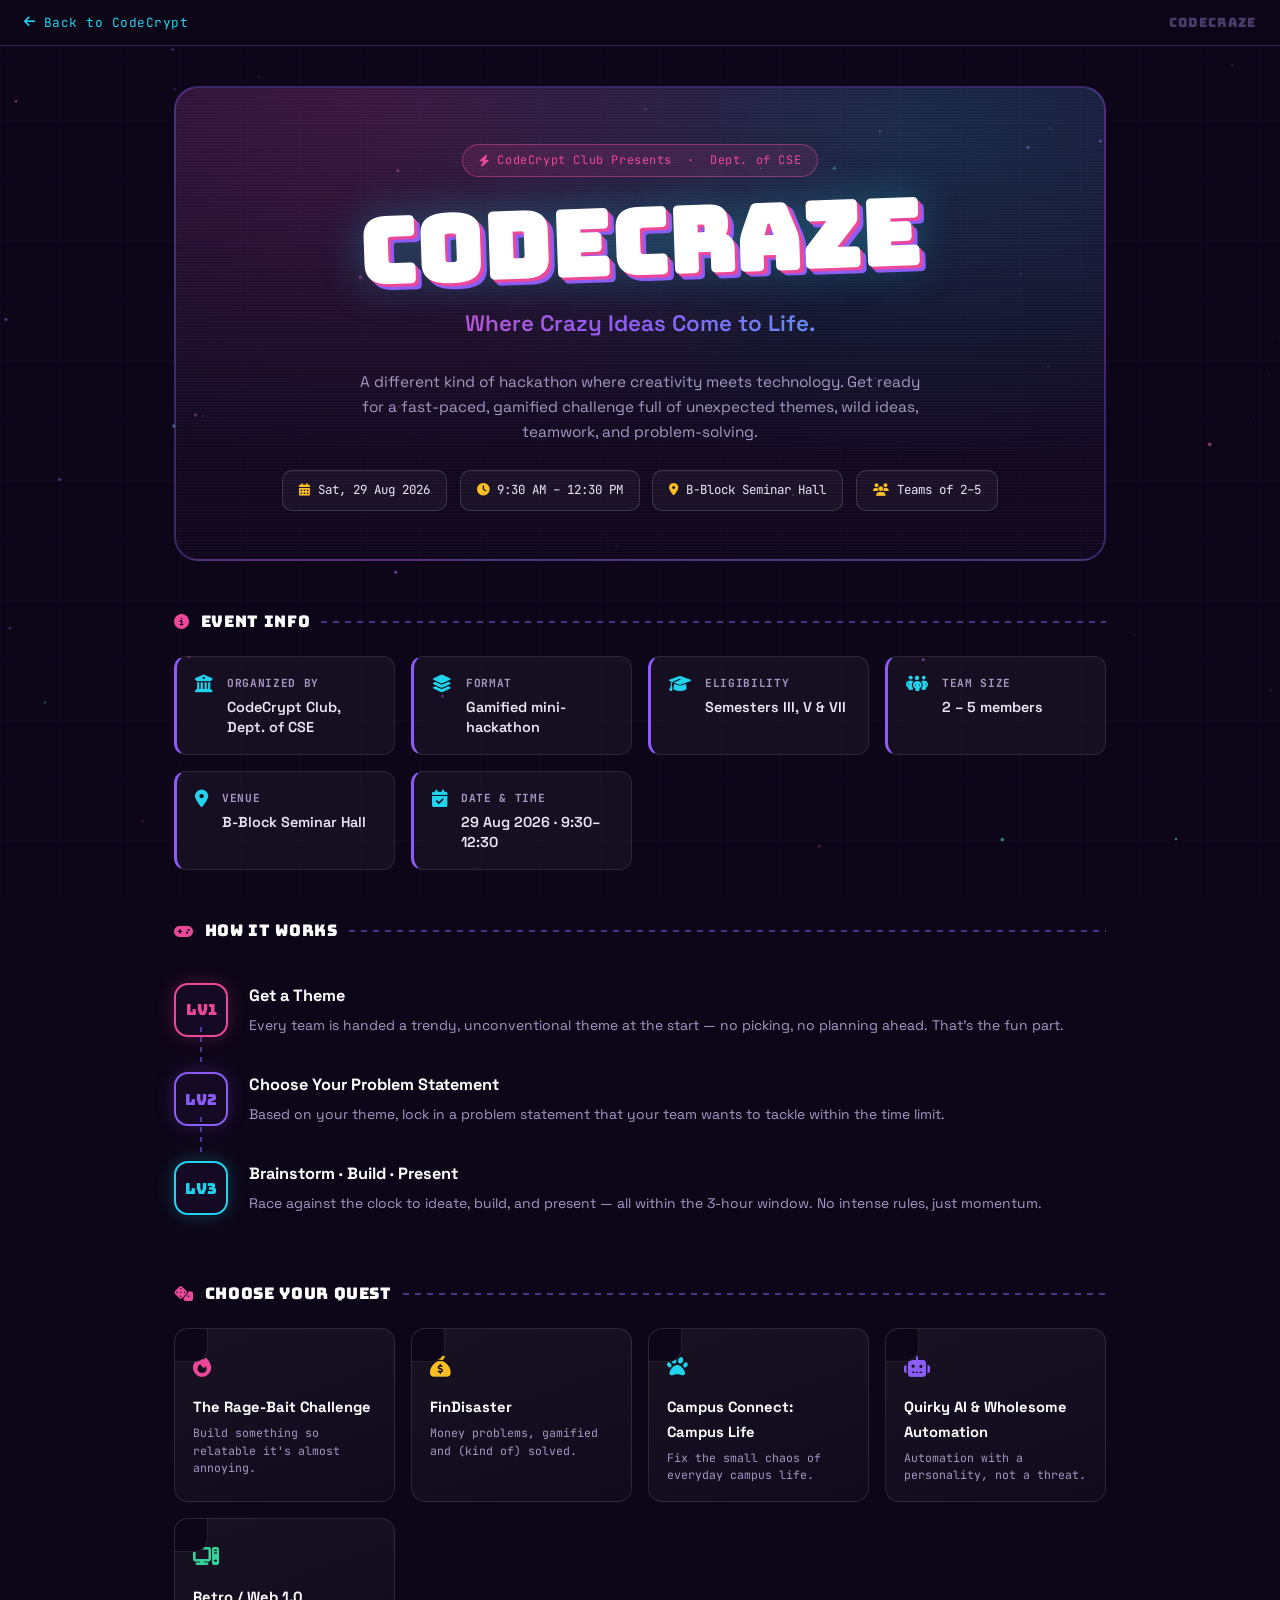
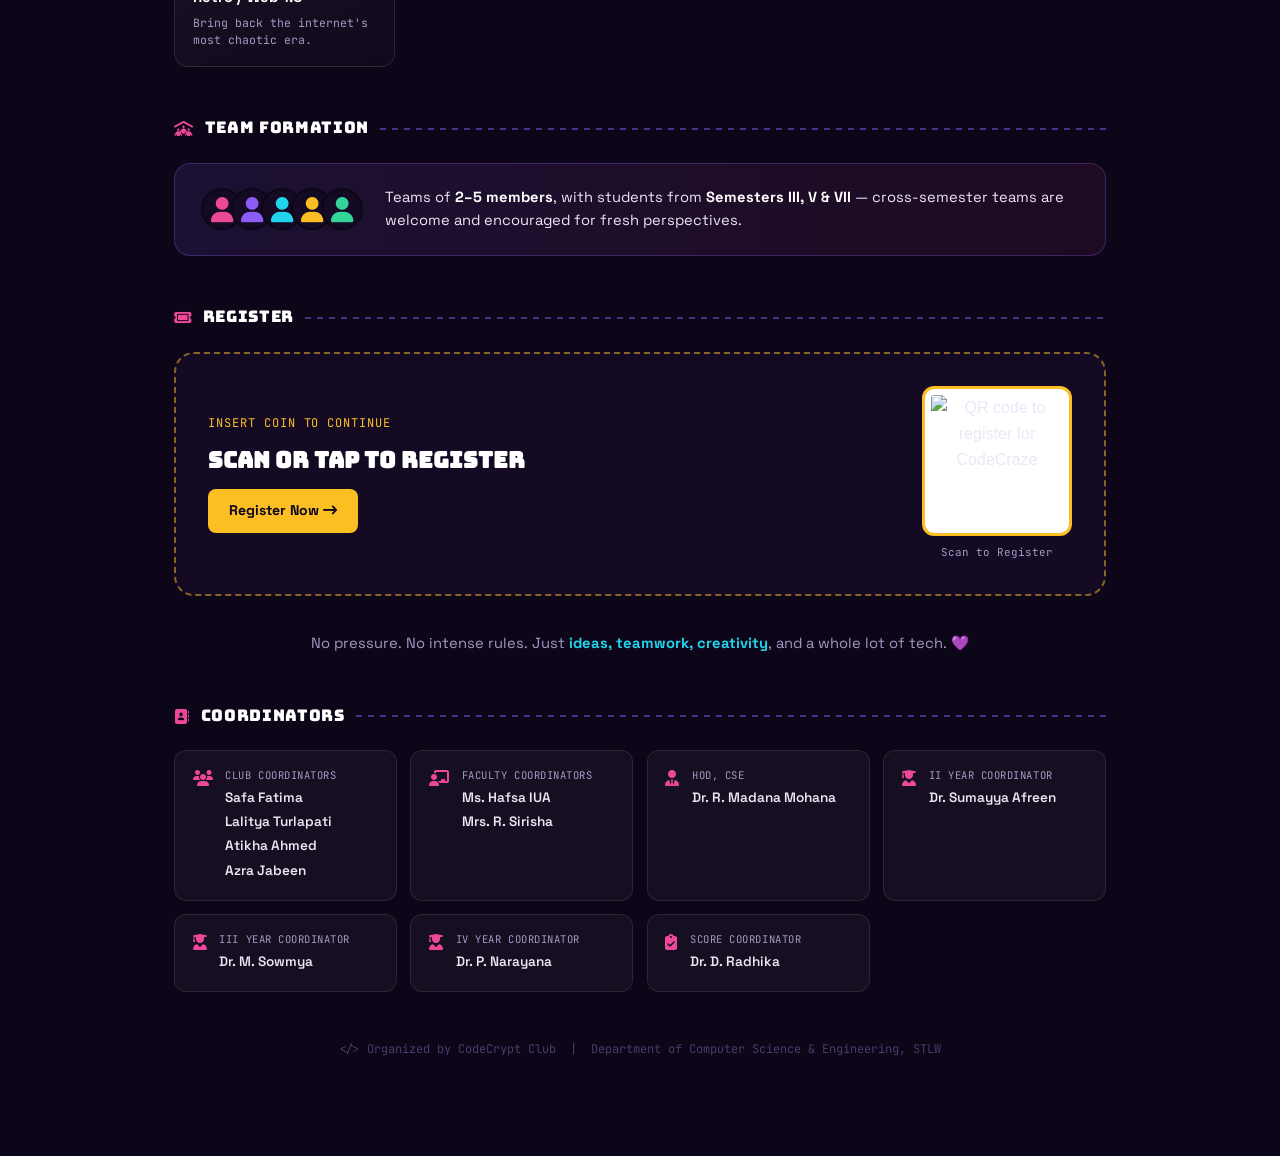
==== codecraze.html @ d6e22608 "Create codecraze.html" ====
<!DOCTYPE html>
<html lang="en">

<head>
  <meta charset="UTF-8" />
  <meta name="viewport" content="width=device-width, initial-scale=1.0" />
  <title>CodeCraze — Where Crazy Ideas Come to Life | Code Crypt</title>
  <link rel="stylesheet" href="style.css" />
  <link rel="preconnect" href="https://fonts.googleapis.com" />
  <link
    href="https://fonts.googleapis.com/css2?family=Bungee&family=Space+Grotesk:wght@400;500;600;700&family=JetBrains+Mono:wght@300;400;500;700&display=swap"
    rel="stylesheet" />
  <link rel="stylesheet" href="https://cdnjs.cloudflare.com/ajax/libs/font-awesome/6.5.0/css/all.min.css" />

  <style>
    /* ── Arcade / fest palette ────────────────────────────── */
    :root {
      --void: #0d0618;
      --void-2: #150a24;
      --violet: #8b5cf6;
      --pink: #ec4899;
      --cyan: #22d3ee;
      --yellow: #fbbf24;
      --ink: #ece6f7;
      --ink-dim: #a698c4;
    }

    body {
      background: var(--void);
      color: var(--ink);
      min-height: 100vh;
      overflow-x: hidden;
    }

    /* ── Back Bar ─────────────────────────────────────────── */
    .cc-back-bar {
      position: sticky;
      top: 0;
      z-index: 200;
      background: rgba(13, 6, 24, 0.92);
      backdrop-filter: blur(12px);
      border-bottom: 1px solid rgba(139, 92, 246, 0.3);
      padding: .75rem 1.5rem;
      display: flex;
      align-items: center;
      gap: 1rem;
    }

    .cc-back-btn {
      display: inline-flex;
      align-items: center;
      gap: .5rem;
      color: var(--cyan);
      font-family: 'JetBrains Mono', monospace;
      font-size: .8rem;
      text-decoration: none;
      letter-spacing: .04em;
      transition: color 0.2s;
    }

    .cc-back-btn:hover { color: #fff; }

    .cc-back-bar .bar-title {
      font-family: 'Bungee', cursive;
      font-size: .8rem;
      color: #4c3a6b;
      letter-spacing: .08em;
      text-transform: uppercase;
      margin-left: auto;
    }

    /* ── Backdrop canvas: drifting arcade sparks ─────────── */
    #particle-canvas {
      position: fixed;
      inset: 0;
      pointer-events: none;
      z-index: 0;
    }

    .cc-wrap {
      max-width: 980px;
      margin: 0 auto;
      padding: 2.5rem 1.5rem 6rem;
      position: relative;
      z-index: 1;
    }

    /* ── Hero: arcade marquee ─────────────────────────────── */
    .cc-hero {
      text-align: center;
      padding: 3.5rem 1.2rem 3rem;
      background:
        radial-gradient(ellipse at 20% 0%, rgba(236, 72, 153, 0.16) 0%, transparent 55%),
        radial-gradient(ellipse at 80% 10%, rgba(34, 211, 238, 0.14) 0%, transparent 55%),
        linear-gradient(180deg, rgba(139, 92, 246, 0.1) 0%, rgba(21, 10, 36, 0.4) 100%);
      border: 2px solid rgba(139, 92, 246, 0.35);
      border-radius: 24px;
      margin-bottom: 2.5rem;
      position: relative;
      overflow: hidden;
    }

    .cc-hero::before {
      /* scanline texture, arcade-screen feel */
      content: '';
      position: absolute;
      inset: 0;
      background: repeating-linear-gradient(0deg, rgba(255, 255, 255, 0.025) 0px, rgba(255, 255, 255, 0.025) 1px, transparent 1px, transparent 3px);
      pointer-events: none;
    }

    .cc-badge {
      display: inline-flex;
      align-items: center;
      gap: .5rem;
      background: rgba(236, 72, 153, 0.12);
      border: 1px solid rgba(236, 72, 153, 0.45);
      border-radius: 50px;
      padding: .35rem 1rem;
      font-size: .74rem;
      color: var(--pink);
      font-family: 'JetBrains Mono', monospace;
      letter-spacing: .05em;
      margin-bottom: 1.4rem;
      position: relative;
    }

    .cc-hero h1 {
      font-family: 'Bungee', cursive;
      font-size: clamp(2.6rem, 11vw, 5.6rem);
      line-height: 1;
      letter-spacing: .01em;
      color: #fff;
      text-shadow:
        3px 3px 0 var(--pink),
        6px 6px 0 var(--violet),
        0 0 40px rgba(34, 211, 238, 0.35);
      transform: rotate(-2deg);
      display: inline-block;
      margin-bottom: 1.1rem;
      animation: flicker 6s ease-in-out infinite;
    }

    @keyframes flicker {
      0%, 92%, 100% { opacity: 1; }
      93% { opacity: .82; }
      94% { opacity: 1; }
      95% { opacity: .7; }
      96% { opacity: 1; }
    }

    .cc-hero .hero-tagline {
      font-family: 'Space Grotesk', sans-serif;
      font-weight: 600;
      font-size: clamp(1.05rem, 2.4vw, 1.4rem);
      background: linear-gradient(90deg, var(--pink), var(--violet), var(--cyan));
      -webkit-background-clip: text;
      background-clip: text;
      -webkit-text-fill-color: transparent;
      margin-bottom: 1.1rem;
    }

    .cc-hero .hero-desc {
      font-family: 'Space Grotesk', sans-serif;
      font-size: .96rem;
      color: var(--ink-dim);
      max-width: 560px;
      margin: 0 auto 1.6rem;
      line-height: 1.65;
    }

    .cc-event-strip {
      display: flex;
      flex-wrap: wrap;
      justify-content: center;
      gap: .8rem;
      position: relative;
      z-index: 1;
    }

    .cc-event-chip {
      display: flex;
      align-items: center;
      gap: .5rem;
      font-family: 'JetBrains Mono', monospace;
      font-size: .78rem;
      padding: .55rem 1rem;
      border-radius: 10px;
      border: 1px solid rgba(255, 255, 255, 0.14);
      background: rgba(255, 255, 255, 0.04);
      color: var(--ink);
    }

    .cc-event-chip i { color: var(--yellow); }

    /* ── Section headings ─────────────────────────────────── */
    .cc-section-title {
      font-family: 'Bungee', cursive;
      font-size: 1rem;
      color: #fff;
      letter-spacing: .04em;
      margin: 3rem 0 1.3rem;
      display: flex;
      align-items: center;
      gap: .7rem;
    }

    .cc-section-title i { color: var(--pink); font-size: .95rem; }

    .cc-section-title::after {
      content: '';
      flex: 1;
      height: 2px;
      background: repeating-linear-gradient(90deg, var(--violet) 0, var(--violet) 6px, transparent 6px, transparent 12px);
      opacity: .5;
    }

    /* ── Quick info grid ──────────────────────────────────── */
    .info-grid {
      display: grid;
      grid-template-columns: repeat(auto-fill, minmax(210px, 1fr));
      gap: 1rem;
    }

    .info-card {
      background: rgba(255, 255, 255, 0.04);
      border: 1px solid rgba(255, 255, 255, 0.09);
      border-left: 3px solid var(--violet);
      border-radius: 12px;
      padding: 1.05rem 1.15rem;
      display: flex;
      gap: .85rem;
      align-items: flex-start;
    }

    .info-card i { font-size: 1.1rem; color: var(--cyan); margin-top: .1rem; flex-shrink: 0; }

    .info-card h5 {
      font-family: 'JetBrains Mono', monospace;
      font-size: .7rem;
      color: var(--ink-dim);
      text-transform: uppercase;
      letter-spacing: .06em;
      margin-bottom: .3rem;
    }

    .info-card p {
      font-family: 'Space Grotesk', sans-serif;
      font-weight: 600;
      font-size: .9rem;
      color: var(--ink);
      line-height: 1.4;
    }

    /* ── How it works: level ladder ───────────────────────── */
    .level-track {
      display: flex;
      flex-direction: column;
      gap: 0;
      position: relative;
    }

    .level-row {
      display: flex;
      gap: 1.3rem;
      align-items: flex-start;
      padding: 1.1rem 0;
      position: relative;
    }

    .level-row:not(:last-child)::after {
      content: '';
      position: absolute;
      left: 26px;
      top: 62px;
      bottom: -10px;
      width: 2px;
      background: repeating-linear-gradient(180deg, var(--violet) 0, var(--violet) 5px, transparent 5px, transparent 10px);
      opacity: .55;
    }

    .level-badge {
      width: 54px;
      height: 54px;
      border-radius: 14px;
      background: var(--void-2);
      border: 2px solid var(--pink);
      display: flex;
      align-items: center;
      justify-content: center;
      font-family: 'Bungee', cursive;
      font-size: .95rem;
      color: var(--pink);
      flex-shrink: 0;
      box-shadow: 0 0 18px rgba(236, 72, 153, 0.25);
    }

    .level-row:nth-child(2) .level-badge { border-color: var(--violet); color: var(--violet); box-shadow: 0 0 18px rgba(139, 92, 246, 0.25); }
    .level-row:nth-child(3) .level-badge { border-color: var(--cyan); color: var(--cyan); box-shadow: 0 0 18px rgba(34, 211, 238, 0.25); }

    .level-content h4 {
      font-family: 'Space Grotesk', sans-serif;
      font-size: 1.02rem;
      font-weight: 700;
      color: #fff;
      margin-bottom: .3rem;
    }

    .level-content p {
      font-family: 'Space Grotesk', sans-serif;
      font-size: .87rem;
      color: var(--ink-dim);
      line-height: 1.55;
    }

    /* ── Themes: quest cartridges ─────────────────────────── */
    .quest-grid {
      display: grid;
      grid-template-columns: repeat(auto-fill, minmax(215px, 1fr));
      gap: 1rem;
    }

    .quest-card {
      position: relative;
      background: linear-gradient(160deg, rgba(255, 255, 255, 0.05), rgba(255, 255, 255, 0.02));
      border: 1px solid rgba(255, 255, 255, 0.1);
      border-radius: 14px;
      padding: 1.3rem 1.1rem 1.1rem;
      overflow: hidden;
    }

    .quest-card::before {
      /* cartridge notch */
      content: '';
      position: absolute;
      top: -1px; left: -1px;
      width: 34px; height: 34px;
      background: var(--void);
      border-right: 1px solid rgba(255, 255, 255, 0.1);
      border-bottom: 1px solid rgba(255, 255, 255, 0.1);
      border-radius: 0 0 14px 0;
    }

    .quest-card .qc-icon {
      font-size: 1.3rem;
      margin-bottom: .7rem;
      color: var(--q-color, var(--pink));
    }

    .quest-card:nth-child(1) { --q-color: var(--pink); }
    .quest-card:nth-child(2) { --q-color: var(--yellow); }
    .quest-card:nth-child(3) { --q-color: var(--cyan); }
    .quest-card:nth-child(4) { --q-color: var(--violet); }
    .quest-card:nth-child(5) { --q-color: #34d399; }

    .quest-card h5 {
      font-family: 'Space Grotesk', sans-serif;
      font-weight: 700;
      font-size: .92rem;
      color: #fff;
      margin-bottom: .3rem;
    }

    .quest-card p {
      font-family: 'JetBrains Mono', monospace;
      font-size: .72rem;
      color: var(--ink-dim);
      line-height: 1.5;
    }

    /* ── Team formation banner ────────────────────────────── */
    .team-banner {
      display: flex;
      align-items: center;
      gap: 1.4rem;
      background: linear-gradient(90deg, rgba(139, 92, 246, 0.12), rgba(236, 72, 153, 0.08));
      border: 1px solid rgba(139, 92, 246, 0.3);
      border-radius: 16px;
      padding: 1.4rem 1.6rem;
      flex-wrap: wrap;
    }

    .team-icons { display: flex; }
    .team-icons i {
      font-size: 1.6rem;
      width: 42px; height: 42px;
      border-radius: 50%;
      display: flex; align-items: center; justify-content: center;
      background: var(--void-2);
      border: 2px solid var(--void);
      margin-left: -12px;
    }
    .team-icons i:first-child { margin-left: 0; color: var(--pink); }
    .team-icons i:nth-child(2) { color: var(--violet); }
    .team-icons i:nth-child(3) { color: var(--cyan); }
    .team-icons i:nth-child(4) { color: var(--yellow); }
    .team-icons i:nth-child(5) { color: #34d399; }

    .team-banner p {
      font-family: 'Space Grotesk', sans-serif;
      font-size: .92rem;
      color: var(--ink);
      line-height: 1.6;
      flex: 1;
      min-width: 220px;
    }

    .team-banner strong { color: #fff; }

    /* ── Register CTA ─────────────────────────────────────── */
    .register-cta {
      display: flex;
      align-items: center;
      justify-content: space-between;
      gap: 1.5rem;
      flex-wrap: wrap;
      background: var(--void-2);
      border: 2px dashed rgba(251, 191, 36, 0.5);
      border-radius: 20px;
      padding: 2rem;
      margin-top: 1rem;
    }

    .register-text .rt-eyebrow {
      font-family: 'JetBrains Mono', monospace;
      font-size: .75rem;
      color: var(--yellow);
      letter-spacing: .08em;
      text-transform: uppercase;
      margin-bottom: .5rem;
    }

    .register-text h3 {
      font-family: 'Bungee', cursive;
      font-size: 1.4rem;
      color: #fff;
      margin-bottom: .6rem;
    }

    .register-text a.reg-link {
      display: inline-block;
      font-family: 'Space Grotesk', sans-serif;
      font-weight: 700;
      font-size: .88rem;
      color: var(--void);
      background: var(--yellow);
      padding: .65rem 1.3rem;
      border-radius: 8px;
      text-decoration: none;
      transition: transform .2s;
    }

    .register-text a.reg-link:hover { transform: translateY(-2px); }

    .register-qr {
      text-align: center;
      flex-shrink: 0;
    }

    .register-qr img {
      width: 150px;
      height: 150px;
      border-radius: 12px;
      border: 3px solid var(--yellow);
      background: #fff;
      padding: 6px;
    }

    .register-qr span {
      display: block;
      font-family: 'JetBrains Mono', monospace;
      font-size: .68rem;
      color: var(--ink-dim);
      margin-top: .5rem;
    }

    .no-pressure {
      text-align: center;
      font-family: 'Space Grotesk', sans-serif;
      font-size: .92rem;
      color: var(--ink-dim);
      margin: 2.2rem 0 0;
    }

    .no-pressure strong { color: var(--cyan); }

    /* ── Coordinators ─────────────────────────────────────── */
    .cc-contacts {
      display: grid;
      grid-template-columns: repeat(auto-fill, minmax(220px, 1fr));
      gap: .85rem;
    }

    .cc-contact-card {
      background: rgba(255, 255, 255, 0.04);
      border: 1px solid rgba(255, 255, 255, 0.09);
      border-radius: 12px;
      padding: 1rem 1.1rem;
      display: flex;
      gap: .8rem;
      align-items: flex-start;
    }

    .cc-contact-card i { color: var(--pink); font-size: 1rem; margin-top: .15rem; flex-shrink: 0; }

    .cc-contact-card .role {
      font-family: 'JetBrains Mono', monospace;
      font-size: .66rem;
      color: var(--ink-dim);
      text-transform: uppercase;
      letter-spacing: .05em;
    }

    .cc-contact-card .name {
      font-family: 'Space Grotesk', sans-serif;
      font-size: .85rem;
      font-weight: 600;
      color: var(--ink);
      margin: .12rem 0;
    }

    .cc-contact-card .sub {
      font-family: 'JetBrains Mono', monospace;
      font-size: .7rem;
      color: #6d5c8f;
    }

    /* ── Footer ───────────────────────────────────────────── */
    .cc-footer {
      text-align: center;
      font-family: 'JetBrains Mono', monospace;
      font-size: .75rem;
      color: #4c3a6b;
      margin-top: 3rem;
    }

    @media (max-width: 600px) {
      .cc-wrap { padding: 1.5rem 1rem 5rem; }
      .register-cta { flex-direction: column; text-align: center; }
      .register-text a.reg-link { width: 100%; }
    }

    @media (prefers-reduced-motion: reduce) {
      .cc-hero h1 { animation: none; }
    }
  </style>
</head>

<body>

  <canvas id="particle-canvas"></canvas>

  <div class="cc-back-bar">
    <a href="index.html" class="cc-back-btn">
      <i class="fa-solid fa-arrow-left"></i> Back to CodeCrypt
    </a>
    <span class="bar-title">CodeCraze</span>
  </div>

  <div class="cc-wrap">

    <!-- ── Hero ── -->
    <div class="cc-hero">
      <div class="cc-badge">
        <i class="fa-solid fa-bolt"></i>
        CodeCrypt Club Presents &nbsp;·&nbsp; Dept. of CSE
      </div>
      <h1>CODECRAZE</h1>
      <p class="hero-tagline">Where Crazy Ideas Come to Life.</p>
      <p class="hero-desc">A different kind of hackathon where creativity meets technology. Get ready for a
        fast-paced, gamified challenge full of unexpected themes, wild ideas, teamwork, and problem-solving.</p>

      <div class="cc-event-strip">
        <span class="cc-event-chip"><i class="fa-solid fa-calendar-days"></i> Sat, 29 Aug 2026</span>
        <span class="cc-event-chip"><i class="fa-solid fa-clock"></i> 9:30 AM – 12:30 PM</span>
        <span class="cc-event-chip"><i class="fa-solid fa-location-dot"></i> B-Block Seminar Hall</span>
        <span class="cc-event-chip"><i class="fa-solid fa-users"></i> Teams of 2–5</span>
      </div>
    </div>

    <!-- ── Quick Info ── -->
    <p class="cc-section-title"><i class="fa-solid fa-circle-info"></i> Event Info</p>
    <div class="info-grid">
      <div class="info-card">
        <i class="fa-solid fa-building-columns"></i>
        <div><h5>Organized By</h5><p>CodeCrypt Club, Dept. of CSE</p></div>
      </div>
      <div class="info-card">
        <i class="fa-solid fa-layer-group"></i>
        <div><h5>Format</h5><p>Gamified mini-hackathon</p></div>
      </div>
      <div class="info-card">
        <i class="fa-solid fa-graduation-cap"></i>
        <div><h5>Eligibility</h5><p>Semesters III, V &amp; VII</p></div>
      </div>
      <div class="info-card">
        <i class="fa-solid fa-people-group"></i>
        <div><h5>Team Size</h5><p>2 – 5 members</p></div>
      </div>
      <div class="info-card">
        <i class="fa-solid fa-location-dot"></i>
        <div><h5>Venue</h5><p>B-Block Seminar Hall</p></div>
      </div>
      <div class="info-card">
        <i class="fa-solid fa-calendar-check"></i>
        <div><h5>Date &amp; Time</h5><p>29 Aug 2026 · 9:30–12:30</p></div>
      </div>
    </div>

    <!-- ── How It Works: levels ── -->
    <p class="cc-section-title"><i class="fa-solid fa-gamepad"></i> How It Works</p>
    <div class="level-track">
      <div class="level-row">
        <div class="level-badge">LV1</div>
        <div class="level-content">
          <h4>Get a Theme</h4>
          <p>Every team is handed a trendy, unconventional theme at the start — no picking, no planning ahead. That's
            the fun part.</p>
        </div>
      </div>
      <div class="level-row">
        <div class="level-badge">LV2</div>
        <div class="level-content">
          <h4>Choose Your Problem Statement</h4>
          <p>Based on your theme, lock in a problem statement that your team wants to tackle within the time limit.</p>
        </div>
      </div>
      <div class="level-row">
        <div class="level-badge">LV3</div>
        <div class="level-content">
          <h4>Brainstorm · Build · Present</h4>
          <p>Race against the clock to ideate, build, and present — all within the 3-hour window. No intense rules,
            just momentum.</p>
        </div>
      </div>
    </div>

    <!-- ── Themes ── -->
    <p class="cc-section-title"><i class="fa-solid fa-dice"></i> Choose Your Quest</p>
    <div class="quest-grid">
      <div class="quest-card">
        <div class="qc-icon"><i class="fa-solid fa-fire"></i></div>
        <h5>The Rage-Bait Challenge</h5>
        <p>Build something so relatable it's almost annoying.</p>
      </div>
      <div class="quest-card">
        <div class="qc-icon"><i class="fa-solid fa-sack-dollar"></i></div>
        <h5>FinDisaster</h5>
        <p>Money problems, gamified and (kind of) solved.</p>
      </div>
      <div class="quest-card">
        <div class="qc-icon"><i class="fa-solid fa-paw"></i></div>
        <h5>Campus Connect: Campus Life</h5>
        <p>Fix the small chaos of everyday campus life.</p>
      </div>
      <div class="quest-card">
        <div class="qc-icon"><i class="fa-solid fa-robot"></i></div>
        <h5>Quirky AI &amp; Wholesome Automation</h5>
        <p>Automation with a personality, not a threat.</p>
      </div>
      <div class="quest-card">
        <div class="qc-icon"><i class="fa-solid fa-computer"></i></div>
        <h5>Retro / Web 1.0</h5>
        <p>Bring back the internet's most chaotic era.</p>
      </div>
    </div>

    <!-- ── Team Formation ── -->
    <p class="cc-section-title"><i class="fa-solid fa-people-roof"></i> Team Formation</p>
    <div class="team-banner">
      <div class="team-icons">
        <i class="fa-solid fa-user"></i>
        <i class="fa-solid fa-user"></i>
        <i class="fa-solid fa-user"></i>
        <i class="fa-solid fa-user"></i>
        <i class="fa-solid fa-user"></i>
      </div>
      <p>Teams of <strong>2–5 members</strong>, with students from <strong>Semesters III, V &amp; VII</strong> —
        cross-semester teams are welcome and encouraged for fresh perspectives.</p>
    </div>

    <!-- ── Register ── -->
    <p class="cc-section-title"><i class="fa-solid fa-ticket"></i> Register</p>
    <div class="register-cta">
      <div class="register-text">
        <div class="rt-eyebrow">Insert Coin To Continue</div>
        <h3>Scan or Tap to Register</h3>
        <a class="reg-link" href="https://forms.gle/vhYko4os3o6hY12L7" target="_blank" rel="noopener">
          Register Now <i class="fa-solid fa-arrow-right-long"></i>
        </a>
      </div>
      <div class="register-qr">
        <img src="https://api.qrserver.com/v1/create-qr-code/?size=200x200&data=https://forms.gle/vhYko4os3o6hY12L7"
          alt="QR code to register for CodeCraze" />
        <span>Scan to Register</span>
      </div>
    </div>

    <p class="no-pressure">No pressure. No intense rules. Just <strong>ideas, teamwork, creativity</strong>, and a
      whole lot of tech. 💜</p>

    <!-- ── Coordinators ── -->
    <p class="cc-section-title"><i class="fa-solid fa-address-book"></i> Coordinators</p>
    <div class="cc-contacts">
      <div class="cc-contact-card">
        <i class="fa-solid fa-users"></i>
        <div>
          <div class="role">Club Coordinators</div>
          <div class="name">Safa Fatima</div>
          <div class="name">Lalitya Turlapati</div>
          <div class="name">Atikha Ahmed</div>
          <div class="name">Azra Jabeen</div>
        </div>
      </div>
      <div class="cc-contact-card">
        <i class="fa-solid fa-chalkboard-user"></i>
        <div>
          <div class="role">Faculty Coordinators</div>
          <div class="name">Ms. Hafsa IUA</div>
          <div class="name">Mrs. R. Sirisha</div>
        </div>
      </div>
      <div class="cc-contact-card">
        <i class="fa-solid fa-user-tie"></i>
        <div>
          <div class="role">HOD, CSE</div>
          <div class="name">Dr. R. Madana Mohana</div>
        </div>
      </div>
      <div class="cc-contact-card">
        <i class="fa-solid fa-user-graduate"></i>
        <div>
          <div class="role">II Year Coordinator</div>
          <div class="name">Dr. Sumayya Afreen</div>
        </div>
      </div>
      <div class="cc-contact-card">
        <i class="fa-solid fa-user-graduate"></i>
        <div>
          <div class="role">III Year Coordinator</div>
          <div class="name">Dr. M. Sowmya</div>
        </div>
      </div>
      <div class="cc-contact-card">
        <i class="fa-solid fa-user-graduate"></i>
        <div>
          <div class="role">IV Year Coordinator</div>
          <div class="name">Dr. P. Narayana</div>
        </div>
      </div>
      <div class="cc-contact-card">
        <i class="fa-solid fa-clipboard-check"></i>
        <div>
          <div class="role">Score Coordinator</div>
          <div class="name">Dr. D. Radhika</div>
        </div>
      </div>
    </div>

    <p class="cc-footer">&lt;/&gt; Organized by CodeCrypt Club &nbsp;|&nbsp; Department of Computer Science &amp;
      Engineering, STLW</p>

  </div>

  <script>
    (function initParticles() {
      const canvas = document.getElementById('particle-canvas');
      const ctx = canvas.getContext('2d');
      let W, H, particles;
      const COUNT = 55;

      function resize() {
        W = canvas.width = window.innerWidth;
        H = canvas.height = window.innerHeight;
      }

      class Particle {
        constructor() { this.reset(true); }
        reset(init = false) {
          this.x = Math.random() * W;
          this.y = init ? Math.random() * H : H + 10;
          this.r = Math.random() * 1.6 + 0.3;
          this.speed = Math.random() * 0.35 + 0.1;
          this.alpha = Math.random() * 0.5 + 0.1;
          // violet, pink, cyan mix — arcade sparks
          const roll = Math.random();
          this.hue = roll < 0.4 ? 265 : (roll < 0.75 ? 330 : 190);
          this.twinkle = Math.random() * Math.PI * 2;
        }
        update() {
          this.y -= this.speed;
          this.twinkle += 0.03;
          this.alpha = (Math.sin(this.twinkle) * 0.2 + 0.3);
          if (this.y < -5) this.reset();
        }
        draw() {
          ctx.beginPath();
          ctx.arc(this.x, this.y, this.r, 0, Math.PI * 2);
          ctx.fillStyle = `hsla(${this.hue}, 85%, 68%, ${this.alpha})`;
          ctx.fill();
        }
      }

      function init() {
        resize();
        particles = Array.from({ length: COUNT }, () => new Particle());
      }

      function loop() {
        ctx.clearRect(0, 0, W, H);
        particles.forEach(p => { p.update(); p.draw(); });
        requestAnimationFrame(loop);
      }

      window.addEventListener('resize', resize);
      init();
      loop();
    })();
  </script>
</body>

</html>
---- style.css ----
/* =========================================================
   CODE CRYPT — style.css
   Cyber-dark aesthetic · Glassmorphism · Orbitron + Syne
   ========================================================= */

/* ---------- CSS Variables ---------- */
:root {
  --bg: #060811;
  --bg-2: #0c0f1e;
  --bg-3: #111530;
  --glass: rgba(255, 255, 255, 0.04);
  --glass-b: rgba(255, 255, 255, 0.08);
  --border: rgba(255, 255, 255, 0.07);
  --border-glow: rgba(120, 80, 255, 0.35);
  --purple: #7c3aed;
  --purple-l: #a78bfa;
  --blue: #2563eb;
  --blue-l: #60a5fa;
  --cyan: #06b6d4;
  --green: #10b981;
  --pink: #ec4899;
  --text: #e2e8f0;
  --text-muted: #64748b;
  --text-dim: #94a3b8;
  --nav-h: 72px;
  --radius: 14px;
  --radius-lg: 20px;
  --shadow: 0 8px 40px rgba(0, 0, 0, 0.5);
  --glow-purple: 0 0 30px rgba(124, 58, 237, 0.4);
  --glow-blue: 0 0 30px rgba(37, 99, 235, 0.4);
  --glow-cyan: 0 0 30px rgba(6, 182, 212, 0.4);
  --transition: 0.35s cubic-bezier(0.4, 0, 0.2, 1);
}

/* ---------- Reset & Base ---------- */
*,
*::before,
*::after {
  box-sizing: border-box;
  margin: 0;
  padding: 0;
}

html {
  scroll-behavior: smooth;
}

body {
  font-family: 'Syne', sans-serif;
  background: var(--bg);
  color: var(--text);
  overflow-x: hidden;
  min-height: 100vh;
  line-height: 1.65;
}

::selection {
  background: var(--purple);
  color: #fff;
}

a {
  text-decoration: none;
  color: inherit;
}

ul {
  list-style: none;
}

img {
  max-width: 100%;
  display: block;
}

/* ---------- Scrollbar ---------- */
::-webkit-scrollbar {
  width: 5px;
}

::-webkit-scrollbar-track {
  background: var(--bg);
}

::-webkit-scrollbar-thumb {
  background: var(--purple);
  border-radius: 99px;
}

/* =========================================================
   LOADER
   ========================================================= */
#loader {
  position: fixed;
  inset: 0;
  z-index: 9999;
  background: var(--bg);
  display: flex;
  align-items: center;
  justify-content: center;
  transition: opacity 0.6s ease, visibility 0.6s ease;
}

#loader.hidden {
  opacity: 0;
  visibility: hidden;
  pointer-events: none;
}

.loader-inner {
  text-align: center;
}

.loader-logo {
  font-family: 'Orbitron', sans-serif;
  font-size: clamp(3rem, 10vw, 5rem);
  font-weight: 900;
  line-height: 1;
  animation: pulse-glow 1.5s ease-in-out infinite alternate;
}

.loader-logo .bracket {
  color: var(--purple-l);
}

.loader-logo .loader-cc {
  color: #fff;
}

.loader-bar-wrap {
  width: 200px;
  height: 3px;
  background: var(--border);
  border-radius: 99px;
  margin: 1.5rem auto 1rem;
  overflow: hidden;
}

.loader-bar {
  height: 100%;
  width: 0;
  background: linear-gradient(90deg, var(--purple), var(--cyan));
  border-radius: 99px;
  animation: load-fill 2s ease forwards;
}

.loader-text {
  font-family: 'JetBrains Mono', monospace;
  font-size: 0.75rem;
  color: var(--text-muted);
  letter-spacing: 0.1em;
}

@keyframes load-fill {
  to {
    width: 100%;
  }
}

@keyframes pulse-glow {
  from {
    text-shadow: 0 0 20px rgba(124, 58, 237, 0.4);
  }

  to {
    text-shadow: 0 0 50px rgba(124, 58, 237, 0.9), 0 0 80px rgba(6, 182, 212, 0.4);
  }
}

/* =========================================================
   SCROLL PROGRESS
   ========================================================= */
#scroll-progress {
  position: fixed;
  top: 0;
  left: 0;
  height: 3px;
  width: 0;
  background: linear-gradient(90deg, var(--purple), var(--cyan), var(--blue));
  z-index: 9998;
  transition: width 0.05s linear;
  box-shadow: 0 0 10px rgba(124, 58, 237, 0.7);
}

/* =========================================================
   PARTICLE CANVAS
   ========================================================= */
#particle-canvas {
  position: fixed;
  inset: 0;
  z-index: 0;
  pointer-events: none;
}

/* =========================================================
   NAVBAR
   ========================================================= */
#navbar {
  position: fixed;
  top: 0;
  left: 0;
  right: 0;
  height: var(--nav-h);
  z-index: 1000;
  background: rgba(6, 8, 17, 0.6);
  backdrop-filter: blur(20px) saturate(180%);
  -webkit-backdrop-filter: blur(20px) saturate(180%);
  border-bottom: 1px solid var(--border);
  transition: background var(--transition), box-shadow var(--transition);
}

#navbar.scrolled {
  background: rgba(6, 8, 17, 0.92);
  box-shadow: 0 4px 30px rgba(0, 0, 0, 0.4);
}

.nav-inner {
  max-width: 1280px;
  margin: 0 auto;
  height: 100%;
  padding: 0 1.5rem;
  display: flex;
  align-items: center;
  justify-content: space-between;
}

.nav-logo {
  display: flex;
  align-items: center;
  gap: 0.6rem;
  font-family: 'Orbitron', sans-serif;
  font-weight: 700;
  font-size: 1.1rem;
}

.logo-box {
  display: flex;
  align-items: center;
  gap: 6px;
}

.logo-img {
  height: 32px;   /* tweak: 28–40px depending on your navbar height */
  width: auto;
  object-fit: contain;
}

/* Optional: keep brackets styled nicely */
.logo-bracket {
  font-weight: bold;
  font-size: 20px;
}

.logo-box:hover {
  box-shadow: var(--glow-purple);
  transform: rotate(5deg) scale(1.05);
}

.logo-box.sm {
  width: 32px;
  height: 32px;
  font-size: 0.75rem;
}

.logo-bracket {
  color: var(--purple-l);
}

.logo-text {
  color: #fff;
  font-weight: 900;
}

.logo-name {
  letter-spacing: 0.05em;
}

.logo-name .accent {
  color: var(--purple-l);
}

.nav-links {
  display: flex;
  align-items: center;
  gap: 0.25rem;
}

.nav-link {
  font-family: 'Syne', sans-serif;
  font-size: 0.875rem;
  font-weight: 600;
  letter-spacing: 0.04em;
  padding: 0.5rem 1rem;
  border-radius: 8px;
  color: var(--text-dim);
  position: relative;
  transition: color var(--transition), background var(--transition);
}

.nav-link::after {
  content: '';
  position: absolute;
  bottom: -2px;
  left: 50%;
  transform: translateX(-50%);
  width: 0;
  height: 2px;
  background: linear-gradient(90deg, var(--purple), var(--cyan));
  border-radius: 99px;
  transition: width var(--transition);
}

.nav-link:hover,
.nav-link.active {
  color: #fff;
  background: var(--glass);
}

.nav-link.active::after,
.nav-link:hover::after {
  width: 60%;
}

/* Hamburger */
.hamburger {
  display: none;
  flex-direction: column;
  gap: 5px;
  background: none;
  border: none;
  cursor: pointer;
  padding: 8px;
  border-radius: 8px;
}

.hamburger span {
  display: block;
  width: 22px;
  height: 2px;
  background: var(--text-dim);
  border-radius: 99px;
  transition: transform 0.3s, opacity 0.3s, background 0.3s;
}

.hamburger.open span:nth-child(1) {
  transform: translateY(7px) rotate(45deg);
}

.hamburger.open span:nth-child(2) {
  opacity: 0;
}

.hamburger.open span:nth-child(3) {
  transform: translateY(-7px) rotate(-45deg);
}

/* =========================================================
   SECTIONS — shared
   ========================================================= */
main {
  position: relative;
  z-index: 1;
}

.section {
  min-height: 100vh;
  padding: calc(var(--nav-h) + 4rem) 1.5rem 5rem;
  max-width: 1280px;
  margin: 0 auto;
}

.section-header {
  text-align: center;
  margin-bottom: 3.5rem;
}

.section-tag {
  font-family: 'JetBrains Mono', monospace;
  font-size: 0.8rem;
  color: var(--purple-l);
  letter-spacing: 0.15em;
  display: block;
  margin-bottom: 0.75rem;
}

.section-title {
  font-family: 'Orbitron', sans-serif;
  font-size: clamp(1.8rem, 4vw, 3rem);
  font-weight: 700;
  line-height: 1.1;
  margin-bottom: 1rem;
}

.section-sub {
  color: var(--text-muted);
  max-width: 520px;
  margin: 0 auto;
  font-size: 1rem;
}

.accent-glow {
  color: var(--purple-l);
  text-shadow: 0 0 30px rgba(167, 139, 250, 0.6);
}

/* Scroll reveal */
.reveal {
  opacity: 0;
  transform: translateY(40px);
  transition: opacity 0.7s ease, transform 0.7s ease;
}

.reveal.visible {
  opacity: 1;
  transform: translateY(0);
}

/* =========================================================
   HERO SECTION
   ========================================================= */
.hero-section {
  display: flex;
  align-items: center;
  justify-content: space-between;
  gap: 3rem;
  flex-wrap: wrap;
  min-height: 100vh;
  padding-top: var(--nav-h);
  padding-bottom: 2rem;
}

.hero-content {
  flex: 1;
  min-width: 300px;
}

.hero-badge {
  display: inline-flex;
  align-items: center;
  gap: 0.5rem;
  background: var(--glass-b);
  border: 1px solid var(--border-glow);
  border-radius: 99px;
  padding: 0.35rem 1rem;
  font-size: 0.8rem;
  color: var(--purple-l);
  font-family: 'JetBrains Mono', monospace;
  margin-bottom: 1.5rem;
  letter-spacing: 0.06em;
}

.hero-title {
  font-family: 'Orbitron', sans-serif;
  font-size: clamp(3.5rem, 9vw, 7rem);
  font-weight: 900;
  line-height: 0.95;
  letter-spacing: -0.02em;
  margin-bottom: 1.5rem;
}

.title-line {
  display: block;
}

.hero-tagline {
  font-size: clamp(1rem, 2vw, 1.25rem);
  color: var(--text-dim);
  font-family: 'JetBrains Mono', monospace;
  margin-bottom: 2.5rem;
  min-height: 2em;
}

.cursor {
  color: var(--purple-l);
  animation: blink 1s step-end infinite;
}

@keyframes blink {
  50% {
    opacity: 0;
  }
}

.hero-cta {
  display: flex;
  flex-wrap: wrap;
  gap: 1rem;
  margin-bottom: 3rem;
}

.hero-stats {
  display: flex;
  align-items: center;
  gap: 1.5rem;
}

.stat {
  text-align: center;
}

.stat-num {
  display: block;
  font-family: 'Orbitron', sans-serif;
  font-size: 2rem;
  font-weight: 700;
  color: #fff;
}

.stat-label {
  font-size: 0.75rem;
  color: var(--text-muted);
  letter-spacing: 0.1em;
  text-transform: uppercase;
}

.stat-divider {
  width: 1px;
  height: 40px;
  background: var(--border);
}

/* Hero visual - hex grid */
.hero-visual {
  flex: 0 0 auto;
}

.hex-grid {
  display: grid;
  grid-template-columns: repeat(3, 80px);
  gap: 12px;
  padding: 1rem;
}

.hex {
  width: 80px;
  height: 90px;
  background: var(--glass);
  border: 1px solid var(--border-glow);
  display: flex;
  align-items: center;
  justify-content: center;
  font-size: 1.8rem;
  color: var(--purple-l);
  clip-path: polygon(50% 0%, 100% 25%, 100% 75%, 50% 100%, 0% 75%, 0% 25%);
  transition: all var(--transition);
  cursor: default;
  animation: float-hex 4s ease-in-out infinite;
}

.hex:nth-child(2) {
  animation-delay: 0.5s;
}

.hex:nth-child(3) {
  animation-delay: 1s;
}

.hex:nth-child(4) {
  animation-delay: 1.5s;
  color: var(--cyan);
}

.hex:nth-child(5) {
  animation-delay: 0.7s;
  color: var(--green);
}

.hex:nth-child(6) {
  animation-delay: 1.2s;
  color: var(--pink);
}

.hex:nth-child(7) {
  animation-delay: 0.3s;
  color: var(--blue-l);
}

.hex:hover {
  background: var(--glass-b);
  box-shadow: 0 0 30px rgba(124, 58, 237, 0.5);
  color: #fff;
  transform: scale(1.1);
}

@keyframes float-hex {

  0%,
  100% {
    transform: translateY(0);
  }

  50% {
    transform: translateY(-8px);
  }
}

/* Scroll hint */
.scroll-hint {
  position: absolute;
  bottom: 2rem;
  left: 50%;
  transform: translateX(-50%);
  display: flex;
  flex-direction: column;
  align-items: center;
  gap: 0.5rem;
  color: var(--text-muted);
  font-size: 0.7rem;
  letter-spacing: 0.15em;
  text-transform: uppercase;
  animation: fade-up-bounce 2s ease infinite;
}

.scroll-arrow {
  font-size: 0.9rem;
}

@keyframes fade-up-bounce {

  0%,
  100% {
    transform: translateX(-50%) translateY(0);
    opacity: 0.5;
  }

  50% {
    transform: translateX(-50%) translateY(8px);
    opacity: 1;
  }
}

/* =========================================================
   BUTTONS
   ========================================================= */
.btn {
  display: inline-flex;
  align-items: center;
  gap: 0.5rem;
  padding: 0.75rem 1.75rem;
  border-radius: 10px;
  font-family: 'Syne', sans-serif;
  font-weight: 700;
  font-size: 0.9rem;
  letter-spacing: 0.04em;
  cursor: pointer;
  transition: all var(--transition);
  border: none;
  position: relative;
  overflow: hidden;
}

.btn::before {
  content: '';
  position: absolute;
  inset: 0;
  background: rgba(255, 255, 255, 0.08);
  opacity: 0;
  transition: opacity var(--transition);
}

.btn:hover::before {
  opacity: 1;
}

.btn:active {
  transform: scale(0.97);
}

.btn-primary {
  background: linear-gradient(135deg, var(--purple) 0%, var(--blue) 100%);
  color: #fff;
  box-shadow: 0 4px 20px rgba(124, 58, 237, 0.4);
}

.btn-primary:hover {
  box-shadow: 0 6px 30px rgba(124, 58, 237, 0.7);
  transform: translateY(-2px);
}

.btn-ghost {
  background: var(--glass);
  border: 1px solid var(--border-glow);
  color: var(--text);
}

.btn-ghost:hover {
  background: var(--glass-b);
  border-color: var(--purple-l);
  box-shadow: 0 0 20px rgba(124, 58, 237, 0.2);
  transform: translateY(-2px);
}

.btn-sm {
  padding: 0.55rem 1.2rem;
  font-size: 0.82rem;
}

/* =========================================================
   MEMBER CARDS
   ========================================================= */
.team-block {
  margin-bottom: 4rem;
}

.team-block-title {
  font-family: 'Orbitron', sans-serif;
  font-size: 1rem;
  font-weight: 600;
  color: var(--purple-l);
  letter-spacing: 0.08em;
  margin-bottom: 1.5rem;
  display: flex;
  align-items: center;
  gap: 0.75rem;
  padding-bottom: 0.75rem;
  border-bottom: 1px solid var(--border);
}

.cards-grid {
  display: grid;
  gap: 1.25rem;
}

.cards-grid--2 {
  grid-template-columns: repeat(auto-fit, minmax(240px, 1fr));
  max-width: 600px;
}

.cards-grid--4 {
  grid-template-columns: repeat(auto-fit, minmax(200px, 1fr));
}

.member-card {
  background: var(--glass);
  border: 1px solid var(--border);
  border-radius: var(--radius-lg);
  padding: 1.5rem;
  position: relative;
  overflow: hidden;
  transition: transform var(--transition), border-color var(--transition), box-shadow var(--transition);
  display: flex;
  flex-direction: column;
  align-items: center;
  text-align: center;
  gap: 0.75rem;
}

.member-card:hover {
  transform: translateY(-6px) scale(1.02);
  border-color: var(--border-glow);
  box-shadow: 0 20px 40px rgba(0, 0, 0, 0.4), var(--glow-purple);
}

.card-glow {
  position: absolute;
  top: -30px;
  left: 50%;
  transform: translateX(-50%);
  width: 120px;
  height: 120px;
  background: radial-gradient(circle, rgba(124, 58, 237, 0.2) 0%, transparent 70%);
  pointer-events: none;
  transition: opacity var(--transition);
  opacity: 0;
}

.member-card:hover .card-glow {
  opacity: 1;
}

.avatar-wrap {
  position: relative;
}

.avatar {
  width: 72px;
  height: 72px;
  border-radius: 50%;
  position: relative;
  overflow: hidden;

  border: 2px solid hsl(var(--hue), 70%, 50%);
  box-shadow: 0 0 20px hsl(var(--hue), 70%, 40%, 0.4);

  background: none;
}

.member-card:hover .avatar {
  box-shadow: 0 0 35px hsl(var(--hue), 70%, 50%, 0.7);
  transform: scale(1.08);
}

.avatar-ring {
  position: absolute;
  inset: -5px;
  border-radius: 50%;
  border: 1px dashed hsl(var(--hue), 70%, 50%, 0.4);
  animation: spin-ring 8s linear infinite;
}

@keyframes spin-ring {
  to {
    transform: rotate(360deg);
  }
}

.card-body h4 {
  font-family: 'Orbitron', sans-serif;
  font-size: 0.85rem;
  font-weight: 600;
  letter-spacing: 0.04em;
}

.role-badge {
  display: inline-block;
  padding: 0.2rem 0.6rem;
  border-radius: 99px;
  font-size: 0.65rem;
  font-weight: 700;
  letter-spacing: 0.08em;
  text-transform: uppercase;
  margin: 0.25rem 0;
}

.role-teacher {
  background: rgba(16, 185, 129, 0.15);
  border: 1px solid rgba(16, 185, 129, 0.4);
  color: var(--green);
}

.role-student {
  background: rgba(124, 58, 237, 0.15);
  border: 1px solid rgba(124, 58, 237, 0.4);
  color: var(--purple-l);
}

.card-dept {
  font-size: 0.72rem;
  color: var(--text-muted);
}

.card-footer {
  display: flex;
  gap: 0.5rem;
  border-top: 1px solid var(--border);
  padding-top: 0.75rem;
  margin-top: auto;
}

.social-ico {
  width: 30px;
  height: 30px;
  border-radius: 8px;
  background: var(--glass-b);
  display: flex;
  align-items: center;
  justify-content: center;
  font-size: 0.75rem;
  color: var(--text-muted);
  transition: all var(--transition);
}

.social-ico:hover {
  background: var(--purple);
  color: #fff;
  box-shadow: 0 0 12px rgba(124, 58, 237, 0.5);
  transform: translateY(-2px);
}

/* =========================================================
   EVENTS
   ========================================================= */
.events-grid {
  display: grid;
  grid-template-columns: repeat(auto-fill, minmax(280px, 1fr));
  gap: 1.5rem;
}

.event-card {
  background: var(--glass);
  border: 1px solid var(--border);
  border-radius: var(--radius-lg);
  overflow: hidden;
  transition: transform var(--transition), border-color var(--transition), box-shadow var(--transition);
  display: flex;
  flex-direction: column;
}

.event-card:hover {
  transform: translateY(-8px);
  border-color: var(--border-glow);
  box-shadow: var(--shadow), var(--glow-purple);
}

.event-card--featured {
  border-color: rgba(16, 185, 129, 0.35);
}

.event-card--featured:hover {
  box-shadow: var(--shadow), 0 0 30px rgba(16, 185, 129, 0.35);
}

.event-banner {
  height: 130px;
  background: linear-gradient(135deg,
      hsl(var(--ec), 70%, 10%) 0%,
      hsl(calc(var(--ec) + 40), 60%, 8%) 100%);
  display: flex;
  align-items: center;
  justify-content: center;
  position: relative;
  overflow: hidden;
}

.event-banner::before {
  content: '';
  position: absolute;
  inset: 0;
  background: radial-gradient(circle at 30% 50%,
      hsl(var(--ec), 80%, 40%, 0.25) 0%, transparent 70%);
}

.event-icon {
  font-size: 3rem;
  color: hsl(var(--ec), 80%, 70%);
  opacity: 0.7;
  filter: drop-shadow(0 0 15px hsl(var(--ec), 80%, 50%));
  transition: all var(--transition);
}

.event-card:hover .event-icon {
  opacity: 1;
  transform: scale(1.1);
}

.event-date-badge {
  position: absolute;
  top: 12px;
  right: 12px;
  background: var(--glass-b);
  backdrop-filter: blur(10px);
  border: 1px solid var(--border);
  border-radius: 10px;
  padding: 0.35rem 0.6rem;
  text-align: center;
}

.eday {
  display: block;
  font-family: 'Orbitron', sans-serif;
  font-size: 1.2rem;
  font-weight: 700;
  line-height: 1;
}

.emon {
  display: block;
  font-size: 0.6rem;
  letter-spacing: 0.1em;
  color: var(--text-muted);
}

.featured-label {
  position: absolute;
  top: 12px;
  left: 12px;
  background: linear-gradient(90deg, var(--green), var(--cyan));
  color: #000;
  font-size: 0.6rem;
  font-weight: 800;
  letter-spacing: 0.1em;
  text-transform: uppercase;
  padding: 0.25rem 0.6rem;
  border-radius: 99px;
}

.event-body {
  padding: 1.25rem;
  flex: 1;
  display: flex;
  flex-direction: column;
  gap: 0.6rem;
}

.event-tag {
  font-size: 0.65rem;
  font-weight: 700;
  letter-spacing: 0.12em;
  text-transform: uppercase;
  color: var(--purple-l);
}

.event-name {
  font-family: 'Orbitron', sans-serif;
  font-size: 1.05rem;
  font-weight: 700;
}

.event-meta {
  display: flex;
  flex-direction: column;
  gap: 0.25rem;
}

.event-meta span {
  font-size: 0.78rem;
  color: var(--text-muted);
  display: flex;
  align-items: center;
  gap: 0.4rem;
}

.event-meta i {
  color: var(--purple-l);
  width: 12px;
}

.event-desc {
  font-size: 0.85rem;
  color: var(--text-dim);
  line-height: 1.5;
  flex: 1;
}

.event-body .btn {
  margin-top: auto;
  align-self: flex-start;
}

/* =========================================================
   TIMELINE
   ========================================================= */
.timeline {
  position: relative;
  max-width: 700px;
  margin: 0 auto;
  padding: 1rem 0;
}

.timeline::before {
  content: '';
  position: absolute;
  left: 50%;
  top: 0;
  bottom: 0;
  width: 2px;
  background: linear-gradient(to bottom, var(--purple), var(--cyan));
  transform: translateX(-50%);
}

.timeline-item {
  position: relative;
  width: 50%;
  padding: 0 2.5rem 2rem;
}

.tl-left {
  left: 0;
  text-align: right;
}

.tl-right {
  left: 50%;
  text-align: left;
}

.tl-dot {
  position: absolute;
  top: 8px;
  width: 14px;
  height: 14px;
  border-radius: 50%;
  background: var(--purple);
  border: 3px solid var(--bg);
  box-shadow: 0 0 12px rgba(124, 58, 237, 0.6);
}

.tl-left .tl-dot {
  right: -7px;
}

.tl-right .tl-dot {
  left: -7px;
}

.tl-card {
  background: var(--glass);
  border: 1px solid var(--border);
  border-radius: var(--radius);
  padding: 1rem 1.25rem;
  transition: border-color var(--transition), box-shadow var(--transition);
}

.tl-card:hover {
  border-color: var(--border-glow);
  box-shadow: var(--glow-purple);
}

.tl-date {
  font-family: 'JetBrains Mono', monospace;
  font-size: 0.7rem;
  color: var(--purple-l);
  letter-spacing: 0.08em;
  display: block;
  margin-bottom: 0.3rem;
}

.tl-card h4 {
  font-family: 'Orbitron', sans-serif;
  font-size: 0.85rem;
  font-weight: 600;
  margin-bottom: 0.25rem;
}

.tl-card p {
  font-size: 0.8rem;
  color: var(--text-muted);
  line-height: 1.5;
}

/* =========================================================
   VISION & MISSION
   ========================================================= */
.vm-grid {
  display: grid;
  grid-template-columns: repeat(auto-fit, minmax(300px, 1fr));
  gap: 1.5rem;
  margin-bottom: 2.5rem;
}

.vm-card {
  background: var(--glass);
  border: 1px solid var(--border);
  border-radius: var(--radius-lg);
  padding: 2.5rem 2rem;
  position: relative;
  overflow: hidden;
  transition: transform var(--transition), border-color var(--transition), box-shadow var(--transition);
}

.vm-card::before {
  content: '';
  position: absolute;
  top: 0;
  left: 0;
  right: 0;
  height: 3px;
  background: linear-gradient(90deg, var(--purple), var(--cyan));
  opacity: 0;
  transition: opacity var(--transition);
}

.vm-card:hover {
  transform: translateY(-5px);
  border-color: var(--border-glow);
  box-shadow: var(--shadow), var(--glow-purple);
}

.vm-card:hover::before {
  opacity: 1;
}

.vm-icon-wrap {
  position: relative;
  width: 60px;
  height: 60px;
  margin-bottom: 1.5rem;
}

.vm-icon {
  font-size: 1.8rem;
  color: var(--purple-l);
  position: relative;
  z-index: 1;
  line-height: 60px;
}

.vm-icon-ring {
  position: absolute;
  inset: -5px;
  border-radius: 50%;
  border: 1px solid rgba(124, 58, 237, 0.4);
  animation: spin-ring 10s linear infinite;
}

.vm-card h3 {
  font-family: 'Orbitron', sans-serif;
  font-size: 1.3rem;
  font-weight: 700;
  margin-bottom: 1rem;
}

.vm-card p {
  color: var(--text-dim);
  font-size: 0.9rem;
  margin-bottom: 1.25rem;
}

.vm-list {
  display: flex;
  flex-direction: column;
  gap: 0.6rem;
}

.vm-list li {
  display: flex;
  align-items: flex-start;
  gap: 0.6rem;
  font-size: 0.85rem;
  color: var(--text-dim);
}

.vm-list i {
  color: var(--green);
  font-size: 0.9rem;
  margin-top: 0.1rem;
  flex-shrink: 0;
}

.values-row {
  display: flex;
  flex-wrap: wrap;
  justify-content: center;
  gap: 0.75rem;
  margin-top: 1rem;
}

.value-chip {
  display: flex;
  align-items: center;
  gap: 0.5rem;
  padding: 0.5rem 1.25rem;
  border-radius: 99px;
  background: var(--glass);
  border: 1px solid var(--border-glow);
  font-size: 0.82rem;
  font-weight: 600;
  letter-spacing: 0.04em;
  color: var(--purple-l);
  transition: all var(--transition);
}

.value-chip i {
  font-size: 0.9rem;
}

.value-chip:hover {
  background: var(--purple);
  border-color: var(--purple);
  color: #fff;
  transform: translateY(-3px);
  box-shadow: 0 8px 20px rgba(124, 58, 237, 0.4);
}

/* =========================================================
   GALLERY
   ========================================================= */
.gallery-grid {
  display: grid;
  grid-template-columns: repeat(3, 1fr);
  grid-template-rows: auto;
  gap: 1rem;
}

.gallery-item {
  background: linear-gradient(135deg,
      hsl(var(--gc), 60%, 10%),
      hsl(calc(var(--gc) + 30), 50%, 7%));
  border: 1px solid var(--border);
  border-radius: var(--radius);
  aspect-ratio: 1;
  display: flex;
  flex-direction: column;
  align-items: center;
  justify-content: center;
  gap: 0.5rem;
  font-size: 2.5rem;
  color: hsl(var(--gc), 70%, 65%, 0.6);
  cursor: pointer;
  overflow: hidden;
  position: relative;
  transition: all var(--transition);
}

.gallery-item span {
  font-size: 0.75rem;
  color: var(--text-muted);
  letter-spacing: 0.08em;
  text-transform: uppercase;
  opacity: 0;
  transition: opacity var(--transition);
}

.gallery-item:hover {
  transform: scale(1.03);
  border-color: hsl(var(--gc), 70%, 40%, 0.6);
  box-shadow: 0 0 25px hsl(var(--gc), 70%, 40%, 0.3);
}

.gallery-item:hover span {
  opacity: 1;
}

.gallery-item:hover {
  color: hsl(var(--gc), 80%, 70%);
}

.gi-tall {
  grid-row: span 2;
  aspect-ratio: unset;
}

.gi-wide {
  grid-column: span 2;
  aspect-ratio: unset;
  min-height: 150px;
}

/* =========================================================
   CONTACT
   ========================================================= */
.contact-grid {
  display: grid;
  grid-template-columns: repeat(auto-fit, minmax(200px, 1fr));
  gap: 1.25rem;
}

.contact-card {
  background: var(--glass);
  border: 1px solid var(--border);
  border-radius: var(--radius-lg);
  padding: 2rem 1.5rem;
  text-align: center;
  transition: all var(--transition);
}

.contact-card:hover {
  border-color: var(--border-glow);
  transform: translateY(-5px);
  box-shadow: var(--glow-purple);
}

.contact-ico {
  font-size: 2rem;
  color: var(--purple-l);
  margin-bottom: 1rem;
  display: block;
}

.contact-card h4 {
  font-family: 'Orbitron', sans-serif;
  font-size: 0.85rem;
  margin-bottom: 0.5rem;
}

.contact-card a {
  font-size: 0.82rem;
  color: var(--text-muted);
  transition: color var(--transition);
}

.contact-card:hover a {
  color: var(--purple-l);
}

/* =========================================================
   FOOTER
   ========================================================= */
#footer {
  border-top: 1px solid var(--border);
  background: var(--bg-2);
  padding: 3rem 1.5rem 2rem;
  position: relative;
  z-index: 1;
}

.footer-inner {
  max-width: 1280px;
  margin: 0 auto;
  display: flex;
  flex-direction: column;
  align-items: center;
  gap: 1rem;
  text-align: center;
}

.footer-brand {
  display: flex;
  align-items: center;
  gap: 0.6rem;
}

.footer-tagline {
  font-size: 0.85rem;
  color: var(--text-muted);
  font-style: italic;
}

.footer-socials {
  display: flex;
  gap: 0.75rem;
  margin: 0.5rem 0;
}

.footer-socials a {
  width: 38px;
  height: 38px;
  border-radius: 10px;
  background: var(--glass);
  border: 1px solid var(--border);
  display: flex;
  align-items: center;
  justify-content: center;
  color: var(--text-muted);
  font-size: 1rem;
  transition: all var(--transition);
}

.footer-socials a:hover {
  background: var(--purple);
  border-color: var(--purple);
  color: #fff;
  transform: translateY(-3px);
  box-shadow: 0 6px 15px rgba(124, 58, 237, 0.4);
}

.footer-copy {
  font-size: 0.75rem;
  color: var(--text-muted);
  letter-spacing: 0.05em;
}

/* =========================================================
   BACK TO TOP
   ========================================================= */
#back-to-top {
  position: fixed;
  bottom: 2rem;
  right: 2rem;
  width: 46px;
  height: 46px;
  border-radius: 12px;
  background: linear-gradient(135deg, var(--purple), var(--blue));
  border: none;
  cursor: pointer;
  color: #fff;
  font-size: 1rem;
  display: flex;
  align-items: center;
  justify-content: center;
  box-shadow: 0 4px 20px rgba(124, 58, 237, 0.5);
  opacity: 0;
  visibility: hidden;
  transition: all var(--transition);
  z-index: 900;
}

#back-to-top.visible {
  opacity: 1;
  visibility: visible;
}

#back-to-top:hover {
  transform: translateY(-3px);
  box-shadow: 0 8px 25px rgba(124, 58, 237, 0.7);
}

/* =========================================================
   RESPONSIVE
   ========================================================= */
@media (max-width: 900px) {
  .hero-visual {
    display: none;
  }

  .hex-grid {
    grid-template-columns: repeat(3, 70px);
  }

  .timeline::before {
    left: 16px;
  }

  .timeline-item {
    width: 100%;
    left: 0 !important;
    padding-left: 50px;
    padding-right: 1rem;
    text-align: left;
  }

  .tl-left .tl-dot,
  .tl-right .tl-dot {
    left: 9px;
    right: auto;
  }

  .gallery-grid {
    grid-template-columns: repeat(2, 1fr);
  }

  .gi-tall,
  .gi-wide {
    grid-row: span 1;
    grid-column: span 1;
  }
}

@media (max-width: 768px) {
  :root {
    --nav-h: 64px;
  }

  .hamburger {
    display: flex;
  }

  .nav-links {
    position: fixed;
    top: var(--nav-h);
    left: 0;
    right: 0;
    background: rgba(6, 8, 17, 0.97);
    backdrop-filter: blur(20px);
    flex-direction: column;
    padding: 1.5rem;
    gap: 0.5rem;
    border-bottom: 1px solid var(--border);
    transform: translateY(-120%);
    opacity: 0;
    transition: transform 0.35s ease, opacity 0.35s ease;
    pointer-events: none;
  }

  .nav-links.open {
    transform: translateY(0);
    opacity: 1;
    pointer-events: all;
  }

  .nav-link {
    padding: 0.75rem 1rem;
    font-size: 1rem;
  }

  .hero-cta {
    flex-direction: column;
  }

  .btn {
    width: 100%;
    justify-content: center;
  }

  .gallery-grid {
    grid-template-columns: 1fr 1fr;
  }

  .cards-grid--4 {
    grid-template-columns: repeat(2, 1fr);
  }
}

@media (max-width: 480px) {
  .hero-title {
    font-size: clamp(2.8rem, 14vw, 4rem);
  }

  .cards-grid--4 {
    grid-template-columns: 1fr 1fr;
  }

  .gallery-grid {
    grid-template-columns: 1fr;
  }

  .events-grid {
    grid-template-columns: 1fr;
  }
}

/* =========================================================
   GRID BACKGROUND PATTERN
   ========================================================= */
body::before {
  content: '';
  position: fixed;
  inset: 0;
  z-index: 0;
  background-image:
    linear-gradient(rgba(124, 58, 237, 0.04) 1px, transparent 1px),
    linear-gradient(90deg, rgba(124, 58, 237, 0.04) 1px, transparent 1px);
  background-size: 60px 60px;
  pointer-events: none;
}

/* Corner decorations */
.section::before {
  content: '';
  display: block;
  width: 2px;
  height: 40px;
  background: linear-gradient(var(--purple), transparent);
  margin-bottom: 0.5rem;
}
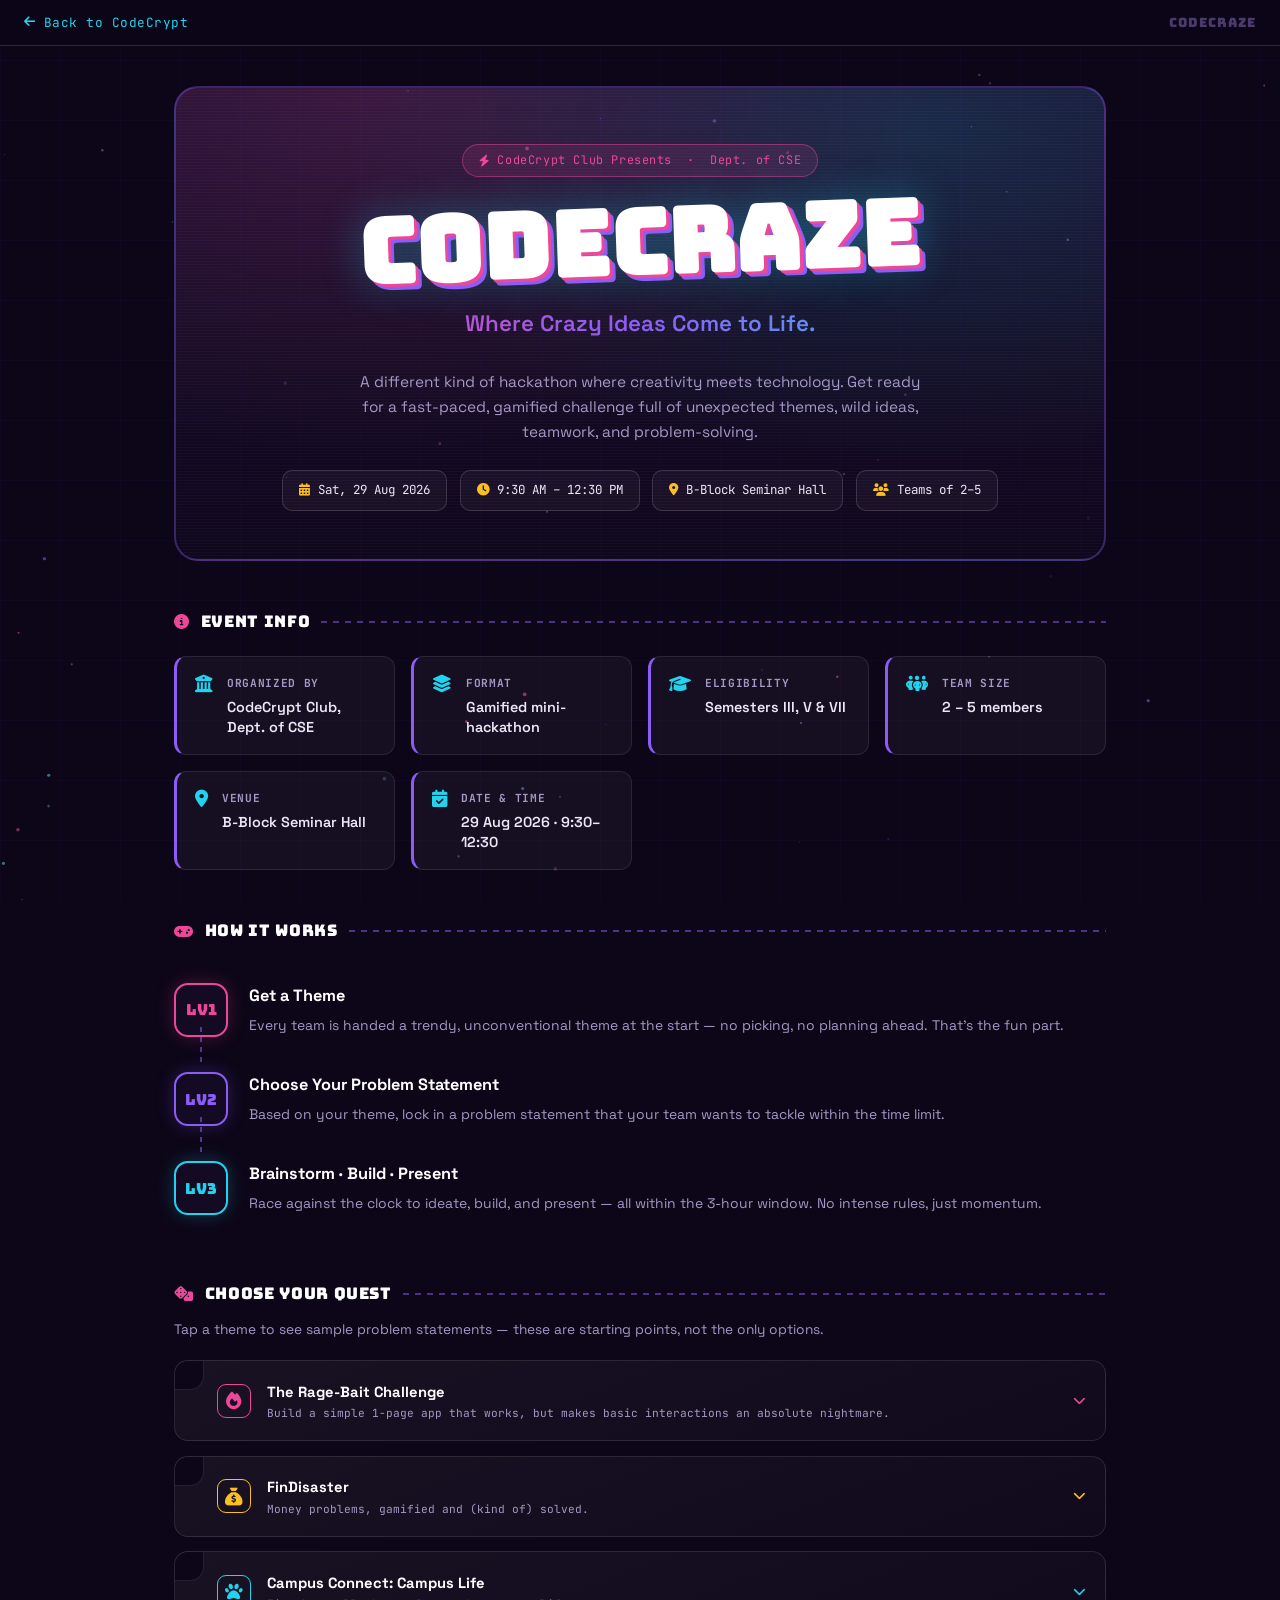
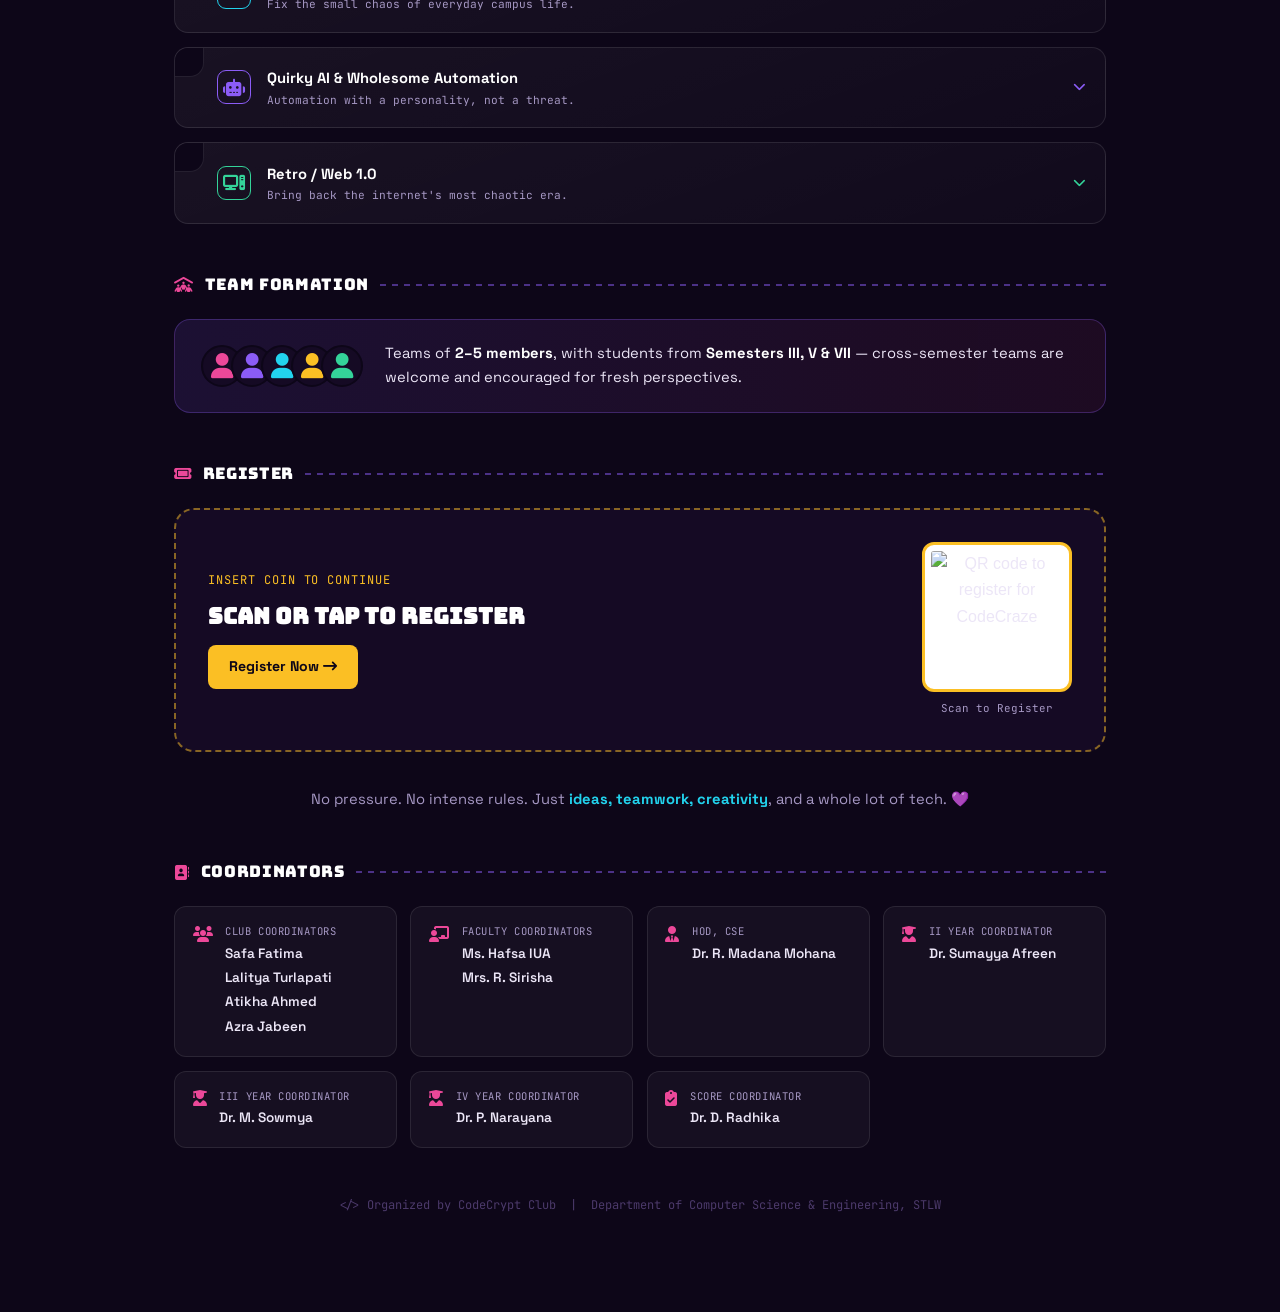
==== commit e52f875b: "Update codecraze.html" ====
--- a/codecraze.html
+++ b/codecraze.html
@@ -313,11 +313,11 @@
       line-height: 1.55;
     }
 
-    /* ── Themes: quest cartridges ─────────────────────────── */
-    .quest-grid {
-      display: grid;
-      grid-template-columns: repeat(auto-fill, minmax(215px, 1fr));
-      gap: 1rem;
+    /* ── Themes: quest cartridges (accordion) ─────────────── */
+    .quest-list {
+      display: flex;
+      flex-direction: column;
+      gap: .9rem;
     }
 
     .quest-card {
@@ -325,8 +325,8 @@
       background: linear-gradient(160deg, rgba(255, 255, 255, 0.05), rgba(255, 255, 255, 0.02));
       border: 1px solid rgba(255, 255, 255, 0.1);
       border-radius: 14px;
-      padding: 1.3rem 1.1rem 1.1rem;
       overflow: hidden;
+      transition: box-shadow .3s;
     }
 
     .quest-card::before {
@@ -334,38 +334,106 @@
       content: '';
       position: absolute;
       top: -1px; left: -1px;
-      width: 34px; height: 34px;
+      width: 30px; height: 30px;
       background: var(--void);
       border-right: 1px solid rgba(255, 255, 255, 0.1);
       border-bottom: 1px solid rgba(255, 255, 255, 0.1);
       border-radius: 0 0 14px 0;
-    }
-
-    .quest-card .qc-icon {
-      font-size: 1.3rem;
-      margin-bottom: .7rem;
+      z-index: 1;
+    }
+
+    .quest-card.active { box-shadow: 0 0 22px var(--q-glow, rgba(236, 72, 153, 0.25)); }
+
+    .quest-card:nth-child(1) { --q-color: var(--pink); --q-glow: rgba(236, 72, 153, 0.25); }
+    .quest-card:nth-child(2) { --q-color: var(--yellow); --q-glow: rgba(251, 191, 36, 0.25); }
+    .quest-card:nth-child(3) { --q-color: var(--cyan); --q-glow: rgba(34, 211, 238, 0.25); }
+    .quest-card:nth-child(4) { --q-color: var(--violet); --q-glow: rgba(139, 92, 246, 0.25); }
+    .quest-card:nth-child(5) { --q-color: #34d399; --q-glow: rgba(52, 211, 153, 0.25); }
+
+    .quest-header {
+      display: flex;
+      align-items: center;
+      gap: 1rem;
+      padding: 1.15rem 1.2rem 1.15rem 2.6rem;
+      cursor: pointer;
+      user-select: none;
+    }
+
+    .quest-header:hover { background: rgba(255, 255, 255, 0.03); }
+
+    .quest-header .qc-icon {
+      font-size: 1.1rem;
       color: var(--q-color, var(--pink));
-    }
-
-    .quest-card:nth-child(1) { --q-color: var(--pink); }
-    .quest-card:nth-child(2) { --q-color: var(--yellow); }
-    .quest-card:nth-child(3) { --q-color: var(--cyan); }
-    .quest-card:nth-child(4) { --q-color: var(--violet); }
-    .quest-card:nth-child(5) { --q-color: #34d399; }
-
-    .quest-card h5 {
+      width: 34px; height: 34px;
+      border-radius: 9px;
+      border: 1px solid var(--q-color, var(--pink));
+      display: flex; align-items: center; justify-content: center;
+      flex-shrink: 0;
+    }
+
+    .quest-meta { flex: 1; min-width: 0; }
+
+    .quest-meta h5 {
       font-family: 'Space Grotesk', sans-serif;
       font-weight: 700;
       font-size: .92rem;
       color: #fff;
-      margin-bottom: .3rem;
-    }
-
-    .quest-card p {
+      margin-bottom: .15rem;
+    }
+
+    .quest-meta p {
       font-family: 'JetBrains Mono', monospace;
-      font-size: .72rem;
+      font-size: .7rem;
       color: var(--ink-dim);
-      line-height: 1.5;
+      line-height: 1.4;
+    }
+
+    .quest-toggle {
+      color: var(--q-color, var(--pink));
+      font-size: .8rem;
+      flex-shrink: 0;
+      transition: transform .3s;
+    }
+
+    .quest-card.active .quest-toggle { transform: rotate(180deg); }
+
+    .quest-body {
+      display: none;
+      border-top: 1px solid rgba(255, 255, 255, 0.07);
+      background: rgba(0, 0, 0, 0.18);
+      padding: 1rem 1.2rem 1.15rem 2.6rem;
+    }
+
+    .quest-card.active .quest-body { display: block; }
+
+    .quest-idea {
+      padding: .6rem 0;
+      border-bottom: 1px solid rgba(255, 255, 255, 0.05);
+    }
+
+    .quest-idea:last-child { border-bottom: none; padding-bottom: 0; }
+    .quest-idea:first-child { padding-top: 0; }
+
+    .quest-idea .qi-name {
+      font-family: 'Space Grotesk', sans-serif;
+      font-weight: 700;
+      font-size: .84rem;
+      color: var(--q-color, var(--pink));
+      margin-bottom: .2rem;
+    }
+
+    .quest-idea .qi-desc {
+      font-family: 'Space Grotesk', sans-serif;
+      font-size: .8rem;
+      color: var(--ink-dim);
+      line-height: 1.55;
+    }
+
+    .quest-empty {
+      font-family: 'Space Grotesk', sans-serif;
+      font-size: .8rem;
+      color: var(--ink-dim);
+      font-style: italic;
     }
 
     /* ── Team formation banner ────────────────────────────── */
@@ -637,32 +705,141 @@
 
     <!-- ── Themes ── -->
     <p class="cc-section-title"><i class="fa-solid fa-dice"></i> Choose Your Quest</p>
-    <div class="quest-grid">
-      <div class="quest-card">
-        <div class="qc-icon"><i class="fa-solid fa-fire"></i></div>
-        <h5>The Rage-Bait Challenge</h5>
-        <p>Build something so relatable it's almost annoying.</p>
-      </div>
-      <div class="quest-card">
-        <div class="qc-icon"><i class="fa-solid fa-sack-dollar"></i></div>
-        <h5>FinDisaster</h5>
-        <p>Money problems, gamified and (kind of) solved.</p>
-      </div>
-      <div class="quest-card">
-        <div class="qc-icon"><i class="fa-solid fa-paw"></i></div>
-        <h5>Campus Connect: Campus Life</h5>
-        <p>Fix the small chaos of everyday campus life.</p>
-      </div>
-      <div class="quest-card">
-        <div class="qc-icon"><i class="fa-solid fa-robot"></i></div>
-        <h5>Quirky AI &amp; Wholesome Automation</h5>
-        <p>Automation with a personality, not a threat.</p>
-      </div>
-      <div class="quest-card">
-        <div class="qc-icon"><i class="fa-solid fa-computer"></i></div>
-        <h5>Retro / Web 1.0</h5>
-        <p>Bring back the internet's most chaotic era.</p>
-      </div>
+    <p style="font-family:'Space Grotesk',sans-serif;font-size:.86rem;color:var(--ink-dim);margin:-.6rem 0 1.2rem;">
+      Tap a theme to see sample problem statements — these are starting points, not the only options.</p>
+
+    <div class="quest-list">
+
+      <!-- 1. The Rage-Bait Challenge -->
+      <div class="quest-card" id="q-rage">
+        <div class="quest-header" onclick="toggleQuest('q-rage')">
+          <div class="qc-icon"><i class="fa-solid fa-fire"></i></div>
+          <div class="quest-meta">
+            <h5>The Rage-Bait Challenge</h5>
+            <p>Build a simple 1-page app that works, but makes basic interactions an absolute nightmare.</p>
+          </div>
+          <i class="fa-solid fa-chevron-down quest-toggle"></i>
+        </div>
+        <div class="quest-body">
+          <div class="quest-idea">
+            <div class="qi-name">Rage Meter</div>
+            <div class="qi-desc">Create a system that assigns a Rage Score (0–100) to a piece of online content,
+              based on factors like emotional language, provocation, exaggeration, and engagement-bait patterns.</div>
+          </div>
+          <div class="quest-idea">
+            <div class="qi-name">Petty Complaint Box</div>
+            <div class="qi-desc">A platform where students post tiny everyday annoyances — AC not working, canteen
+              out of samosas — and it auto-generates dramatic "official complaints."</div>
+          </div>
+        </div>
+      </div>
+
+      <!-- 2. FinDisaster -->
+      <div class="quest-card" id="q-fin">
+        <div class="quest-header" onclick="toggleQuest('q-fin')">
+          <div class="qc-icon"><i class="fa-solid fa-sack-dollar"></i></div>
+          <div class="quest-meta">
+            <h5>FinDisaster</h5>
+            <p>Money problems, gamified and (kind of) solved.</p>
+          </div>
+          <i class="fa-solid fa-chevron-down quest-toggle"></i>
+        </div>
+        <div class="quest-body">
+          <div class="quest-idea">
+            <div class="qi-name">Broke Till Payday</div>
+            <div class="qi-desc">An expense tracker for students that roasts bad spending habits instead of just
+              showing boring graphs.</div>
+          </div>
+          <div class="quest-idea">
+            <div class="qi-name">Fake Rich Calculator</div>
+            <div class="qi-desc">Enter your pocket money and it shows, in funny comparisons, how "rich" or "broke"
+              you really are — e.g. "you can afford 3 momos and emotional damage."</div>
+          </div>
+        </div>
+      </div>
+
+      <!-- 3. Campus Connect: Campus Life -->
+      <div class="quest-card" id="q-campus">
+        <div class="quest-header" onclick="toggleQuest('q-campus')">
+          <div class="qc-icon"><i class="fa-solid fa-paw"></i></div>
+          <div class="quest-meta">
+            <h5>Campus Connect: Campus Life</h5>
+            <p>Fix the small chaos of everyday campus life.</p>
+          </div>
+          <i class="fa-solid fa-chevron-down quest-toggle"></i>
+        </div>
+        <div class="quest-body">
+          <div class="quest-idea">
+            <div class="qi-name">Campus Lost &amp; Found Detective</div>
+            <div class="qi-desc">Matches lost-item reports with found-item reports using descriptions, images,
+              locations, or semantic similarity.</div>
+          </div>
+          <div class="quest-idea">
+            <div class="qi-name">Club Event Radar</div>
+            <div class="qi-desc">One place showing all club events happening on campus that week, so students stop
+              missing them.</div>
+          </div>
+          <div class="quest-idea">
+            <div class="qi-name">Choose Your Own Adventure</div>
+            <div class="qi-desc">A branching interactive story where every decision leads to increasingly chaotic
+              consequences.</div>
+          </div>
+          <div class="quest-idea">
+            <div class="qi-name">Hostel Survival Simulator</div>
+            <div class="qi-desc">A game/simulator where students try to survive hostel life.</div>
+          </div>
+        </div>
+      </div>
+
+      <!-- 4. Quirky AI & Wholesome Automation -->
+      <div class="quest-card" id="q-ai">
+        <div class="quest-header" onclick="toggleQuest('q-ai')">
+          <div class="qc-icon"><i class="fa-solid fa-robot"></i></div>
+          <div class="quest-meta">
+            <h5>Quirky AI &amp; Wholesome Automation</h5>
+            <p>Automation with a personality, not a threat.</p>
+          </div>
+          <i class="fa-solid fa-chevron-down quest-toggle"></i>
+        </div>
+        <div class="quest-body">
+          <div class="quest-idea">
+            <div class="qi-name">What Should I Do First?</div>
+            <div class="qi-desc">Uses deadlines, importance, effort, and dependencies to turn a chaotic task list
+              into a sensible priority order.</div>
+          </div>
+          <div class="quest-idea">
+            <div class="qi-name">AI Excuse Generator</div>
+            <div class="qi-desc">Generates funny, believable excuses for missed deadlines or classes — built as a
+              joke tool, not for real misuse.</div>
+          </div>
+          <div class="quest-idea">
+            <div class="qi-name">Superhero LinkedIn</div>
+            <div class="qi-desc">Heroes and villains create profiles, endorsements, achievements, and questionable
+              career histories.</div>
+          </div>
+          <div class="quest-idea">
+            <div class="qi-name">Villain Dating App</div>
+            <div class="qi-desc">Match supervillains based on evil compatibility.</div>
+          </div>
+        </div>
+      </div>
+
+      <!-- 5. Retro / Web 1.0 -->
+      <div class="quest-card" id="q-retro">
+        <div class="quest-header" onclick="toggleQuest('q-retro')">
+          <div class="qc-icon"><i class="fa-solid fa-computer"></i></div>
+          <div class="quest-meta">
+            <h5>Retro / Web 1.0</h5>
+            <p>Bring back the internet's most chaotic era.</p>
+          </div>
+          <i class="fa-solid fa-chevron-down quest-toggle"></i>
+        </div>
+        <div class="quest-body">
+          <p class="quest-empty">No fixed problem statements for this one — go full 90s/2000s web: guestbooks,
+            marquee tags, dial-up sound effects, glitter GIFs, hit counters. Surprise us.</p>
+        </div>
+      </div>
+
     </div>
 
     <!-- ── Team Formation ── -->
@@ -816,6 +993,11 @@
       init();
       loop();
     })();
+
+    /* ── Quest accordion toggle ────────────────────────────── */
+    function toggleQuest(id) {
+      document.getElementById(id).classList.toggle('active');
+    }
   </script>
 </body>
 
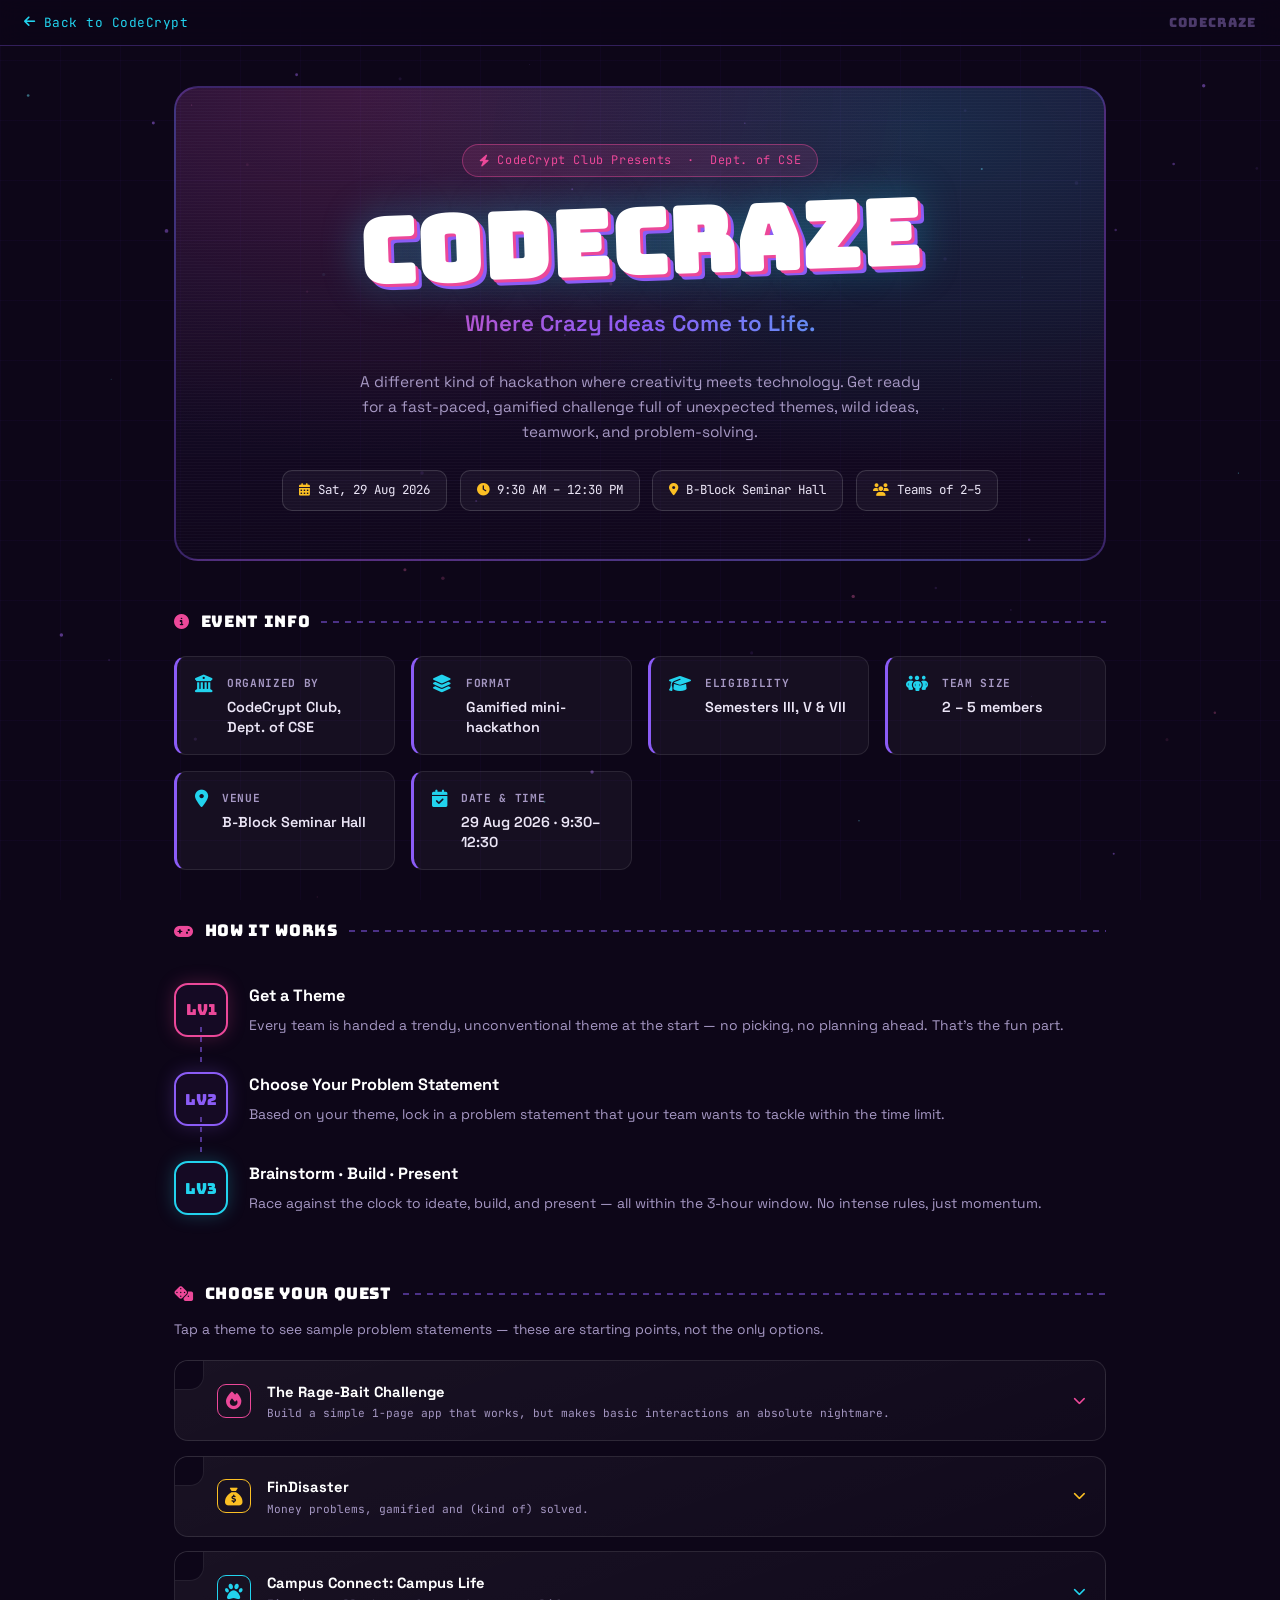
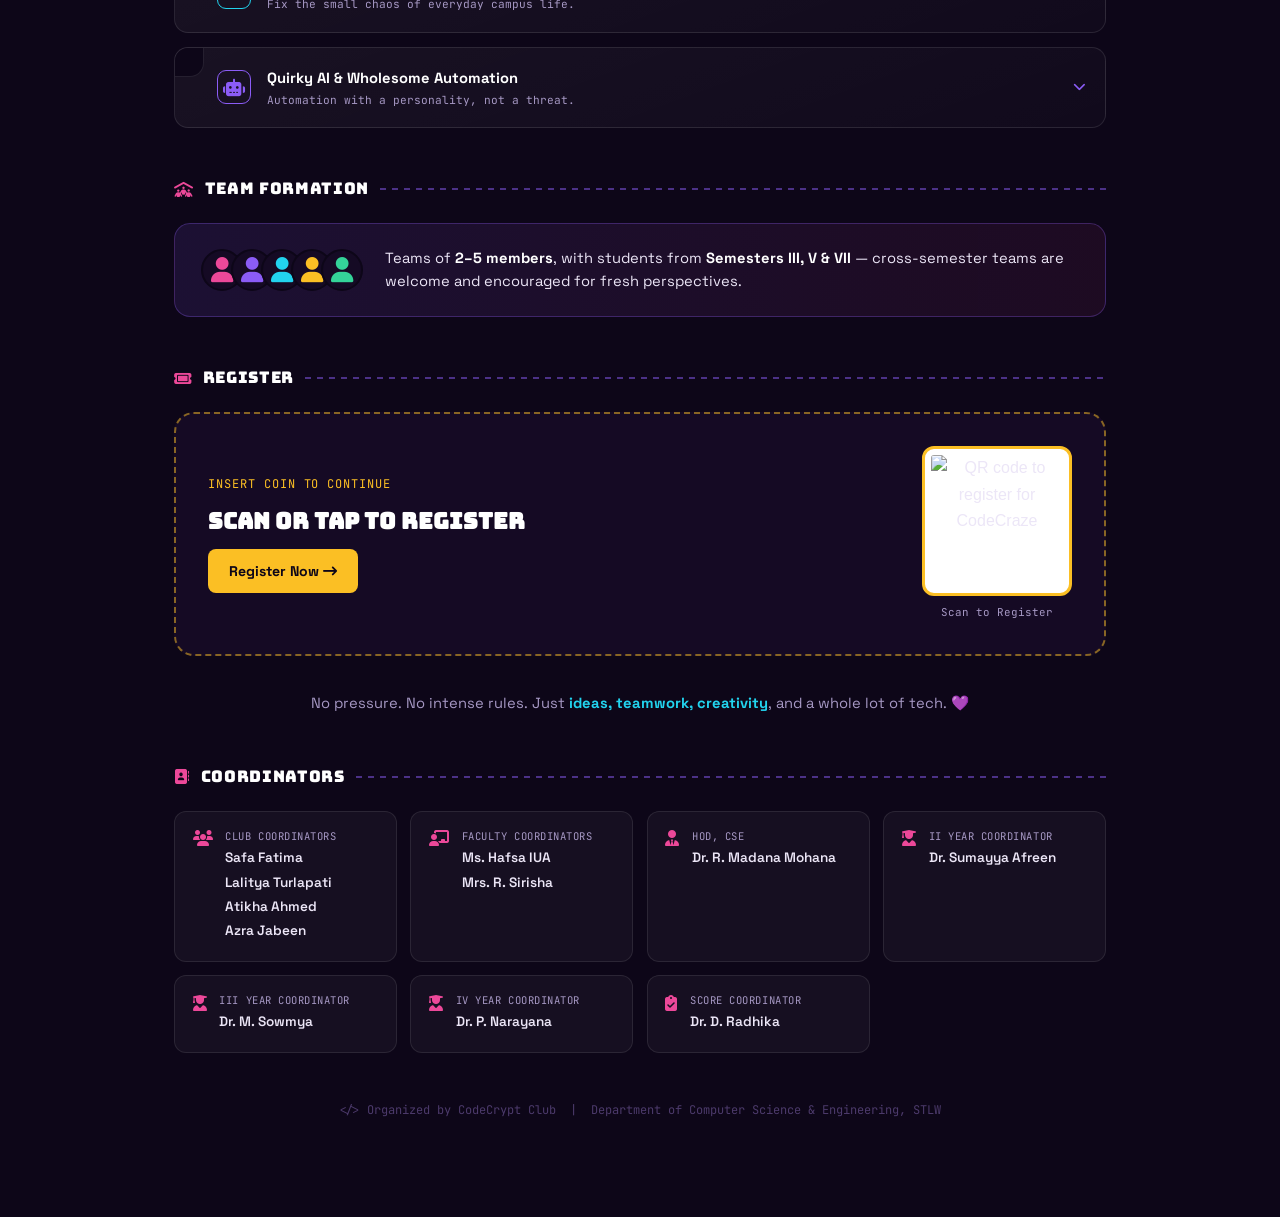
==== commit 0bf61c05: "Update codecraze.html" ====
--- a/codecraze.html
+++ b/codecraze.html
@@ -824,21 +824,8 @@
         </div>
       </div>
 
-      <!-- 5. Retro / Web 1.0 -->
-      <div class="quest-card" id="q-retro">
-        <div class="quest-header" onclick="toggleQuest('q-retro')">
-          <div class="qc-icon"><i class="fa-solid fa-computer"></i></div>
-          <div class="quest-meta">
-            <h5>Retro / Web 1.0</h5>
-            <p>Bring back the internet's most chaotic era.</p>
-          </div>
-          <i class="fa-solid fa-chevron-down quest-toggle"></i>
-        </div>
-        <div class="quest-body">
-          <p class="quest-empty">No fixed problem statements for this one — go full 90s/2000s web: guestbooks,
-            marquee tags, dial-up sound effects, glitter GIFs, hit counters. Surprise us.</p>
-        </div>
-      </div>
+     
+     
 
     </div>
 
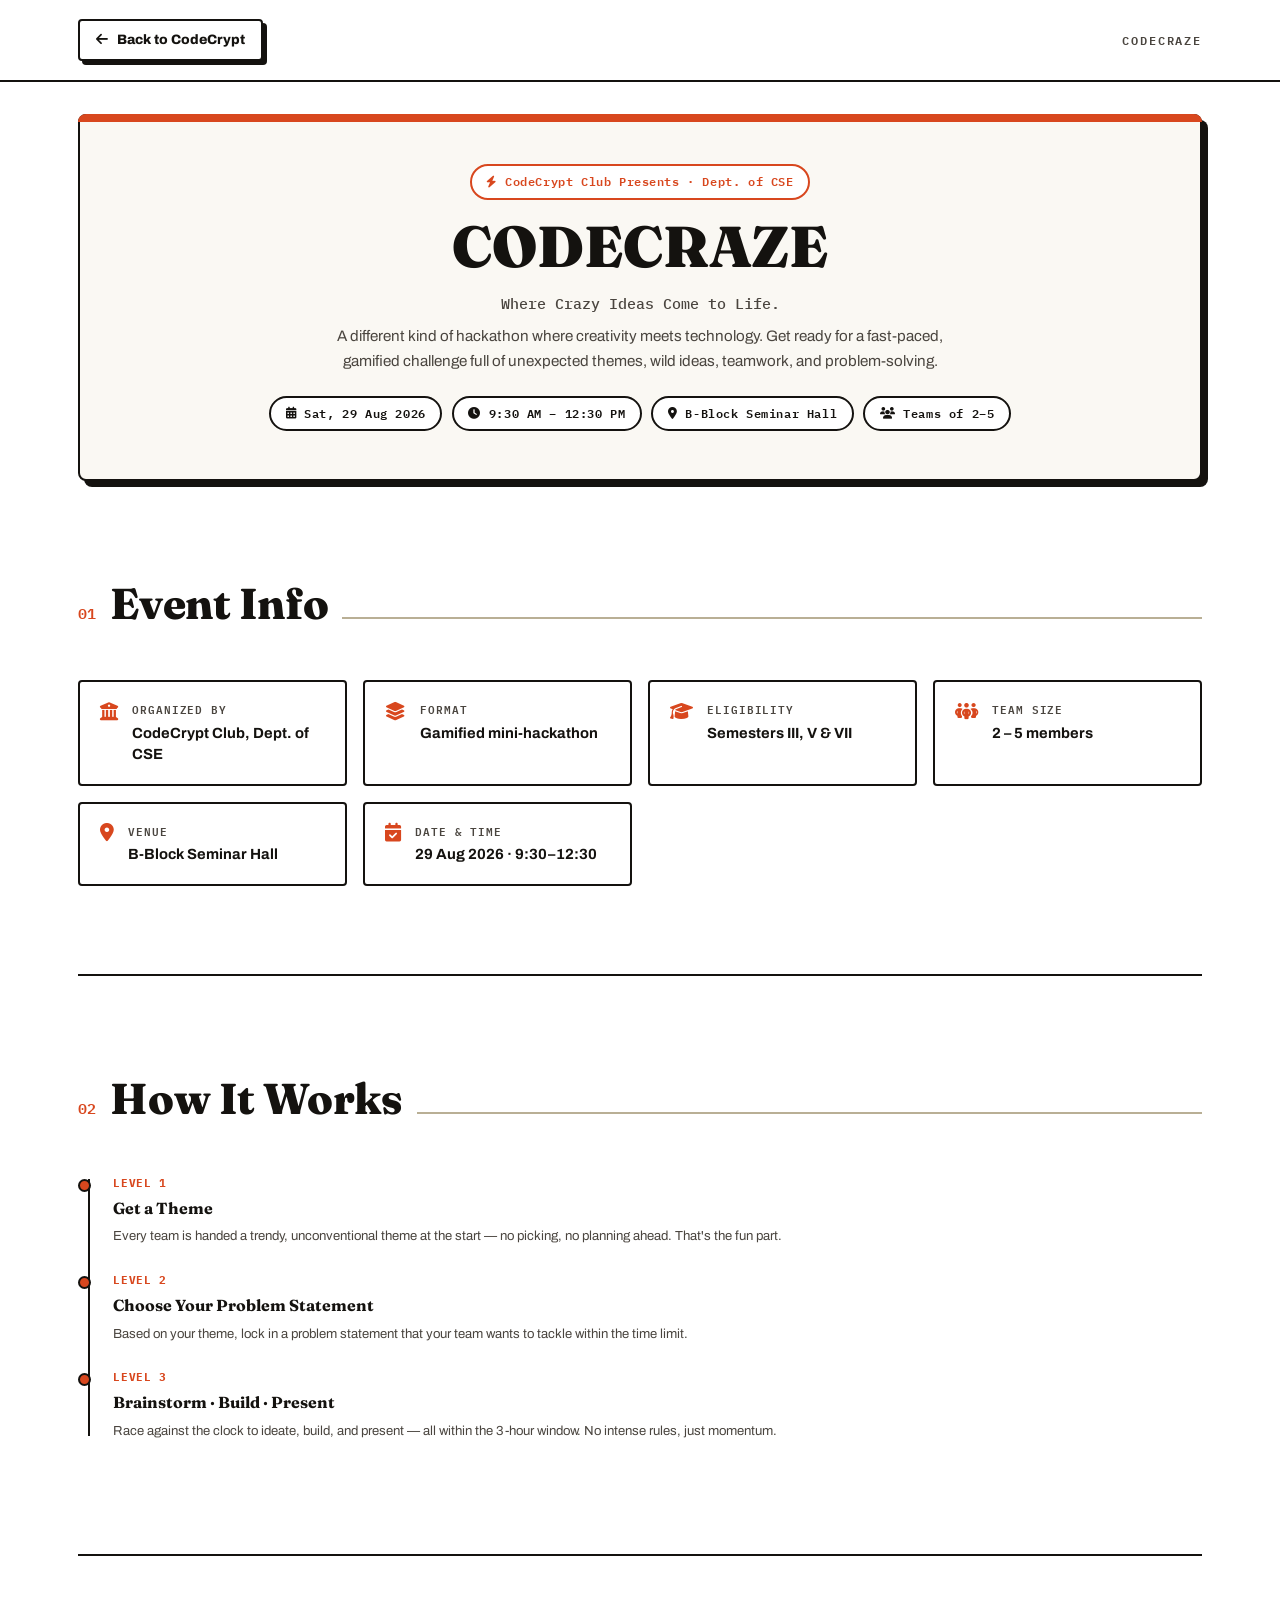
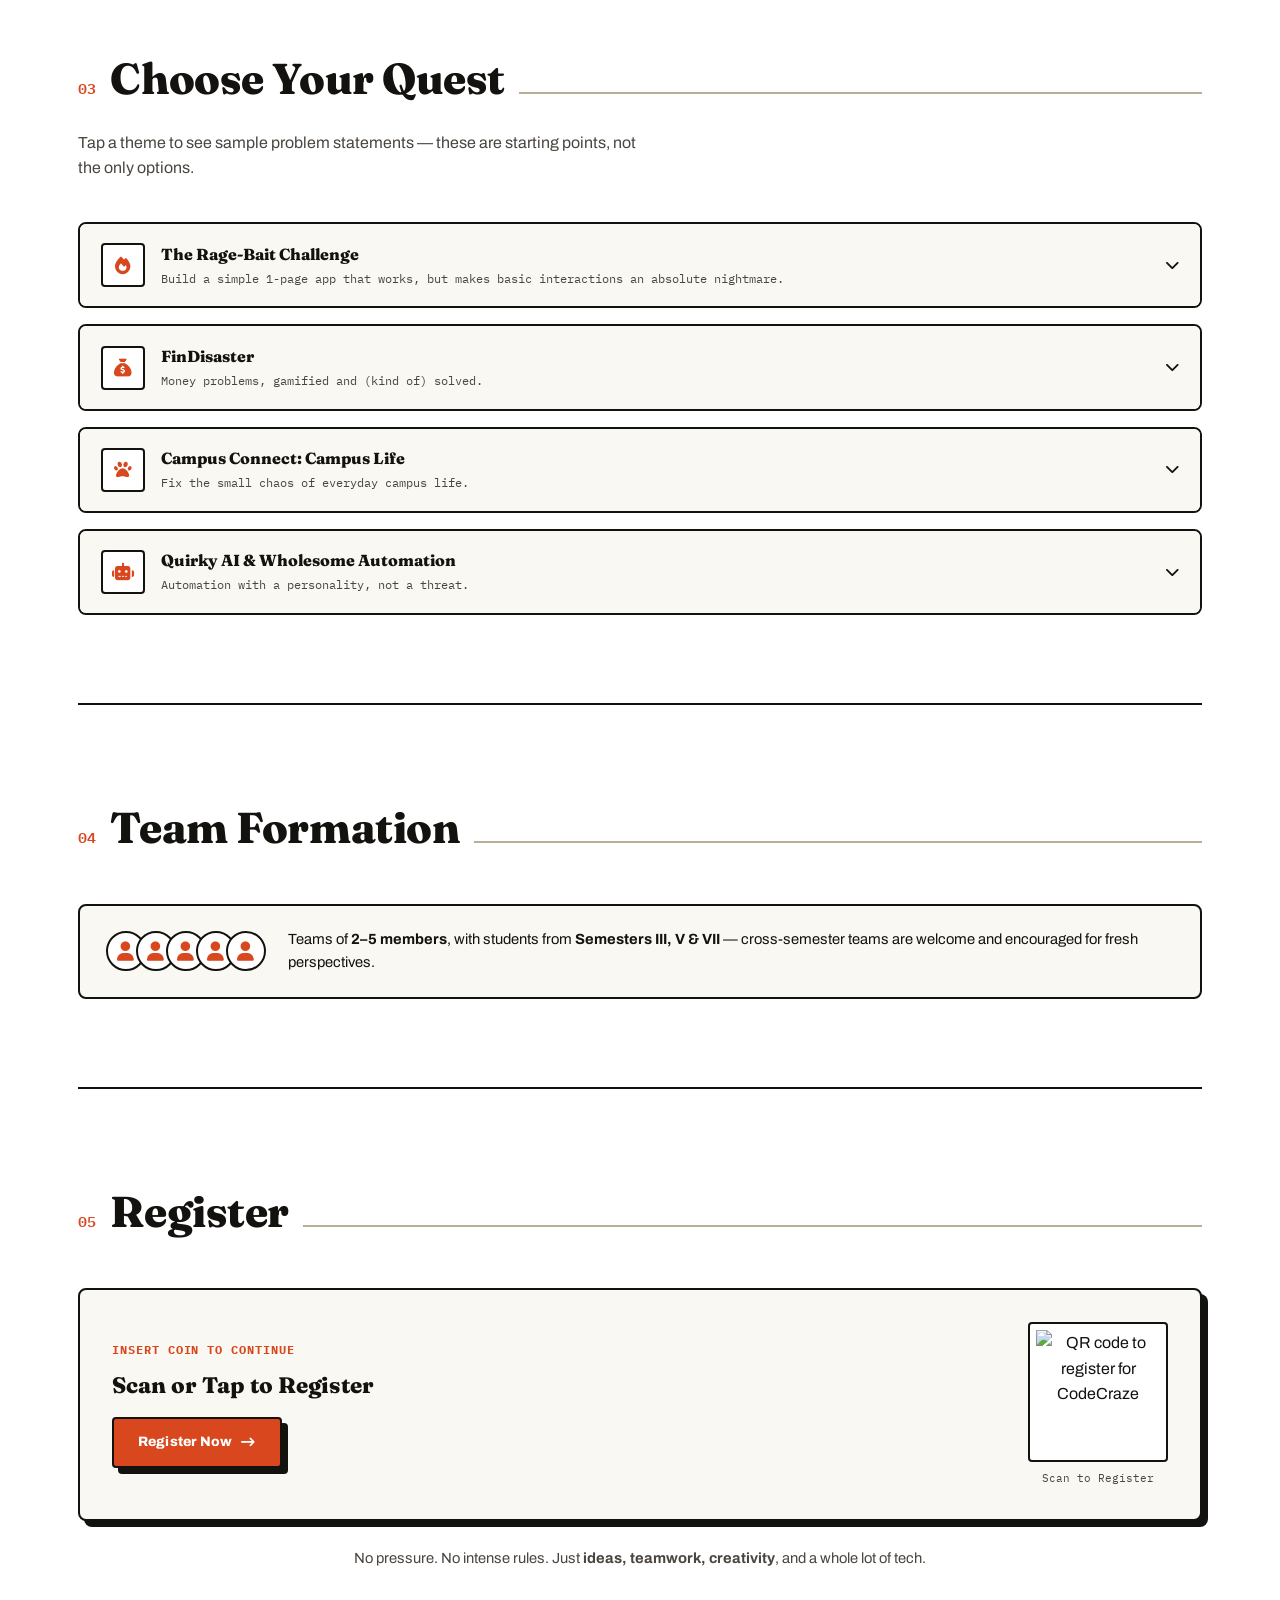
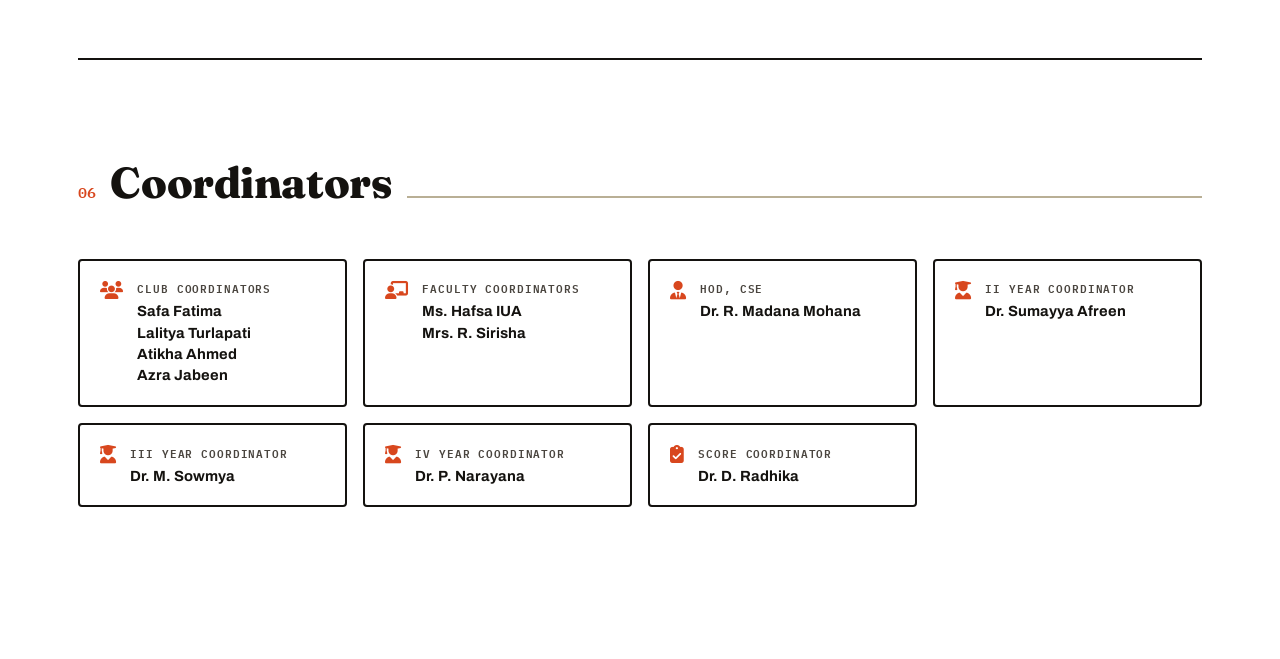
==== commit fba312fc: "Update codecraze.html" ====
--- a/codecraze.html
+++ b/codecraze.html
@@ -8,983 +8,191 @@
   <link rel="stylesheet" href="style.css" />
   <link rel="preconnect" href="https://fonts.googleapis.com" />
   <link
-    href="https://fonts.googleapis.com/css2?family=Bungee&family=Space+Grotesk:wght@400;500;600;700&family=JetBrains+Mono:wght@300;400;500;700&display=swap"
+    href="https://fonts.googleapis.com/css2?family=Fraunces:opsz,wght@9..144,600;9..144,700;9..144,800;9..144,900&family=Archivo:wght@400;500;600;700;800&family=IBM+Plex+Mono:wght@500;600&display=swap"
     rel="stylesheet" />
   <link rel="stylesheet" href="https://cdnjs.cloudflare.com/ajax/libs/font-awesome/6.5.0/css/all.min.css" />
-
   <style>
-    /* ── Arcade / fest palette ────────────────────────────── */
-    :root {
-      --void: #0d0618;
-      --void-2: #150a24;
-      --violet: #8b5cf6;
-      --pink: #ec4899;
-      --cyan: #22d3ee;
-      --yellow: #fbbf24;
-      --ink: #ece6f7;
-      --ink-dim: #a698c4;
+    .register-band {
+      border: 2px solid var(--ink); border-radius: var(--radius); background: var(--paper-2);
+      box-shadow: var(--sticker); padding: 2rem; display: flex; align-items: center;
+      justify-content: space-between; gap: 1.6rem; flex-wrap: wrap;
     }
-
-    body {
-      background: var(--void);
-      color: var(--ink);
-      min-height: 100vh;
-      overflow-x: hidden;
+    .register-band h3 { font-family: var(--font-display); font-weight: 800; font-size: 1.4rem; margin-bottom: .8rem; }
+    .register-band .eyebrow { font-family: var(--font-mono); font-size: .74rem; font-weight: 700; color: var(--accent); letter-spacing: .08em; text-transform: uppercase; margin-bottom: .5rem; }
+    .register-qr { text-align: center; flex-shrink: 0; }
+    .register-qr img { width: 140px; height: 140px; border: 2px solid var(--ink); border-radius: var(--radius-sm); padding: 6px; background: #fff; }
+    .register-qr span { display: block; font-family: var(--font-mono); font-size: .66rem; color: var(--ink-soft); margin-top: .5rem; }
+    .team-band {
+      display: flex; align-items: center; gap: 1.4rem; border: 2px solid var(--ink); border-radius: var(--radius);
+      background: var(--paper-2); padding: 1.4rem 1.6rem; flex-wrap: wrap;
     }
-
-    /* ── Back Bar ─────────────────────────────────────────── */
-    .cc-back-bar {
-      position: sticky;
-      top: 0;
-      z-index: 200;
-      background: rgba(13, 6, 24, 0.92);
-      backdrop-filter: blur(12px);
-      border-bottom: 1px solid rgba(139, 92, 246, 0.3);
-      padding: .75rem 1.5rem;
-      display: flex;
-      align-items: center;
-      gap: 1rem;
-    }
-
-    .cc-back-btn {
-      display: inline-flex;
-      align-items: center;
-      gap: .5rem;
-      color: var(--cyan);
-      font-family: 'JetBrains Mono', monospace;
-      font-size: .8rem;
-      text-decoration: none;
-      letter-spacing: .04em;
-      transition: color 0.2s;
-    }
-
-    .cc-back-btn:hover { color: #fff; }
-
-    .cc-back-bar .bar-title {
-      font-family: 'Bungee', cursive;
-      font-size: .8rem;
-      color: #4c3a6b;
-      letter-spacing: .08em;
-      text-transform: uppercase;
-      margin-left: auto;
-    }
-
-    /* ── Backdrop canvas: drifting arcade sparks ─────────── */
-    #particle-canvas {
-      position: fixed;
-      inset: 0;
-      pointer-events: none;
-      z-index: 0;
-    }
-
-    .cc-wrap {
-      max-width: 980px;
-      margin: 0 auto;
-      padding: 2.5rem 1.5rem 6rem;
-      position: relative;
-      z-index: 1;
-    }
-
-    /* ── Hero: arcade marquee ─────────────────────────────── */
-    .cc-hero {
-      text-align: center;
-      padding: 3.5rem 1.2rem 3rem;
-      background:
-        radial-gradient(ellipse at 20% 0%, rgba(236, 72, 153, 0.16) 0%, transparent 55%),
-        radial-gradient(ellipse at 80% 10%, rgba(34, 211, 238, 0.14) 0%, transparent 55%),
-        linear-gradient(180deg, rgba(139, 92, 246, 0.1) 0%, rgba(21, 10, 36, 0.4) 100%);
-      border: 2px solid rgba(139, 92, 246, 0.35);
-      border-radius: 24px;
-      margin-bottom: 2.5rem;
-      position: relative;
-      overflow: hidden;
-    }
-
-    .cc-hero::before {
-      /* scanline texture, arcade-screen feel */
-      content: '';
-      position: absolute;
-      inset: 0;
-      background: repeating-linear-gradient(0deg, rgba(255, 255, 255, 0.025) 0px, rgba(255, 255, 255, 0.025) 1px, transparent 1px, transparent 3px);
-      pointer-events: none;
-    }
-
-    .cc-badge {
-      display: inline-flex;
-      align-items: center;
-      gap: .5rem;
-      background: rgba(236, 72, 153, 0.12);
-      border: 1px solid rgba(236, 72, 153, 0.45);
-      border-radius: 50px;
-      padding: .35rem 1rem;
-      font-size: .74rem;
-      color: var(--pink);
-      font-family: 'JetBrains Mono', monospace;
-      letter-spacing: .05em;
-      margin-bottom: 1.4rem;
-      position: relative;
-    }
-
-    .cc-hero h1 {
-      font-family: 'Bungee', cursive;
-      font-size: clamp(2.6rem, 11vw, 5.6rem);
-      line-height: 1;
-      letter-spacing: .01em;
-      color: #fff;
-      text-shadow:
-        3px 3px 0 var(--pink),
-        6px 6px 0 var(--violet),
-        0 0 40px rgba(34, 211, 238, 0.35);
-      transform: rotate(-2deg);
-      display: inline-block;
-      margin-bottom: 1.1rem;
-      animation: flicker 6s ease-in-out infinite;
-    }
-
-    @keyframes flicker {
-      0%, 92%, 100% { opacity: 1; }
-      93% { opacity: .82; }
-      94% { opacity: 1; }
-      95% { opacity: .7; }
-      96% { opacity: 1; }
-    }
-
-    .cc-hero .hero-tagline {
-      font-family: 'Space Grotesk', sans-serif;
-      font-weight: 600;
-      font-size: clamp(1.05rem, 2.4vw, 1.4rem);
-      background: linear-gradient(90deg, var(--pink), var(--violet), var(--cyan));
-      -webkit-background-clip: text;
-      background-clip: text;
-      -webkit-text-fill-color: transparent;
-      margin-bottom: 1.1rem;
-    }
-
-    .cc-hero .hero-desc {
-      font-family: 'Space Grotesk', sans-serif;
-      font-size: .96rem;
-      color: var(--ink-dim);
-      max-width: 560px;
-      margin: 0 auto 1.6rem;
-      line-height: 1.65;
-    }
-
-    .cc-event-strip {
-      display: flex;
-      flex-wrap: wrap;
-      justify-content: center;
-      gap: .8rem;
-      position: relative;
-      z-index: 1;
-    }
-
-    .cc-event-chip {
-      display: flex;
-      align-items: center;
-      gap: .5rem;
-      font-family: 'JetBrains Mono', monospace;
-      font-size: .78rem;
-      padding: .55rem 1rem;
-      border-radius: 10px;
-      border: 1px solid rgba(255, 255, 255, 0.14);
-      background: rgba(255, 255, 255, 0.04);
-      color: var(--ink);
-    }
-
-    .cc-event-chip i { color: var(--yellow); }
-
-    /* ── Section headings ─────────────────────────────────── */
-    .cc-section-title {
-      font-family: 'Bungee', cursive;
-      font-size: 1rem;
-      color: #fff;
-      letter-spacing: .04em;
-      margin: 3rem 0 1.3rem;
-      display: flex;
-      align-items: center;
-      gap: .7rem;
-    }
-
-    .cc-section-title i { color: var(--pink); font-size: .95rem; }
-
-    .cc-section-title::after {
-      content: '';
-      flex: 1;
-      height: 2px;
-      background: repeating-linear-gradient(90deg, var(--violet) 0, var(--violet) 6px, transparent 6px, transparent 12px);
-      opacity: .5;
-    }
-
-    /* ── Quick info grid ──────────────────────────────────── */
-    .info-grid {
-      display: grid;
-      grid-template-columns: repeat(auto-fill, minmax(210px, 1fr));
-      gap: 1rem;
-    }
-
-    .info-card {
-      background: rgba(255, 255, 255, 0.04);
-      border: 1px solid rgba(255, 255, 255, 0.09);
-      border-left: 3px solid var(--violet);
-      border-radius: 12px;
-      padding: 1.05rem 1.15rem;
-      display: flex;
-      gap: .85rem;
-      align-items: flex-start;
-    }
-
-    .info-card i { font-size: 1.1rem; color: var(--cyan); margin-top: .1rem; flex-shrink: 0; }
-
-    .info-card h5 {
-      font-family: 'JetBrains Mono', monospace;
-      font-size: .7rem;
-      color: var(--ink-dim);
-      text-transform: uppercase;
-      letter-spacing: .06em;
-      margin-bottom: .3rem;
-    }
-
-    .info-card p {
-      font-family: 'Space Grotesk', sans-serif;
-      font-weight: 600;
-      font-size: .9rem;
-      color: var(--ink);
-      line-height: 1.4;
-    }
-
-    /* ── How it works: level ladder ───────────────────────── */
-    .level-track {
-      display: flex;
-      flex-direction: column;
-      gap: 0;
-      position: relative;
-    }
-
-    .level-row {
-      display: flex;
-      gap: 1.3rem;
-      align-items: flex-start;
-      padding: 1.1rem 0;
-      position: relative;
-    }
-
-    .level-row:not(:last-child)::after {
-      content: '';
-      position: absolute;
-      left: 26px;
-      top: 62px;
-      bottom: -10px;
-      width: 2px;
-      background: repeating-linear-gradient(180deg, var(--violet) 0, var(--violet) 5px, transparent 5px, transparent 10px);
-      opacity: .55;
-    }
-
-    .level-badge {
-      width: 54px;
-      height: 54px;
-      border-radius: 14px;
-      background: var(--void-2);
-      border: 2px solid var(--pink);
-      display: flex;
-      align-items: center;
-      justify-content: center;
-      font-family: 'Bungee', cursive;
-      font-size: .95rem;
-      color: var(--pink);
-      flex-shrink: 0;
-      box-shadow: 0 0 18px rgba(236, 72, 153, 0.25);
-    }
-
-    .level-row:nth-child(2) .level-badge { border-color: var(--violet); color: var(--violet); box-shadow: 0 0 18px rgba(139, 92, 246, 0.25); }
-    .level-row:nth-child(3) .level-badge { border-color: var(--cyan); color: var(--cyan); box-shadow: 0 0 18px rgba(34, 211, 238, 0.25); }
-
-    .level-content h4 {
-      font-family: 'Space Grotesk', sans-serif;
-      font-size: 1.02rem;
-      font-weight: 700;
-      color: #fff;
-      margin-bottom: .3rem;
-    }
-
-    .level-content p {
-      font-family: 'Space Grotesk', sans-serif;
-      font-size: .87rem;
-      color: var(--ink-dim);
-      line-height: 1.55;
-    }
-
-    /* ── Themes: quest cartridges (accordion) ─────────────── */
-    .quest-list {
-      display: flex;
-      flex-direction: column;
-      gap: .9rem;
-    }
-
-    .quest-card {
-      position: relative;
-      background: linear-gradient(160deg, rgba(255, 255, 255, 0.05), rgba(255, 255, 255, 0.02));
-      border: 1px solid rgba(255, 255, 255, 0.1);
-      border-radius: 14px;
-      overflow: hidden;
-      transition: box-shadow .3s;
-    }
-
-    .quest-card::before {
-      /* cartridge notch */
-      content: '';
-      position: absolute;
-      top: -1px; left: -1px;
-      width: 30px; height: 30px;
-      background: var(--void);
-      border-right: 1px solid rgba(255, 255, 255, 0.1);
-      border-bottom: 1px solid rgba(255, 255, 255, 0.1);
-      border-radius: 0 0 14px 0;
-      z-index: 1;
-    }
-
-    .quest-card.active { box-shadow: 0 0 22px var(--q-glow, rgba(236, 72, 153, 0.25)); }
-
-    .quest-card:nth-child(1) { --q-color: var(--pink); --q-glow: rgba(236, 72, 153, 0.25); }
-    .quest-card:nth-child(2) { --q-color: var(--yellow); --q-glow: rgba(251, 191, 36, 0.25); }
-    .quest-card:nth-child(3) { --q-color: var(--cyan); --q-glow: rgba(34, 211, 238, 0.25); }
-    .quest-card:nth-child(4) { --q-color: var(--violet); --q-glow: rgba(139, 92, 246, 0.25); }
-    .quest-card:nth-child(5) { --q-color: #34d399; --q-glow: rgba(52, 211, 153, 0.25); }
-
-    .quest-header {
-      display: flex;
-      align-items: center;
-      gap: 1rem;
-      padding: 1.15rem 1.2rem 1.15rem 2.6rem;
-      cursor: pointer;
-      user-select: none;
-    }
-
-    .quest-header:hover { background: rgba(255, 255, 255, 0.03); }
-
-    .quest-header .qc-icon {
-      font-size: 1.1rem;
-      color: var(--q-color, var(--pink));
-      width: 34px; height: 34px;
-      border-radius: 9px;
-      border: 1px solid var(--q-color, var(--pink));
-      display: flex; align-items: center; justify-content: center;
-      flex-shrink: 0;
-    }
-
-    .quest-meta { flex: 1; min-width: 0; }
-
-    .quest-meta h5 {
-      font-family: 'Space Grotesk', sans-serif;
-      font-weight: 700;
-      font-size: .92rem;
-      color: #fff;
-      margin-bottom: .15rem;
-    }
-
-    .quest-meta p {
-      font-family: 'JetBrains Mono', monospace;
-      font-size: .7rem;
-      color: var(--ink-dim);
-      line-height: 1.4;
-    }
-
-    .quest-toggle {
-      color: var(--q-color, var(--pink));
-      font-size: .8rem;
-      flex-shrink: 0;
-      transition: transform .3s;
-    }
-
-    .quest-card.active .quest-toggle { transform: rotate(180deg); }
-
-    .quest-body {
-      display: none;
-      border-top: 1px solid rgba(255, 255, 255, 0.07);
-      background: rgba(0, 0, 0, 0.18);
-      padding: 1rem 1.2rem 1.15rem 2.6rem;
-    }
-
-    .quest-card.active .quest-body { display: block; }
-
-    .quest-idea {
-      padding: .6rem 0;
-      border-bottom: 1px solid rgba(255, 255, 255, 0.05);
-    }
-
-    .quest-idea:last-child { border-bottom: none; padding-bottom: 0; }
-    .quest-idea:first-child { padding-top: 0; }
-
-    .quest-idea .qi-name {
-      font-family: 'Space Grotesk', sans-serif;
-      font-weight: 700;
-      font-size: .84rem;
-      color: var(--q-color, var(--pink));
-      margin-bottom: .2rem;
-    }
-
-    .quest-idea .qi-desc {
-      font-family: 'Space Grotesk', sans-serif;
-      font-size: .8rem;
-      color: var(--ink-dim);
-      line-height: 1.55;
-    }
-
-    .quest-empty {
-      font-family: 'Space Grotesk', sans-serif;
-      font-size: .8rem;
-      color: var(--ink-dim);
-      font-style: italic;
-    }
-
-    /* ── Team formation banner ────────────────────────────── */
-    .team-banner {
-      display: flex;
-      align-items: center;
-      gap: 1.4rem;
-      background: linear-gradient(90deg, rgba(139, 92, 246, 0.12), rgba(236, 72, 153, 0.08));
-      border: 1px solid rgba(139, 92, 246, 0.3);
-      border-radius: 16px;
-      padding: 1.4rem 1.6rem;
-      flex-wrap: wrap;
-    }
-
+    .team-band p { font-size: .92rem; flex: 1; min-width: 220px; }
     .team-icons { display: flex; }
-    .team-icons i {
-      font-size: 1.6rem;
-      width: 42px; height: 42px;
-      border-radius: 50%;
-      display: flex; align-items: center; justify-content: center;
-      background: var(--void-2);
-      border: 2px solid var(--void);
-      margin-left: -12px;
-    }
-    .team-icons i:first-child { margin-left: 0; color: var(--pink); }
-    .team-icons i:nth-child(2) { color: var(--violet); }
-    .team-icons i:nth-child(3) { color: var(--cyan); }
-    .team-icons i:nth-child(4) { color: var(--yellow); }
-    .team-icons i:nth-child(5) { color: #34d399; }
-
-    .team-banner p {
-      font-family: 'Space Grotesk', sans-serif;
-      font-size: .92rem;
-      color: var(--ink);
-      line-height: 1.6;
-      flex: 1;
-      min-width: 220px;
-    }
-
-    .team-banner strong { color: #fff; }
-
-    /* ── Register CTA ─────────────────────────────────────── */
-    .register-cta {
-      display: flex;
-      align-items: center;
-      justify-content: space-between;
-      gap: 1.5rem;
-      flex-wrap: wrap;
-      background: var(--void-2);
-      border: 2px dashed rgba(251, 191, 36, 0.5);
-      border-radius: 20px;
-      padding: 2rem;
-      margin-top: 1rem;
-    }
-
-    .register-text .rt-eyebrow {
-      font-family: 'JetBrains Mono', monospace;
-      font-size: .75rem;
-      color: var(--yellow);
-      letter-spacing: .08em;
-      text-transform: uppercase;
-      margin-bottom: .5rem;
-    }
-
-    .register-text h3 {
-      font-family: 'Bungee', cursive;
-      font-size: 1.4rem;
-      color: #fff;
-      margin-bottom: .6rem;
-    }
-
-    .register-text a.reg-link {
-      display: inline-block;
-      font-family: 'Space Grotesk', sans-serif;
-      font-weight: 700;
-      font-size: .88rem;
-      color: var(--void);
-      background: var(--yellow);
-      padding: .65rem 1.3rem;
-      border-radius: 8px;
-      text-decoration: none;
-      transition: transform .2s;
-    }
-
-    .register-text a.reg-link:hover { transform: translateY(-2px); }
-
-    .register-qr {
-      text-align: center;
-      flex-shrink: 0;
-    }
-
-    .register-qr img {
-      width: 150px;
-      height: 150px;
-      border-radius: 12px;
-      border: 3px solid var(--yellow);
-      background: #fff;
-      padding: 6px;
-    }
-
-    .register-qr span {
-      display: block;
-      font-family: 'JetBrains Mono', monospace;
-      font-size: .68rem;
-      color: var(--ink-dim);
-      margin-top: .5rem;
-    }
-
-    .no-pressure {
-      text-align: center;
-      font-family: 'Space Grotesk', sans-serif;
-      font-size: .92rem;
-      color: var(--ink-dim);
-      margin: 2.2rem 0 0;
-    }
-
-    .no-pressure strong { color: var(--cyan); }
-
-    /* ── Coordinators ─────────────────────────────────────── */
-    .cc-contacts {
-      display: grid;
-      grid-template-columns: repeat(auto-fill, minmax(220px, 1fr));
-      gap: .85rem;
-    }
-
-    .cc-contact-card {
-      background: rgba(255, 255, 255, 0.04);
-      border: 1px solid rgba(255, 255, 255, 0.09);
-      border-radius: 12px;
-      padding: 1rem 1.1rem;
-      display: flex;
-      gap: .8rem;
-      align-items: flex-start;
-    }
-
-    .cc-contact-card i { color: var(--pink); font-size: 1rem; margin-top: .15rem; flex-shrink: 0; }
-
-    .cc-contact-card .role {
-      font-family: 'JetBrains Mono', monospace;
-      font-size: .66rem;
-      color: var(--ink-dim);
-      text-transform: uppercase;
-      letter-spacing: .05em;
-    }
-
-    .cc-contact-card .name {
-      font-family: 'Space Grotesk', sans-serif;
-      font-size: .85rem;
-      font-weight: 600;
-      color: var(--ink);
-      margin: .12rem 0;
-    }
-
-    .cc-contact-card .sub {
-      font-family: 'JetBrains Mono', monospace;
-      font-size: .7rem;
-      color: #6d5c8f;
-    }
-
-    /* ── Footer ───────────────────────────────────────────── */
-    .cc-footer {
-      text-align: center;
-      font-family: 'JetBrains Mono', monospace;
-      font-size: .75rem;
-      color: #4c3a6b;
-      margin-top: 3rem;
-    }
-
-    @media (max-width: 600px) {
-      .cc-wrap { padding: 1.5rem 1rem 5rem; }
-      .register-cta { flex-direction: column; text-align: center; }
-      .register-text a.reg-link { width: 100%; }
-    }
-
-    @media (prefers-reduced-motion: reduce) {
-      .cc-hero h1 { animation: none; }
-    }
+    .team-icons i { font-size: 1.2rem; width: 40px; height: 40px; border-radius: 50%; display: flex; align-items: center; justify-content: center; background: var(--paper); border: 2px solid var(--ink); margin-left: -10px; color: var(--accent); }
+    .team-icons i:first-child { margin-left: 0; }
+    .no-pressure { text-align: center; font-size: .92rem; color: var(--ink-soft); margin-top: 1.6rem; }
   </style>
 </head>
 
-<body>
+<body class="theme-codecraze">
 
-  <canvas id="particle-canvas"></canvas>
+  <nav class="subnav">
+    <div class="nav-inner">
+      <a href="index.html" class="back-link"><i class="fa-solid fa-arrow-left"></i> Back to CodeCrypt</a>
+      <span class="subnav-tag">CodeCraze</span>
+    </div>
+  </nav>
 
-  <div class="cc-back-bar">
-    <a href="index.html" class="cc-back-btn">
-      <i class="fa-solid fa-arrow-left"></i> Back to CodeCrypt
-    </a>
-    <span class="bar-title">CodeCraze</span>
-  </div>
+  <div class="wrap">
 
-  <div class="cc-wrap">
-
-    <!-- ── Hero ── -->
-    <div class="cc-hero">
-      <div class="cc-badge">
-        <i class="fa-solid fa-bolt"></i>
-        CodeCrypt Club Presents &nbsp;·&nbsp; Dept. of CSE
-      </div>
+    <div class="page-hero">
+      <span class="pill pill--accent"><i class="fa-solid fa-bolt"></i> CodeCrypt Club Presents · Dept. of CSE</span>
       <h1>CODECRAZE</h1>
-      <p class="hero-tagline">Where Crazy Ideas Come to Life.</p>
-      <p class="hero-desc">A different kind of hackathon where creativity meets technology. Get ready for a
-        fast-paced, gamified challenge full of unexpected themes, wild ideas, teamwork, and problem-solving.</p>
-
-      <div class="cc-event-strip">
-        <span class="cc-event-chip"><i class="fa-solid fa-calendar-days"></i> Sat, 29 Aug 2026</span>
-        <span class="cc-event-chip"><i class="fa-solid fa-clock"></i> 9:30 AM – 12:30 PM</span>
-        <span class="cc-event-chip"><i class="fa-solid fa-location-dot"></i> B-Block Seminar Hall</span>
-        <span class="cc-event-chip"><i class="fa-solid fa-users"></i> Teams of 2–5</span>
+      <p class="tagline">Where Crazy Ideas Come to Life.</p>
+      <p class="desc">A different kind of hackathon where creativity meets technology. Get ready for a fast-paced,
+        gamified challenge full of unexpected themes, wild ideas, teamwork, and problem-solving.</p>
+      <div class="chips">
+        <span class="pill"><i class="fa-solid fa-calendar-days"></i> Sat, 29 Aug 2026</span>
+        <span class="pill"><i class="fa-solid fa-clock"></i> 9:30 AM – 12:30 PM</span>
+        <span class="pill"><i class="fa-solid fa-location-dot"></i> B-Block Seminar Hall</span>
+        <span class="pill"><i class="fa-solid fa-users"></i> Teams of 2–5</span>
       </div>
     </div>
 
-    <!-- ── Quick Info ── -->
-    <p class="cc-section-title"><i class="fa-solid fa-circle-info"></i> Event Info</p>
-    <div class="info-grid">
-      <div class="info-card">
-        <i class="fa-solid fa-building-columns"></i>
-        <div><h5>Organized By</h5><p>CodeCrypt Club, Dept. of CSE</p></div>
+    <section class="sect">
+      <div class="sect-label reveal"><span class="num">01</span><h2>Event Info</h2><span class="rule"></span></div>
+      <div class="tiles reveal">
+        <div class="tile"><i class="fa-solid fa-building-columns"></i><div><div class="tile-label">Organized By</div><div class="tile-value">CodeCrypt Club, Dept. of CSE</div></div></div>
+        <div class="tile"><i class="fa-solid fa-layer-group"></i><div><div class="tile-label">Format</div><div class="tile-value">Gamified mini-hackathon</div></div></div>
+        <div class="tile"><i class="fa-solid fa-graduation-cap"></i><div><div class="tile-label">Eligibility</div><div class="tile-value">Semesters III, V &amp; VII</div></div></div>
+        <div class="tile"><i class="fa-solid fa-people-group"></i><div><div class="tile-label">Team Size</div><div class="tile-value">2 – 5 members</div></div></div>
+        <div class="tile"><i class="fa-solid fa-location-dot"></i><div><div class="tile-label">Venue</div><div class="tile-value">B-Block Seminar Hall</div></div></div>
+        <div class="tile"><i class="fa-solid fa-calendar-check"></i><div><div class="tile-label">Date &amp; Time</div><div class="tile-value">29 Aug 2026 · 9:30–12:30</div></div></div>
       </div>
-      <div class="info-card">
-        <i class="fa-solid fa-layer-group"></i>
-        <div><h5>Format</h5><p>Gamified mini-hackathon</p></div>
+    </section>
+
+    <section class="sect">
+      <div class="sect-label reveal"><span class="num">02</span><h2>How It Works</h2><span class="rule"></span></div>
+      <div class="timeline reveal">
+        <div class="tl-item"><div class="tl-date">LEVEL 1</div><div class="tl-event">Get a Theme</div><div class="tl-desc">Every team is handed a trendy, unconventional theme at the start — no picking, no planning ahead. That's the fun part.</div></div>
+        <div class="tl-item"><div class="tl-date">LEVEL 2</div><div class="tl-event">Choose Your Problem Statement</div><div class="tl-desc">Based on your theme, lock in a problem statement that your team wants to tackle within the time limit.</div></div>
+        <div class="tl-item"><div class="tl-date">LEVEL 3</div><div class="tl-event">Brainstorm · Build · Present</div><div class="tl-desc">Race against the clock to ideate, build, and present — all within the 3-hour window. No intense rules, just momentum.</div></div>
       </div>
-      <div class="info-card">
-        <i class="fa-solid fa-graduation-cap"></i>
-        <div><h5>Eligibility</h5><p>Semesters III, V &amp; VII</p></div>
+    </section>
+
+    <section class="sect">
+      <div class="sect-label reveal"><span class="num">03</span><h2>Choose Your Quest</h2><span class="rule"></span></div>
+      <p class="sect-sub reveal">Tap a theme to see sample problem statements — these are starting points, not the only options.</p>
+
+      <div class="accordion-list reveal">
+
+        <div class="accordion" id="q-rage">
+          <div class="accordion-head" onclick="toggleAcc('q-rage')">
+            <div class="accordion-icon"><i class="fa-solid fa-fire"></i></div>
+            <div class="accordion-meta"><div class="accordion-name">The Rage-Bait Challenge</div><div class="accordion-tagline">Build a simple 1-page app that works, but makes basic interactions an absolute nightmare.</div></div>
+            <i class="fa-solid fa-chevron-down accordion-toggle"></i>
+          </div>
+          <div class="accordion-body accordion-body-pad">
+            <ul class="line-list">
+              <li><span><strong>Rage Meter</strong> — Create a system that assigns a Rage Score (0–100) to a piece of online content, based on factors like emotional language, provocation, exaggeration, and engagement-bait patterns.</span></li>
+              <li><span><strong>Petty Complaint Box</strong> — A platform where students post tiny everyday annoyances — AC not working, canteen out of samosas — and it auto-generates dramatic "official complaints."</span></li>
+            </ul>
+          </div>
+        </div>
+
+        <div class="accordion" id="q-fin">
+          <div class="accordion-head" onclick="toggleAcc('q-fin')">
+            <div class="accordion-icon"><i class="fa-solid fa-sack-dollar"></i></div>
+            <div class="accordion-meta"><div class="accordion-name">FinDisaster</div><div class="accordion-tagline">Money problems, gamified and (kind of) solved.</div></div>
+            <i class="fa-solid fa-chevron-down accordion-toggle"></i>
+          </div>
+          <div class="accordion-body accordion-body-pad">
+            <ul class="line-list">
+              <li><span><strong>Broke Till Payday</strong> — An expense tracker for students that roasts bad spending habits instead of just showing boring graphs.</span></li>
+              <li><span><strong>Fake Rich Calculator</strong> — Enter your pocket money and it shows, in funny comparisons, how "rich" or "broke" you really are — e.g. "you can afford 3 momos and emotional damage."</span></li>
+            </ul>
+          </div>
+        </div>
+
+        <div class="accordion" id="q-campus">
+          <div class="accordion-head" onclick="toggleAcc('q-campus')">
+            <div class="accordion-icon"><i class="fa-solid fa-paw"></i></div>
+            <div class="accordion-meta"><div class="accordion-name">Campus Connect: Campus Life</div><div class="accordion-tagline">Fix the small chaos of everyday campus life.</div></div>
+            <i class="fa-solid fa-chevron-down accordion-toggle"></i>
+          </div>
+          <div class="accordion-body accordion-body-pad">
+            <ul class="line-list">
+              <li><span><strong>Campus Lost &amp; Found Detective</strong> — Matches lost-item reports with found-item reports using descriptions, images, locations, or semantic similarity.</span></li>
+              <li><span><strong>Club Event Radar</strong> — One place showing all club events happening on campus that week, so students stop missing them.</span></li>
+              <li><span><strong>Choose Your Own Adventure</strong> — A branching interactive story where every decision leads to increasingly chaotic consequences.</span></li>
+              <li><span><strong>Hostel Survival Simulator</strong> — A game/simulator where students try to survive hostel life.</span></li>
+            </ul>
+          </div>
+        </div>
+
+        <div class="accordion" id="q-ai">
+          <div class="accordion-head" onclick="toggleAcc('q-ai')">
+            <div class="accordion-icon"><i class="fa-solid fa-robot"></i></div>
+            <div class="accordion-meta"><div class="accordion-name">Quirky AI &amp; Wholesome Automation</div><div class="accordion-tagline">Automation with a personality, not a threat.</div></div>
+            <i class="fa-solid fa-chevron-down accordion-toggle"></i>
+          </div>
+          <div class="accordion-body accordion-body-pad">
+            <ul class="line-list">
+              <li><span><strong>What Should I Do First?</strong> — Uses deadlines, importance, effort, and dependencies to turn a chaotic task list into a sensible priority order.</span></li>
+              <li><span><strong>AI Excuse Generator</strong> — Generates funny, believable excuses for missed deadlines or classes — built as a joke tool, not for real misuse.</span></li>
+              <li><span><strong>Superhero LinkedIn</strong> — Heroes and villains create profiles, endorsements, achievements, and questionable career histories.</span></li>
+              <li><span><strong>Villain Dating App</strong> — Match supervillains based on evil compatibility.</span></li>
+            </ul>
+          </div>
+        </div>
+
       </div>
-      <div class="info-card">
-        <i class="fa-solid fa-people-group"></i>
-        <div><h5>Team Size</h5><p>2 – 5 members</p></div>
+    </section>
+
+    <section class="sect">
+      <div class="sect-label reveal"><span class="num">04</span><h2>Team Formation</h2><span class="rule"></span></div>
+      <div class="team-band reveal">
+        <div class="team-icons">
+          <i class="fa-solid fa-user"></i><i class="fa-solid fa-user"></i><i class="fa-solid fa-user"></i><i class="fa-solid fa-user"></i><i class="fa-solid fa-user"></i>
+        </div>
+        <p>Teams of <strong>2–5 members</strong>, with students from <strong>Semesters III, V &amp; VII</strong> — cross-semester teams are welcome and encouraged for fresh perspectives.</p>
       </div>
-      <div class="info-card">
-        <i class="fa-solid fa-location-dot"></i>
-        <div><h5>Venue</h5><p>B-Block Seminar Hall</p></div>
-      </div>
-      <div class="info-card">
-        <i class="fa-solid fa-calendar-check"></i>
-        <div><h5>Date &amp; Time</h5><p>29 Aug 2026 · 9:30–12:30</p></div>
-      </div>
-    </div>
+    </section>
 
-    <!-- ── How It Works: levels ── -->
-    <p class="cc-section-title"><i class="fa-solid fa-gamepad"></i> How It Works</p>
-    <div class="level-track">
-      <div class="level-row">
-        <div class="level-badge">LV1</div>
-        <div class="level-content">
-          <h4>Get a Theme</h4>
-          <p>Every team is handed a trendy, unconventional theme at the start — no picking, no planning ahead. That's
-            the fun part.</p>
+    <section class="sect">
+      <div class="sect-label reveal"><span class="num">05</span><h2>Register</h2><span class="rule"></span></div>
+      <div class="register-band reveal">
+        <div>
+          <div class="eyebrow">Insert Coin To Continue</div>
+          <h3>Scan or Tap to Register</h3>
+          <a class="btn btn-accent" href="https://forms.gle/vhYko4os3o6hY12L7" target="_blank" rel="noopener">Register Now <i class="fa-solid fa-arrow-right-long"></i></a>
+        </div>
+        <div class="register-qr">
+          <img src="https://api.qrserver.com/v1/create-qr-code/?size=200x200&data=https://forms.gle/vhYko4os3o6hY12L7" alt="QR code to register for CodeCraze" />
+          <span>Scan to Register</span>
         </div>
       </div>
-      <div class="level-row">
-        <div class="level-badge">LV2</div>
-        <div class="level-content">
-          <h4>Choose Your Problem Statement</h4>
-          <p>Based on your theme, lock in a problem statement that your team wants to tackle within the time limit.</p>
-        </div>
+      <p class="no-pressure reveal">No pressure. No intense rules. Just <strong>ideas, teamwork, creativity</strong>, and a whole lot of tech.</p>
+    </section>
+
+    <section class="sect">
+      <div class="sect-label reveal"><span class="num">06</span><h2>Coordinators</h2><span class="rule"></span></div>
+      <div class="tiles reveal" style="padding-bottom: 4rem;">
+        <div class="tile"><i class="fa-solid fa-users"></i><div><div class="tile-label">Club Coordinators</div><div class="tile-value">Safa Fatima<br>Lalitya Turlapati<br>Atikha Ahmed<br>Azra Jabeen</div></div></div>
+        <div class="tile"><i class="fa-solid fa-chalkboard-user"></i><div><div class="tile-label">Faculty Coordinators</div><div class="tile-value">Ms. Hafsa IUA<br>Mrs. R. Sirisha</div></div></div>
+        <div class="tile"><i class="fa-solid fa-user-tie"></i><div><div class="tile-label">HOD, CSE</div><div class="tile-value">Dr. R. Madana Mohana</div></div></div>
+        <div class="tile"><i class="fa-solid fa-user-graduate"></i><div><div class="tile-label">II Year Coordinator</div><div class="tile-value">Dr. Sumayya Afreen</div></div></div>
+        <div class="tile"><i class="fa-solid fa-user-graduate"></i><div><div class="tile-label">III Year Coordinator</div><div class="tile-value">Dr. M. Sowmya</div></div></div>
+        <div class="tile"><i class="fa-solid fa-user-graduate"></i><div><div class="tile-label">IV Year Coordinator</div><div class="tile-value">Dr. P. Narayana</div></div></div>
+        <div class="tile"><i class="fa-solid fa-clipboard-check"></i><div><div class="tile-label">Score Coordinator</div><div class="tile-value">Dr. D. Radhika</div></div></div>
       </div>
-      <div class="level-row">
-        <div class="level-badge">LV3</div>
-        <div class="level-content">
-          <h4>Brainstorm · Build · Present</h4>
-          <p>Race against the clock to ideate, build, and present — all within the 3-hour window. No intense rules,
-            just momentum.</p>
-        </div>
-      </div>
-    </div>
-
-    <!-- ── Themes ── -->
-    <p class="cc-section-title"><i class="fa-solid fa-dice"></i> Choose Your Quest</p>
-    <p style="font-family:'Space Grotesk',sans-serif;font-size:.86rem;color:var(--ink-dim);margin:-.6rem 0 1.2rem;">
-      Tap a theme to see sample problem statements — these are starting points, not the only options.</p>
-
-    <div class="quest-list">
-
-      <!-- 1. The Rage-Bait Challenge -->
-      <div class="quest-card" id="q-rage">
-        <div class="quest-header" onclick="toggleQuest('q-rage')">
-          <div class="qc-icon"><i class="fa-solid fa-fire"></i></div>
-          <div class="quest-meta">
-            <h5>The Rage-Bait Challenge</h5>
-            <p>Build a simple 1-page app that works, but makes basic interactions an absolute nightmare.</p>
-          </div>
-          <i class="fa-solid fa-chevron-down quest-toggle"></i>
-        </div>
-        <div class="quest-body">
-          <div class="quest-idea">
-            <div class="qi-name">Rage Meter</div>
-            <div class="qi-desc">Create a system that assigns a Rage Score (0–100) to a piece of online content,
-              based on factors like emotional language, provocation, exaggeration, and engagement-bait patterns.</div>
-          </div>
-          <div class="quest-idea">
-            <div class="qi-name">Petty Complaint Box</div>
-            <div class="qi-desc">A platform where students post tiny everyday annoyances — AC not working, canteen
-              out of samosas — and it auto-generates dramatic "official complaints."</div>
-          </div>
-        </div>
-      </div>
-
-      <!-- 2. FinDisaster -->
-      <div class="quest-card" id="q-fin">
-        <div class="quest-header" onclick="toggleQuest('q-fin')">
-          <div class="qc-icon"><i class="fa-solid fa-sack-dollar"></i></div>
-          <div class="quest-meta">
-            <h5>FinDisaster</h5>
-            <p>Money problems, gamified and (kind of) solved.</p>
-          </div>
-          <i class="fa-solid fa-chevron-down quest-toggle"></i>
-        </div>
-        <div class="quest-body">
-          <div class="quest-idea">
-            <div class="qi-name">Broke Till Payday</div>
-            <div class="qi-desc">An expense tracker for students that roasts bad spending habits instead of just
-              showing boring graphs.</div>
-          </div>
-          <div class="quest-idea">
-            <div class="qi-name">Fake Rich Calculator</div>
-            <div class="qi-desc">Enter your pocket money and it shows, in funny comparisons, how "rich" or "broke"
-              you really are — e.g. "you can afford 3 momos and emotional damage."</div>
-          </div>
-        </div>
-      </div>
-
-      <!-- 3. Campus Connect: Campus Life -->
-      <div class="quest-card" id="q-campus">
-        <div class="quest-header" onclick="toggleQuest('q-campus')">
-          <div class="qc-icon"><i class="fa-solid fa-paw"></i></div>
-          <div class="quest-meta">
-            <h5>Campus Connect: Campus Life</h5>
-            <p>Fix the small chaos of everyday campus life.</p>
-          </div>
-          <i class="fa-solid fa-chevron-down quest-toggle"></i>
-        </div>
-        <div class="quest-body">
-          <div class="quest-idea">
-            <div class="qi-name">Campus Lost &amp; Found Detective</div>
-            <div class="qi-desc">Matches lost-item reports with found-item reports using descriptions, images,
-              locations, or semantic similarity.</div>
-          </div>
-          <div class="quest-idea">
-            <div class="qi-name">Club Event Radar</div>
-            <div class="qi-desc">One place showing all club events happening on campus that week, so students stop
-              missing them.</div>
-          </div>
-          <div class="quest-idea">
-            <div class="qi-name">Choose Your Own Adventure</div>
-            <div class="qi-desc">A branching interactive story where every decision leads to increasingly chaotic
-              consequences.</div>
-          </div>
-          <div class="quest-idea">
-            <div class="qi-name">Hostel Survival Simulator</div>
-            <div class="qi-desc">A game/simulator where students try to survive hostel life.</div>
-          </div>
-        </div>
-      </div>
-
-      <!-- 4. Quirky AI & Wholesome Automation -->
-      <div class="quest-card" id="q-ai">
-        <div class="quest-header" onclick="toggleQuest('q-ai')">
-          <div class="qc-icon"><i class="fa-solid fa-robot"></i></div>
-          <div class="quest-meta">
-            <h5>Quirky AI &amp; Wholesome Automation</h5>
-            <p>Automation with a personality, not a threat.</p>
-          </div>
-          <i class="fa-solid fa-chevron-down quest-toggle"></i>
-        </div>
-        <div class="quest-body">
-          <div class="quest-idea">
-            <div class="qi-name">What Should I Do First?</div>
-            <div class="qi-desc">Uses deadlines, importance, effort, and dependencies to turn a chaotic task list
-              into a sensible priority order.</div>
-          </div>
-          <div class="quest-idea">
-            <div class="qi-name">AI Excuse Generator</div>
-            <div class="qi-desc">Generates funny, believable excuses for missed deadlines or classes — built as a
-              joke tool, not for real misuse.</div>
-          </div>
-          <div class="quest-idea">
-            <div class="qi-name">Superhero LinkedIn</div>
-            <div class="qi-desc">Heroes and villains create profiles, endorsements, achievements, and questionable
-              career histories.</div>
-          </div>
-          <div class="quest-idea">
-            <div class="qi-name">Villain Dating App</div>
-            <div class="qi-desc">Match supervillains based on evil compatibility.</div>
-          </div>
-        </div>
-      </div>
-
-     
-     
-
-    </div>
-
-    <!-- ── Team Formation ── -->
-    <p class="cc-section-title"><i class="fa-solid fa-people-roof"></i> Team Formation</p>
-    <div class="team-banner">
-      <div class="team-icons">
-        <i class="fa-solid fa-user"></i>
-        <i class="fa-solid fa-user"></i>
-        <i class="fa-solid fa-user"></i>
-        <i class="fa-solid fa-user"></i>
-        <i class="fa-solid fa-user"></i>
-      </div>
-      <p>Teams of <strong>2–5 members</strong>, with students from <strong>Semesters III, V &amp; VII</strong> —
-        cross-semester teams are welcome and encouraged for fresh perspectives.</p>
-    </div>
-
-    <!-- ── Register ── -->
-    <p class="cc-section-title"><i class="fa-solid fa-ticket"></i> Register</p>
-    <div class="register-cta">
-      <div class="register-text">
-        <div class="rt-eyebrow">Insert Coin To Continue</div>
-        <h3>Scan or Tap to Register</h3>
-        <a class="reg-link" href="https://forms.gle/vhYko4os3o6hY12L7" target="_blank" rel="noopener">
-          Register Now <i class="fa-solid fa-arrow-right-long"></i>
-        </a>
-      </div>
-      <div class="register-qr">
-        <img src="https://api.qrserver.com/v1/create-qr-code/?size=200x200&data=https://forms.gle/vhYko4os3o6hY12L7"
-          alt="QR code to register for CodeCraze" />
-        <span>Scan to Register</span>
-      </div>
-    </div>
-
-    <p class="no-pressure">No pressure. No intense rules. Just <strong>ideas, teamwork, creativity</strong>, and a
-      whole lot of tech. 💜</p>
-
-    <!-- ── Coordinators ── -->
-    <p class="cc-section-title"><i class="fa-solid fa-address-book"></i> Coordinators</p>
-    <div class="cc-contacts">
-      <div class="cc-contact-card">
-        <i class="fa-solid fa-users"></i>
-        <div>
-          <div class="role">Club Coordinators</div>
-          <div class="name">Safa Fatima</div>
-          <div class="name">Lalitya Turlapati</div>
-          <div class="name">Atikha Ahmed</div>
-          <div class="name">Azra Jabeen</div>
-        </div>
-      </div>
-      <div class="cc-contact-card">
-        <i class="fa-solid fa-chalkboard-user"></i>
-        <div>
-          <div class="role">Faculty Coordinators</div>
-          <div class="name">Ms. Hafsa IUA</div>
-          <div class="name">Mrs. R. Sirisha</div>
-        </div>
-      </div>
-      <div class="cc-contact-card">
-        <i class="fa-solid fa-user-tie"></i>
-        <div>
-          <div class="role">HOD, CSE</div>
-          <div class="name">Dr. R. Madana Mohana</div>
-        </div>
-      </div>
-      <div class="cc-contact-card">
-        <i class="fa-solid fa-user-graduate"></i>
-        <div>
-          <div class="role">II Year Coordinator</div>
-          <div class="name">Dr. Sumayya Afreen</div>
-        </div>
-      </div>
-      <div class="cc-contact-card">
-        <i class="fa-solid fa-user-graduate"></i>
-        <div>
-          <div class="role">III Year Coordinator</div>
-          <div class="name">Dr. M. Sowmya</div>
-        </div>
-      </div>
-      <div class="cc-contact-card">
-        <i class="fa-solid fa-user-graduate"></i>
-        <div>
-          <div class="role">IV Year Coordinator</div>
-          <div class="name">Dr. P. Narayana</div>
-        </div>
-      </div>
-      <div class="cc-contact-card">
-        <i class="fa-solid fa-clipboard-check"></i>
-        <div>
-          <div class="role">Score Coordinator</div>
-          <div class="name">Dr. D. Radhika</div>
-        </div>
-      </div>
-    </div>
-
-    <p class="cc-footer">&lt;/&gt; Organized by CodeCrypt Club &nbsp;|&nbsp; Department of Computer Science &amp;
-      Engineering, STLW</p>
+    </section>
 
   </div>
 
+  <script src="script.js"></script>
   <script>
-    (function initParticles() {
-      const canvas = document.getElementById('particle-canvas');
-      const ctx = canvas.getContext('2d');
-      let W, H, particles;
-      const COUNT = 55;
-
-      function resize() {
-        W = canvas.width = window.innerWidth;
-        H = canvas.height = window.innerHeight;
-      }
-
-      class Particle {
-        constructor() { this.reset(true); }
-        reset(init = false) {
-          this.x = Math.random() * W;
-          this.y = init ? Math.random() * H : H + 10;
-          this.r = Math.random() * 1.6 + 0.3;
-          this.speed = Math.random() * 0.35 + 0.1;
-          this.alpha = Math.random() * 0.5 + 0.1;
-          // violet, pink, cyan mix — arcade sparks
-          const roll = Math.random();
-          this.hue = roll < 0.4 ? 265 : (roll < 0.75 ? 330 : 190);
-          this.twinkle = Math.random() * Math.PI * 2;
-        }
-        update() {
-          this.y -= this.speed;
-          this.twinkle += 0.03;
-          this.alpha = (Math.sin(this.twinkle) * 0.2 + 0.3);
-          if (this.y < -5) this.reset();
-        }
-        draw() {
-          ctx.beginPath();
-          ctx.arc(this.x, this.y, this.r, 0, Math.PI * 2);
-          ctx.fillStyle = `hsla(${this.hue}, 85%, 68%, ${this.alpha})`;
-          ctx.fill();
-        }
-      }
-
-      function init() {
-        resize();
-        particles = Array.from({ length: COUNT }, () => new Particle());
-      }
-
-      function loop() {
-        ctx.clearRect(0, 0, W, H);
-        particles.forEach(p => { p.update(); p.draw(); });
-        requestAnimationFrame(loop);
-      }
-
-      window.addEventListener('resize', resize);
-      init();
-      loop();
-    })();
-
-    /* ── Quest accordion toggle ────────────────────────────── */
-    function toggleQuest(id) {
-      document.getElementById(id).classList.toggle('active');
-    }
+    function toggleAcc(id) { document.getElementById(id).classList.toggle('active'); }
   </script>
 </body>
 
--- a/style.css
+++ b/style.css
@@ -1,1605 +1,643 @@
-/* =========================================================
-   CODE CRYPT — style.css
-   Cyber-dark aesthetic · Glassmorphism · Orbitron + Syne
-   ========================================================= */
-
-/* ---------- CSS Variables ---------- */
+/* =============================================================
+   CODE CRYPT — Design System
+   A bold, editorial, print-inspired identity.
+   White surfaces only. Ink + one confident accent per page.
+   ============================================================= */
+
 :root {
-  --bg: #060811;
-  --bg-2: #0c0f1e;
-  --bg-3: #111530;
-  --glass: rgba(255, 255, 255, 0.04);
-  --glass-b: rgba(255, 255, 255, 0.08);
-  --border: rgba(255, 255, 255, 0.07);
-  --border-glow: rgba(120, 80, 255, 0.35);
-  --purple: #7c3aed;
-  --purple-l: #a78bfa;
-  --blue: #2563eb;
-  --blue-l: #60a5fa;
-  --cyan: #06b6d4;
-  --green: #10b981;
-  --pink: #ec4899;
-  --text: #e2e8f0;
-  --text-muted: #64748b;
-  --text-dim: #94a3b8;
-  --nav-h: 72px;
-  --radius: 14px;
-  --radius-lg: 20px;
-  --shadow: 0 8px 40px rgba(0, 0, 0, 0.5);
-  --glow-purple: 0 0 30px rgba(124, 58, 237, 0.4);
-  --glow-blue: 0 0 30px rgba(37, 99, 235, 0.4);
-  --glow-cyan: 0 0 30px rgba(6, 182, 212, 0.4);
-  --transition: 0.35s cubic-bezier(0.4, 0, 0.2, 1);
-}
-
-/* ---------- Reset & Base ---------- */
-*,
-*::before,
-*::after {
-  box-sizing: border-box;
-  margin: 0;
-  padding: 0;
-}
-
-html {
-  scroll-behavior: smooth;
-}
-
+  --ink: #14120F;
+  --ink-soft: #4A453F;
+  --paper: #FFFFFF;
+  --paper-2: #FAF8F3;
+  --paper-3: #F2EEE4;
+  --line: #DCD5C4;
+  --line-strong: #B9AF95;
+
+  --accent: #D8471E;
+  --accent-ink: #FFFFFF;
+  --accent-soft: #FCE7DD;
+
+  --accent-2: #14304D;
+  --accent-2-soft: #E4EAF0;
+
+  --radius-sm: 4px;
+  --radius: 8px;
+  --sticker: 6px 6px 0 var(--ink);
+  --sticker-sm: 4px 4px 0 var(--ink);
+  --sticker-accent: 6px 6px 0 var(--accent);
+
+  --font-display: 'Fraunces', Georgia, serif;
+  --font-body: 'Archivo', Arial, sans-serif;
+  --font-mono: 'IBM Plex Mono', 'Courier New', monospace;
+
+  --nav-h: 82px;
+}
+
+/* ---------- Reset ---------- */
+*, *::before, *::after { box-sizing: border-box; margin: 0; padding: 0; }
+html { scroll-behavior: smooth; }
 body {
-  font-family: 'Syne', sans-serif;
-  background: var(--bg);
-  color: var(--text);
-  overflow-x: hidden;
+  font-family: var(--font-body);
+  background: var(--paper);
+  color: var(--ink);
+  line-height: 1.6;
   min-height: 100vh;
-  line-height: 1.65;
-}
-
-::selection {
-  background: var(--purple);
-  color: #fff;
-}
-
-a {
-  text-decoration: none;
-  color: inherit;
-}
-
-ul {
-  list-style: none;
-}
-
-img {
-  max-width: 100%;
-  display: block;
-}
-
-/* ---------- Scrollbar ---------- */
-::-webkit-scrollbar {
-  width: 5px;
-}
-
-::-webkit-scrollbar-track {
-  background: var(--bg);
-}
-
-::-webkit-scrollbar-thumb {
-  background: var(--purple);
-  border-radius: 99px;
-}
-
-/* =========================================================
-   LOADER
-   ========================================================= */
+  -webkit-font-smoothing: antialiased;
+}
+a { color: inherit; text-decoration: none; }
+ul { list-style: none; }
+img { max-width: 100%; display: block; }
+::selection { background: var(--ink); color: var(--paper); }
+::-webkit-scrollbar { width: 8px; }
+::-webkit-scrollbar-track { background: var(--paper-2); }
+::-webkit-scrollbar-thumb { background: var(--ink); border-radius: 0; }
+
+.wrap { max-width: 1180px; margin: 0 auto; padding: 0 1.75rem; }
+
+/* ---------- Loader ---------- */
 #loader {
-  position: fixed;
-  inset: 0;
-  z-index: 9999;
-  background: var(--bg);
-  display: flex;
-  align-items: center;
-  justify-content: center;
-  transition: opacity 0.6s ease, visibility 0.6s ease;
-}
-
-#loader.hidden {
-  opacity: 0;
-  visibility: hidden;
-  pointer-events: none;
-}
-
-.loader-inner {
-  text-align: center;
-}
-
+  position: fixed; inset: 0; z-index: 9999;
+  background: var(--paper);
+  display: flex; align-items: center; justify-content: center;
+  transition: opacity .5s ease, visibility .5s ease;
+}
+#loader.hidden { opacity: 0; visibility: hidden; pointer-events: none; }
+.loader-inner { text-align: center; }
 .loader-logo {
-  font-family: 'Orbitron', sans-serif;
-  font-size: clamp(3rem, 10vw, 5rem);
+  font-family: var(--font-display);
+  font-size: clamp(2.4rem, 8vw, 3.6rem);
   font-weight: 900;
-  line-height: 1;
-  animation: pulse-glow 1.5s ease-in-out infinite alternate;
-}
-
-.loader-logo .bracket {
-  color: var(--purple-l);
-}
-
-.loader-logo .loader-cc {
-  color: #fff;
-}
-
+}
+.loader-logo .bracket { color: var(--accent); }
+.loader-logo .loader-cc { color: var(--ink); }
 .loader-bar-wrap {
-  width: 200px;
-  height: 3px;
-  background: var(--border);
-  border-radius: 99px;
-  margin: 1.5rem auto 1rem;
-  overflow: hidden;
-}
-
-.loader-bar {
-  height: 100%;
-  width: 0;
-  background: linear-gradient(90deg, var(--purple), var(--cyan));
-  border-radius: 99px;
-  animation: load-fill 2s ease forwards;
-}
-
+  width: 180px; height: 3px; background: var(--line);
+  margin: 1.4rem auto 1rem; overflow: hidden;
+}
+.loader-bar { height: 100%; width: 0; background: var(--ink); animation: load-fill 1.4s ease forwards; }
+@keyframes load-fill { to { width: 100%; } }
 .loader-text {
-  font-family: 'JetBrains Mono', monospace;
-  font-size: 0.75rem;
-  color: var(--text-muted);
-  letter-spacing: 0.1em;
-}
-
-@keyframes load-fill {
-  to {
-    width: 100%;
+  font-family: var(--font-mono); font-size: .7rem; font-weight: 500;
+  color: var(--ink-soft); letter-spacing: .16em; text-transform: uppercase;
+}
+
+/* ---------- Scroll progress ---------- */
+#scroll-progress {
+  position: fixed; top: 0; left: 0; height: 3px; width: 0;
+  background: var(--accent); z-index: 9998; transition: width .05s linear;
+}
+
+/* =============================================================
+   NAV
+   ============================================================= */
+#navbar, .subnav {
+  position: fixed; top: 0; left: 0; right: 0; z-index: 1000;
+  height: var(--nav-h);
+  background: rgba(255,255,255,.94);
+  backdrop-filter: blur(6px);
+  border-bottom: 2px solid var(--ink);
+}
+.nav-inner {
+  max-width: 1180px; margin: 0 auto; height: 100%;
+  padding: 0 1.75rem; display: flex; align-items: center; justify-content: space-between;
+}
+.brand { display: flex; align-items: center; gap: .6rem; }
+.brand-mark {
+  width: 42px; height: 42px; flex-shrink: 0;
+  border: 2px solid var(--ink); border-radius: var(--radius-sm);
+  display: flex; align-items: center; justify-content: center;
+  font-family: var(--font-display); font-weight: 900; font-size: 1rem;
+  background: var(--paper); box-shadow: var(--sticker-sm);
+}
+.brand-name {
+  font-family: var(--font-display); font-weight: 800; font-size: 1.2rem; letter-spacing: -.01em;
+}
+.brand-name em { font-style: normal; color: var(--accent); }
+
+.nav-links { display: flex; align-items: center; gap: 2rem; }
+.nav-link {
+  font-family: var(--font-body); font-weight: 700; font-size: .88rem;
+  letter-spacing: .01em; color: var(--ink-soft); position: relative; padding: .3rem 0;
+}
+.nav-link::after {
+  content: ''; position: absolute; left: 0; right: 0; bottom: -3px; height: 3px;
+  background: var(--accent); transform: scaleX(0); transform-origin: left;
+  transition: transform .25s ease;
+}
+.nav-link:hover, .nav-link.active { color: var(--ink); }
+.nav-link:hover::after, .nav-link.active::after { transform: scaleX(1); }
+
+.hamburger {
+  display: none; flex-direction: column; gap: 5px; background: none; border: none;
+  cursor: pointer; padding: 8px;
+}
+.hamburger span { display: block; width: 24px; height: 3px; background: var(--ink); transition: transform .3s, opacity .3s; }
+.hamburger.open span:nth-child(1) { transform: translateY(8px) rotate(45deg); }
+.hamburger.open span:nth-child(2) { opacity: 0; }
+.hamburger.open span:nth-child(3) { transform: translateY(-8px) rotate(-45deg); }
+
+/* subnav (event pages) */
+.subnav .nav-inner { justify-content: space-between; }
+.back-link {
+  display: inline-flex; align-items: center; gap: .55rem;
+  font-family: var(--font-body); font-weight: 800; font-size: .85rem;
+  color: var(--ink); border: 2px solid var(--ink); padding: .5rem 1rem;
+  border-radius: var(--radius-sm); background: var(--paper);
+  box-shadow: var(--sticker-sm); transition: transform .15s ease, box-shadow .15s ease;
+}
+.back-link:hover { transform: translate(2px, 2px); box-shadow: 2px 2px 0 var(--ink); }
+.subnav-tag {
+  font-family: var(--font-mono); font-weight: 600; font-size: .72rem;
+  letter-spacing: .16em; text-transform: uppercase; color: var(--ink-soft);
+}
+
+/* =============================================================
+   SECTION LABELS / SHARED UTILITIES
+   ============================================================= */
+main { position: relative; }
+
+.sect { padding: 5.5rem 0; border-top: 2px solid var(--ink); }
+.sect:first-of-type { border-top: none; }
+.sect--tint { background: var(--paper-2); }
+
+.sect-label {
+  display: flex; align-items: baseline; gap: .9rem; margin-bottom: 2.6rem;
+}
+.sect-label .num {
+  font-family: var(--font-mono); font-size: .95rem; font-weight: 600;
+  color: var(--accent);
+}
+.sect-label h2 {
+  font-family: var(--font-display); font-weight: 800;
+  font-size: clamp(1.8rem, 4vw, 2.7rem); letter-spacing: -.01em;
+}
+.sect-label .rule { flex: 1; height: 2px; background: var(--line-strong); }
+.sect-sub {
+  color: var(--ink-soft); max-width: 560px; font-size: 1rem; margin-top: -1.6rem; margin-bottom: 2.6rem;
+}
+
+.reveal { opacity: 0; transform: translateY(24px); transition: opacity .6s ease, transform .6s ease; }
+.reveal.visible { opacity: 1; transform: translateY(0); }
+
+/* ---------- Buttons ---------- */
+.btn {
+  display: inline-flex; align-items: center; gap: .55rem;
+  font-family: var(--font-body); font-weight: 800; font-size: .85rem;
+  letter-spacing: .01em; padding: .8rem 1.5rem;
+  border: 2px solid var(--ink); border-radius: var(--radius-sm);
+  cursor: pointer; transition: transform .15s ease, box-shadow .15s ease;
+  background: var(--paper); color: var(--ink);
+}
+.btn-solid { background: var(--ink); color: var(--paper); box-shadow: var(--sticker); }
+.btn-solid:hover { transform: translate(3px, 3px); box-shadow: 3px 3px 0 var(--ink); }
+.btn-accent { background: var(--accent); border-color: var(--ink); color: var(--accent-ink); box-shadow: var(--sticker); }
+.btn-accent:hover { transform: translate(3px, 3px); box-shadow: 3px 3px 0 var(--ink); }
+.btn-outline { box-shadow: var(--sticker-sm); }
+.btn-outline:hover { transform: translate(2px, 2px); box-shadow: 2px 2px 0 var(--ink); }
+.btn-sm { padding: .6rem 1.1rem; font-size: .78rem; }
+
+.pill {
+  display: inline-flex; align-items: center; gap: .5rem;
+  font-family: var(--font-mono); font-weight: 600; font-size: .74rem;
+  letter-spacing: .05em; padding: .4rem .9rem; border-radius: 99px;
+  border: 2px solid var(--ink); background: var(--paper); color: var(--ink);
+}
+.pill--accent { border-color: var(--accent); color: var(--accent); }
+.pill--closed { border-color: var(--ink); background: var(--paper-3); color: var(--ink-soft); }
+
+/* generic info tile — used across rules / info / facts / details */
+.tiles { display: grid; grid-template-columns: repeat(auto-fill, minmax(230px, 1fr)); gap: 1rem; }
+.tile {
+  border: 2px solid var(--ink); border-radius: var(--radius-sm);
+  background: var(--paper); padding: 1.15rem 1.25rem;
+  display: flex; gap: .9rem; align-items: flex-start;
+}
+.tile i { font-size: 1.15rem; color: var(--accent); margin-top: .15rem; flex-shrink: 0; }
+.tile .tile-label {
+  font-family: var(--font-mono); font-size: .68rem; font-weight: 600;
+  letter-spacing: .08em; text-transform: uppercase; color: var(--ink-soft); margin-bottom: .3rem;
+}
+.tile .tile-value { font-family: var(--font-body); font-weight: 700; font-size: .92rem; line-height: 1.45; }
+
+/* =============================================================
+   HERO (home)
+   ============================================================= */
+.hero {
+  padding-top: calc(var(--nav-h) + 3.5rem);
+  padding-bottom: 4rem;
+  display: grid; grid-template-columns: 1.5fr 1fr; gap: 3rem; align-items: start;
+}
+.hero-eyebrow {
+  display: inline-flex; align-items: center; gap: .6rem;
+  font-family: var(--font-mono); font-weight: 600; font-size: .78rem;
+  letter-spacing: .1em; text-transform: uppercase; color: var(--accent);
+  margin-bottom: 1.4rem;
+}
+.hero-eyebrow::before { content: ''; width: 10px; height: 10px; background: var(--accent); border-radius: 50%; }
+.hero h1 {
+  font-family: var(--font-display); font-weight: 900;
+  font-size: clamp(3.2rem, 8vw, 6.2rem); line-height: .96; letter-spacing: -.02em;
+  margin-bottom: 1.6rem;
+}
+.hero h1 em { font-style: normal; color: var(--accent); }
+.hero-tagline {
+  font-family: var(--font-mono); font-size: 1.05rem; font-weight: 500;
+  color: var(--ink-soft); margin-bottom: 2.2rem; min-height: 1.6em;
+}
+.cursor { color: var(--accent); animation: blink 1s step-end infinite; }
+@keyframes blink { 50% { opacity: 0; } }
+.hero-cta { display: flex; flex-wrap: wrap; gap: 1rem; margin-bottom: 2.6rem; }
+.hero-stats { display: flex; gap: 2rem; flex-wrap: wrap; }
+.hero-stats .stat { border-left: 3px solid var(--accent); padding-left: .9rem; }
+.hero-stats .stat-num { display: block; font-family: var(--font-display); font-weight: 800; font-size: 1.7rem; }
+.hero-stats .stat-label { font-family: var(--font-mono); font-size: .68rem; letter-spacing: .08em; text-transform: uppercase; color: var(--ink-soft); }
+
+.hero-panel {
+  border: 2px solid var(--ink); border-radius: var(--radius); background: var(--paper-2);
+  box-shadow: var(--sticker); padding: 1.6rem; margin-top: .5rem;
+}
+.hero-panel-head {
+  font-family: var(--font-mono); font-size: .7rem; font-weight: 600; letter-spacing: .1em;
+  text-transform: uppercase; color: var(--ink-soft); margin-bottom: 1.1rem;
+  padding-bottom: .8rem; border-bottom: 1px dashed var(--line-strong);
+}
+.stamp-grid { display: grid; grid-template-columns: repeat(4, 1fr); gap: .6rem; }
+.stamp {
+  aspect-ratio: 1; border: 2px solid var(--ink); border-radius: var(--radius-sm);
+  display: flex; align-items: center; justify-content: center; font-size: 1.2rem;
+  background: var(--paper); color: var(--ink);
+}
+.stamp:nth-child(3n+1) { transform: rotate(-3deg); color: var(--accent); }
+.stamp:nth-child(3n+2) { transform: rotate(2deg); }
+.stamp:nth-child(3n) { transform: rotate(-1.5deg); color: var(--accent-2); }
+
+.scroll-hint {
+  display: none;
+}
+
+/* =============================================================
+   TICKETS (events)
+   ============================================================= */
+.tickets { display: flex; flex-direction: column; gap: 1.25rem; }
+.ticket {
+  border: 2px solid var(--ink); border-radius: var(--radius);
+  background: var(--paper); box-shadow: var(--sticker);
+  display: grid; grid-template-columns: 84px 1fr auto; gap: 1.5rem;
+  padding: 1.5rem; align-items: center; transition: transform .15s ease, box-shadow .15s ease;
+  position: relative;
+}
+a.ticket, .ticket[data-href] { cursor: pointer; }
+.ticket:hover { transform: translate(3px, 3px); box-shadow: 3px 3px 0 var(--ink); }
+.ticket-idx {
+  font-family: var(--font-display); font-weight: 900; font-size: 2.2rem;
+  color: var(--accent); text-align: center; line-height: 1;
+  border-right: 2px dashed var(--line-strong); padding-right: 1.2rem; align-self: stretch;
+  display: flex; flex-direction: column; align-items: center; justify-content: center;
+}
+.ticket-idx .idx-mon { font-family: var(--font-mono); font-size: .62rem; color: var(--ink-soft); margin-top: .3rem; letter-spacing: .06em; }
+.ticket-body { min-width: 0; }
+.ticket-tag {
+  font-family: var(--font-mono); font-size: .68rem; font-weight: 600;
+  letter-spacing: .1em; text-transform: uppercase; color: var(--accent); display: block; margin-bottom: .4rem;
+}
+.ticket-name { font-family: var(--font-display); font-weight: 800; font-size: 1.35rem; margin-bottom: .5rem; }
+.ticket-meta { display: flex; flex-wrap: wrap; gap: 1.1rem; margin-bottom: .7rem; }
+.ticket-meta span { display: flex; align-items: center; gap: .4rem; font-size: .82rem; color: var(--ink-soft); font-weight: 600; }
+.ticket-meta i { color: var(--ink); width: 12px; }
+.ticket-desc { font-size: .9rem; color: var(--ink-soft); max-width: 60ch; }
+.ticket-actions { display: flex; flex-direction: column; gap: .6rem; align-items: flex-end; }
+
+@media (max-width: 760px) {
+  .ticket { grid-template-columns: 1fr; }
+  .ticket-idx { flex-direction: row; border-right: none; border-bottom: 2px dashed var(--line-strong); padding: 0 0 .8rem; justify-content: flex-start; gap: .6rem; }
+  .ticket-actions { align-items: flex-start; }
+}
+
+/* =============================================================
+   SCRAPBOOK (gallery)
+   ============================================================= */
+.scrapbook { display: grid; grid-template-columns: repeat(4, 1fr); gap: 1.6rem 1.3rem; }
+.polaroid {
+  background: var(--paper); border: 2px solid var(--ink); border-radius: 2px;
+  padding: .7rem .7rem 1rem; box-shadow: var(--sticker-sm);
+  transition: transform .2s ease, box-shadow .2s ease; cursor: default;
+}
+.polaroid:nth-child(5n+1) { transform: rotate(-2.5deg); }
+.polaroid:nth-child(5n+2) { transform: rotate(1.8deg); }
+.polaroid:nth-child(5n+3) { transform: rotate(-1deg); }
+.polaroid:nth-child(5n+4) { transform: rotate(2.4deg); }
+.polaroid:nth-child(5n+5) { transform: rotate(-1.8deg); }
+.polaroid:hover { transform: rotate(0deg) scale(1.04); box-shadow: var(--sticker); z-index: 2; position: relative; }
+.polaroid-frame {
+  aspect-ratio: 1; background: var(--paper-3); border: 1px solid var(--line);
+  display: flex; align-items: center; justify-content: center; font-size: 1.8rem; color: var(--line-strong);
+  margin-bottom: .7rem; overflow: hidden;
+}
+.polaroid-frame img { width: 100%; height: 100%; object-fit: cover; }
+.polaroid-cap {
+  font-family: var(--font-mono); font-size: .66rem; text-align: center; color: var(--ink-soft);
+  letter-spacing: .02em;
+}
+.gi-wide { grid-column: span 2; }
+.gi-tall .polaroid-frame { aspect-ratio: unset; height: 100%; }
+.gi-tall { grid-row: span 2; }
+
+@media (max-width: 900px) { .scrapbook { grid-template-columns: repeat(2, 1fr); } .gi-tall, .gi-wide { grid-column: span 1; grid-row: span 1; } }
+
+/* =============================================================
+   DIRECTORY (members)
+   ============================================================= */
+.dir-group { margin-bottom: 3rem; }
+.dir-head {
+  display: flex; align-items: center; gap: .9rem; margin-bottom: 1.2rem;
+  font-family: var(--font-display); font-weight: 800; font-size: 1.2rem;
+}
+.dir-head .rule { flex: 1; height: 2px; background: var(--ink); }
+.dir-head i { color: var(--accent); }
+
+.dir-list { border-top: 2px solid var(--ink); }
+.dir-row {
+  display: grid; grid-template-columns: 54px 1.4fr 1fr auto; align-items: center;
+  gap: 1.1rem; padding: .85rem 0; border-bottom: 1px solid var(--line);
+  transition: background .15s ease;
+}
+.dir-row:hover { background: var(--paper-2); }
+.dir-photo {
+  width: 54px; height: 54px; border-radius: 50%; overflow: hidden;
+  border: 2px solid var(--ink); flex-shrink: 0; background: var(--paper-3);
+}
+.dir-photo img { width: 100%; height: 100%; object-fit: cover; }
+.dir-name { font-family: var(--font-display); font-weight: 700; font-size: 1rem; }
+.dir-dept { font-family: var(--font-mono); font-size: .74rem; color: var(--ink-soft); }
+.dir-role {
+  font-family: var(--font-body); font-weight: 700; font-size: .78rem;
+  color: var(--accent-2);
+}
+.dir-role.is-teacher { color: var(--accent); }
+.dir-years {
+  font-family: var(--font-mono); font-size: .74rem; color: var(--ink-soft);
+  border: 1px solid var(--line-strong); border-radius: 99px; padding: .3rem .8rem; white-space: nowrap;
+}
+
+@media (max-width: 640px) {
+  .dir-row { grid-template-columns: 44px 1fr; grid-template-areas: "photo name" "photo role" "photo years"; row-gap: .2rem; }
+  .dir-photo { grid-area: photo; width: 44px; height: 44px; }
+  .dir-name { grid-area: name; }
+  .dir-role { grid-area: role; }
+  .dir-years { grid-area: years; justify-self: start; margin-top: .3rem; }
+}
+
+/* =============================================================
+   MANIFESTO (vision & mission)
+   ============================================================= */
+.manifesto { display: grid; grid-template-columns: repeat(2, 1fr); gap: 2rem; margin-bottom: 3rem; }
+.manifesto-card {
+  border: 2px solid var(--ink); border-radius: var(--radius); background: var(--paper);
+  padding: 2.4rem; box-shadow: var(--sticker); position: relative;
+}
+.manifesto-quote {
+  font-family: var(--font-display); font-size: 4rem; line-height: 1; color: var(--accent);
+  font-weight: 900; margin-bottom: .5rem;
+}
+.manifesto-card h3 { font-family: var(--font-display); font-weight: 800; font-size: 1.5rem; margin-bottom: 1rem; }
+.manifesto-card > p { color: var(--ink-soft); margin-bottom: 1.4rem; }
+.check-list { display: flex; flex-direction: column; gap: .7rem; }
+.check-list li { display: flex; align-items: flex-start; gap: .7rem; font-size: .9rem; font-weight: 600; }
+.check-list i { color: var(--accent); margin-top: .2rem; }
+
+.values-row { display: flex; flex-wrap: wrap; gap: .8rem; }
+.value-chip {
+  display: flex; align-items: center; gap: .55rem; padding: .6rem 1.3rem;
+  border: 2px solid var(--ink); border-radius: var(--radius-sm); background: var(--paper);
+  font-weight: 800; font-size: .85rem; transition: all .15s ease;
+}
+.value-chip i { color: var(--accent); }
+.value-chip:hover { background: var(--ink); color: var(--paper); }
+.value-chip:hover i { color: var(--accent); }
+
+@media (max-width: 760px) { .manifesto { grid-template-columns: 1fr; } }
+
+/* =============================================================
+   CONTACT
+   ============================================================= */
+.contact-grid { display: grid; grid-template-columns: repeat(3, 1fr); gap: 1.4rem; }
+.contact-card {
+  border: 2px solid var(--ink); border-radius: var(--radius); background: var(--paper);
+  padding: 2rem 1.5rem; text-align: center; box-shadow: var(--sticker-sm);
+  transition: transform .15s ease, box-shadow .15s ease;
+}
+.contact-card:hover { transform: translate(2px, 2px); box-shadow: 2px 2px 0 var(--ink); }
+.contact-card i { font-size: 1.8rem; color: var(--accent); margin-bottom: 1rem; display: block; }
+.contact-card h4 { font-family: var(--font-display); font-weight: 700; font-size: 1rem; margin-bottom: .5rem; }
+.contact-card a { font-size: .85rem; color: var(--ink-soft); font-weight: 600; }
+.contact-card:hover a { color: var(--accent); }
+
+@media (max-width: 760px) { .contact-grid { grid-template-columns: 1fr; } }
+
+/* =============================================================
+   FOOTER
+   ============================================================= */
+#footer { border-top: 2px solid var(--ink); padding: 3rem 0 2rem; background: var(--paper-2); }
+.footer-inner { display: flex; flex-direction: column; align-items: center; gap: 1rem; text-align: center; }
+.footer-brand { display: flex; align-items: center; gap: .6rem; }
+.footer-tagline { font-family: var(--font-mono); font-size: .82rem; color: var(--ink-soft); }
+.footer-socials { display: flex; gap: .75rem; margin: .3rem 0; }
+.footer-socials a {
+  width: 40px; height: 40px; border: 2px solid var(--ink); border-radius: var(--radius-sm);
+  display: flex; align-items: center; justify-content: center; background: var(--paper);
+  transition: all .15s ease;
+}
+.footer-socials a:hover { background: var(--accent); border-color: var(--accent); color: #fff; }
+.footer-copy { font-family: var(--font-mono); font-size: .72rem; color: var(--ink-soft); letter-spacing: .03em; }
+
+/* ---------- Back to top ---------- */
+#back-to-top {
+  position: fixed; bottom: 2rem; right: 2rem; width: 48px; height: 48px;
+  border: 2px solid var(--ink); border-radius: var(--radius-sm); background: var(--paper);
+  cursor: pointer; font-size: 1rem; display: flex; align-items: center; justify-content: center;
+  box-shadow: var(--sticker-sm); opacity: 0; visibility: hidden; transition: all .2s ease; z-index: 900;
+}
+#back-to-top.visible { opacity: 1; visibility: visible; }
+#back-to-top:hover { background: var(--ink); color: var(--paper); transform: translate(2px, 2px); box-shadow: 2px 2px 0 var(--ink); }
+
+/* =============================================================
+   PAGE HERO (event subpages)
+   ============================================================= */
+.page-hero {
+  margin-top: calc(var(--nav-h) + 2rem);
+  border: 2px solid var(--ink); border-radius: var(--radius);
+  background: var(--paper-2); box-shadow: var(--sticker);
+  padding: 3rem 2rem; text-align: center; position: relative;
+}
+.page-hero::before {
+  content: ''; position: absolute; top: -2px; left: -2px; right: -2px; height: 8px;
+  background: var(--accent); border-radius: var(--radius) var(--radius) 0 0;
+}
+.page-hero h1 {
+  font-family: var(--font-display); font-weight: 900;
+  font-size: clamp(2.2rem, 6vw, 3.6rem); line-height: 1.05; color: var(--ink); margin: 1.1rem 0 .8rem;
+}
+.page-hero .tagline { font-family: var(--font-mono); font-weight: 500; font-size: .95rem; color: var(--ink-soft); margin-bottom: .6rem; }
+.page-hero .desc { max-width: 640px; margin: 0 auto 1.4rem; color: var(--ink-soft); font-size: .95rem; }
+.page-hero .chips { display: flex; flex-wrap: wrap; justify-content: center; gap: .6rem; margin-top: 1rem; }
+
+/* =============================================================
+   ACCORDION (domains / competitions)
+   ============================================================= */
+.accordion-list { display: flex; flex-direction: column; gap: 1rem; }
+.accordion { border: 2px solid var(--ink); border-radius: var(--radius); overflow: hidden; background: var(--paper); }
+.accordion-head {
+  display: flex; align-items: center; gap: 1rem; padding: 1.1rem 1.3rem; cursor: pointer;
+  background: var(--paper-2); user-select: none;
+}
+.accordion-head:hover { background: var(--paper-3); }
+.accordion-icon {
+  width: 44px; height: 44px; border: 2px solid var(--ink); border-radius: var(--radius-sm);
+  display: flex; align-items: center; justify-content: center; font-size: 1.1rem;
+  background: var(--paper); color: var(--accent); flex-shrink: 0;
+}
+.accordion-meta { flex: 1; }
+.accordion-name { font-family: var(--font-display); font-weight: 800; font-size: 1rem; }
+.accordion-tagline { font-family: var(--font-mono); font-size: .74rem; color: var(--ink-soft); margin-top: .15rem; }
+.accordion-toggle { font-size: .9rem; transition: transform .3s ease; color: var(--ink); }
+.accordion.active .accordion-toggle { transform: rotate(180deg); }
+.accordion-body { display: none; border-top: 2px solid var(--ink); }
+.accordion.active .accordion-body { display: block; }
+
+.info-bar {
+  background: var(--paper-2); border-bottom: 1px dashed var(--line-strong);
+  padding: .8rem 1.3rem; font-family: var(--font-mono); font-size: .78rem; font-weight: 500;
+  color: var(--ink-soft); display: flex; align-items: center; gap: .6rem;
+}
+.info-bar i { color: var(--accent); }
+
+.tab-row { display: flex; gap: .5rem; padding: 1rem 1.3rem .5rem; flex-wrap: wrap; }
+.tab {
+  font-family: var(--font-body); font-weight: 700; font-size: .74rem;
+  padding: .35rem 1rem; border-radius: 99px; border: 2px solid var(--ink);
+  background: var(--paper); color: var(--ink-soft); cursor: pointer; transition: all .15s ease;
+}
+.tab.active, .tab:hover { background: var(--ink); color: var(--paper); }
+.tab-row--sub { padding-top: .6rem; }
+.tab-sm {
+  font-family: var(--font-body); font-weight: 700; font-size: .7rem;
+  padding: .3rem .85rem; border-radius: 6px; border: 2px solid var(--line-strong);
+  background: var(--paper); color: var(--ink-soft); cursor: pointer; transition: all .15s ease;
+}
+.tab-sm.active, .tab-sm:hover { border-color: var(--ink); background: var(--paper-2); color: var(--ink); }
+
+.ps-grid { display: grid; gap: .6rem; padding: .6rem 1.3rem 1.3rem; }
+.ps-card {
+  background: var(--paper-2); border: 1px solid var(--line-strong); border-left: 4px solid var(--accent);
+  border-radius: var(--radius-sm); padding: .85rem 1rem;
+  display: grid; grid-template-columns: auto 1fr auto; gap: .7rem .9rem; align-items: start;
+  transition: background .15s ease;
+}
+.ps-card:hover { background: var(--paper-3); }
+.ps-badge {
+  font-family: var(--font-mono); font-weight: 700; font-size: .66rem; color: var(--accent);
+  background: var(--paper); border: 1px solid var(--accent); border-radius: 4px; padding: .15rem .45rem;
+  white-space: nowrap; line-height: 1.4; margin-top: .1rem;
+}
+.ps-text { font-weight: 700; font-size: .88rem; color: var(--ink); line-height: 1.5; }
+.ps-sdg {
+  font-family: var(--font-mono); font-weight: 600; font-size: .62rem; color: var(--ink-soft);
+  background: var(--paper); border: 1px solid var(--line-strong); border-radius: 4px; padding: .12rem .4rem;
+  white-space: nowrap; margin-top: .15rem; align-self: start;
+}
+.ps-desc { grid-column: 2 / 3; font-size: .76rem; color: var(--ink-soft); margin-top: .1rem; line-height: 1.45; }
+.tab-panel { display: none; }
+.tab-panel.active { display: block; }
+
+@media (max-width: 600px) {
+  .ps-card { grid-template-columns: auto 1fr; }
+  .ps-sdg, .ps-desc { grid-column: 2; }
+}
+
+/* Competition facts / theme pills (TT) */
+.facts-grid { display: grid; grid-template-columns: repeat(auto-fill, minmax(160px, 1fr)); gap: .6rem; margin-bottom: 1rem; }
+.fact { background: var(--paper-2); border: 1px solid var(--line-strong); border-left: 3px solid var(--accent); border-radius: 6px; padding: .55rem .8rem; }
+.fact-label { font-family: var(--font-mono); font-weight: 600; font-size: .64rem; color: var(--ink-soft); text-transform: uppercase; letter-spacing: .05em; }
+.fact-val { font-weight: 700; font-size: .85rem; margin-top: .15rem; }
+.theme-pills { display: flex; flex-wrap: wrap; gap: .5rem; }
+.theme-pill { font-family: var(--font-mono); font-weight: 600; font-size: .72rem; color: var(--accent); background: var(--paper); border: 1px solid var(--accent); border-radius: 6px; padding: .2rem .6rem; }
+.awards-line { display: flex; align-items: center; gap: .5rem; font-weight: 700; font-size: .78rem; margin-top: 1rem; padding-top: .8rem; border-top: 1px dashed var(--line-strong); }
+.awards-line i { color: var(--accent); }
+.comp-desc { font-size: .9rem; color: var(--ink-soft); line-height: 1.65; margin-bottom: 1rem; }
+.accordion-body-pad { padding: 1.2rem 1.3rem; }
+
+/* =============================================================
+   TIMELINE (EPL schedule)
+   ============================================================= */
+.timeline { position: relative; padding-left: 2.2rem; }
+.timeline::before { content: ''; position: absolute; left: .6rem; top: .3rem; bottom: .3rem; width: 2px; background: var(--ink); }
+.tl-item { position: relative; margin-bottom: 1.6rem; }
+.tl-item::before {
+  content: ''; position: absolute; left: -2.2rem; top: .25rem; width: 13px; height: 13px;
+  border-radius: 50%; background: var(--accent); border: 2px solid var(--ink);
+}
+.tl-date { font-family: var(--font-mono); font-size: .7rem; font-weight: 700; color: var(--accent); letter-spacing: .06em; margin-bottom: .2rem; }
+.tl-event { font-family: var(--font-display); font-weight: 700; font-size: 1rem; }
+.tl-desc { font-size: .82rem; color: var(--ink-soft); margin-top: .25rem; }
+
+/* =============================================================
+   SCHEDULE TABLE (TT)
+   ============================================================= */
+.sched-caption { font-family: var(--font-mono); font-weight: 600; font-size: .8rem; color: var(--ink-soft); margin-bottom: .6rem; }
+.sched-wrap { overflow-x: auto; border: 2px solid var(--ink); border-radius: var(--radius-sm); margin-bottom: 1.4rem; }
+.sched-table { width: 100%; border-collapse: collapse; min-width: 520px; }
+.sched-table th {
+  font-family: var(--font-mono); font-size: .7rem; font-weight: 700; letter-spacing: .06em; text-transform: uppercase;
+  color: var(--paper); background: var(--ink); padding: .8rem 1rem; text-align: left;
+}
+.sched-table td { font-size: .82rem; font-weight: 600; padding: .7rem 1rem; border-bottom: 1px solid var(--line); }
+.sched-table tr:last-child td { border-bottom: none; }
+.sched-table tr:hover td { background: var(--paper-2); }
+
+/* =============================================================
+   GUIDELINES / OUTCOMES LISTS
+   ============================================================= */
+.line-list { border-top: 1px solid var(--line); }
+.line-list li { display: flex; gap: .9rem; align-items: flex-start; padding: .8rem 0; border-bottom: 1px solid var(--line); font-size: .9rem; color: var(--ink-soft); }
+.line-list li i { color: var(--accent); margin-top: .2rem; flex-shrink: 0; }
+.line-list li strong { color: var(--ink); }
+.sdg-tag {
+  font-family: var(--font-mono); font-weight: 600; font-size: .62rem; color: var(--ink-soft);
+  background: var(--paper-2); border: 1px solid var(--line-strong); border-radius: 4px; padding: .12rem .4rem;
+  white-space: nowrap; margin-left: auto; align-self: center; flex-shrink: 0;
+}
+
+/* =============================================================
+   THEME OVERRIDES — per event page identity
+   ============================================================= */
+body.theme-epl { --accent: #14304D; --accent-soft: #E4EAF0; --accent-2: #D8471E; }
+body.theme-codecraze { --accent: #D8471E; --accent-soft: #FCE7DD; --accent-2: #14304D; }
+body.theme-tt { --accent: #1F6E43; --accent-soft: #E3F1E9; --accent-2: #C7791E; }
+
+/* =============================================================
+   RESPONSIVE
+   ============================================================= */
+@media (max-width: 900px) {
+  .hero { grid-template-columns: 1fr; }
+  .hero-panel { max-width: 420px; }
+}
+
+@media (max-width: 768px) {
+  :root { --nav-h: 68px; }
+  .hamburger { display: flex; }
+  .nav-links {
+    position: fixed; top: var(--nav-h); left: 0; right: 0; background: var(--paper);
+    flex-direction: column; align-items: flex-start; padding: 1.5rem 1.75rem; gap: 1rem;
+    border-bottom: 2px solid var(--ink); transform: translateY(-120%); opacity: 0;
+    transition: transform .3s ease, opacity .3s ease; pointer-events: none;
   }
-}
-
-@keyframes pulse-glow {
-  from {
-    text-shadow: 0 0 20px rgba(124, 58, 237, 0.4);
-  }
-
-  to {
-    text-shadow: 0 0 50px rgba(124, 58, 237, 0.9), 0 0 80px rgba(6, 182, 212, 0.4);
-  }
-}
-
-/* =========================================================
-   SCROLL PROGRESS
-   ========================================================= */
-#scroll-progress {
-  position: fixed;
-  top: 0;
-  left: 0;
-  height: 3px;
-  width: 0;
-  background: linear-gradient(90deg, var(--purple), var(--cyan), var(--blue));
-  z-index: 9998;
-  transition: width 0.05s linear;
-  box-shadow: 0 0 10px rgba(124, 58, 237, 0.7);
-}
-
-/* =========================================================
-   PARTICLE CANVAS
-   ========================================================= */
-#particle-canvas {
-  position: fixed;
-  inset: 0;
-  z-index: 0;
-  pointer-events: none;
-}
-
-/* =========================================================
-   NAVBAR
-   ========================================================= */
-#navbar {
-  position: fixed;
-  top: 0;
-  left: 0;
-  right: 0;
-  height: var(--nav-h);
-  z-index: 1000;
-  background: rgba(6, 8, 17, 0.6);
-  backdrop-filter: blur(20px) saturate(180%);
-  -webkit-backdrop-filter: blur(20px) saturate(180%);
-  border-bottom: 1px solid var(--border);
-  transition: background var(--transition), box-shadow var(--transition);
-}
-
-#navbar.scrolled {
-  background: rgba(6, 8, 17, 0.92);
-  box-shadow: 0 4px 30px rgba(0, 0, 0, 0.4);
-}
-
-.nav-inner {
-  max-width: 1280px;
-  margin: 0 auto;
-  height: 100%;
-  padding: 0 1.5rem;
-  display: flex;
-  align-items: center;
-  justify-content: space-between;
-}
-
-.nav-logo {
-  display: flex;
-  align-items: center;
-  gap: 0.6rem;
-  font-family: 'Orbitron', sans-serif;
-  font-weight: 700;
-  font-size: 1.1rem;
-}
-
-.logo-box {
-  display: flex;
-  align-items: center;
-  gap: 6px;
-}
-
-.logo-img {
-  height: 32px;   /* tweak: 28–40px depending on your navbar height */
-  width: auto;
-  object-fit: contain;
-}
-
-/* Optional: keep brackets styled nicely */
-.logo-bracket {
-  font-weight: bold;
-  font-size: 20px;
-}
-
-.logo-box:hover {
-  box-shadow: var(--glow-purple);
-  transform: rotate(5deg) scale(1.05);
-}
-
-.logo-box.sm {
-  width: 32px;
-  height: 32px;
-  font-size: 0.75rem;
-}
-
-.logo-bracket {
-  color: var(--purple-l);
-}
-
-.logo-text {
-  color: #fff;
-  font-weight: 900;
-}
-
-.logo-name {
-  letter-spacing: 0.05em;
-}
-
-.logo-name .accent {
-  color: var(--purple-l);
-}
-
-.nav-links {
-  display: flex;
-  align-items: center;
-  gap: 0.25rem;
-}
-
-.nav-link {
-  font-family: 'Syne', sans-serif;
-  font-size: 0.875rem;
-  font-weight: 600;
-  letter-spacing: 0.04em;
-  padding: 0.5rem 1rem;
-  border-radius: 8px;
-  color: var(--text-dim);
-  position: relative;
-  transition: color var(--transition), background var(--transition);
-}
-
-.nav-link::after {
-  content: '';
-  position: absolute;
-  bottom: -2px;
-  left: 50%;
-  transform: translateX(-50%);
-  width: 0;
-  height: 2px;
-  background: linear-gradient(90deg, var(--purple), var(--cyan));
-  border-radius: 99px;
-  transition: width var(--transition);
-}
-
-.nav-link:hover,
-.nav-link.active {
-  color: #fff;
-  background: var(--glass);
-}
-
-.nav-link.active::after,
-.nav-link:hover::after {
-  width: 60%;
-}
-
-/* Hamburger */
-.hamburger {
-  display: none;
-  flex-direction: column;
-  gap: 5px;
-  background: none;
-  border: none;
-  cursor: pointer;
-  padding: 8px;
-  border-radius: 8px;
-}
-
-.hamburger span {
-  display: block;
-  width: 22px;
-  height: 2px;
-  background: var(--text-dim);
-  border-radius: 99px;
-  transition: transform 0.3s, opacity 0.3s, background 0.3s;
-}
-
-.hamburger.open span:nth-child(1) {
-  transform: translateY(7px) rotate(45deg);
-}
-
-.hamburger.open span:nth-child(2) {
-  opacity: 0;
-}
-
-.hamburger.open span:nth-child(3) {
-  transform: translateY(-7px) rotate(-45deg);
-}
-
-/* =========================================================
-   SECTIONS — shared
-   ========================================================= */
-main {
-  position: relative;
-  z-index: 1;
-}
-
-.section {
-  min-height: 100vh;
-  padding: calc(var(--nav-h) + 4rem) 1.5rem 5rem;
-  max-width: 1280px;
-  margin: 0 auto;
-}
-
-.section-header {
-  text-align: center;
-  margin-bottom: 3.5rem;
-}
-
-.section-tag {
-  font-family: 'JetBrains Mono', monospace;
-  font-size: 0.8rem;
-  color: var(--purple-l);
-  letter-spacing: 0.15em;
-  display: block;
-  margin-bottom: 0.75rem;
-}
-
-.section-title {
-  font-family: 'Orbitron', sans-serif;
-  font-size: clamp(1.8rem, 4vw, 3rem);
-  font-weight: 700;
-  line-height: 1.1;
-  margin-bottom: 1rem;
-}
-
-.section-sub {
-  color: var(--text-muted);
-  max-width: 520px;
-  margin: 0 auto;
-  font-size: 1rem;
-}
-
-.accent-glow {
-  color: var(--purple-l);
-  text-shadow: 0 0 30px rgba(167, 139, 250, 0.6);
-}
-
-/* Scroll reveal */
-.reveal {
-  opacity: 0;
-  transform: translateY(40px);
-  transition: opacity 0.7s ease, transform 0.7s ease;
-}
-
-.reveal.visible {
-  opacity: 1;
-  transform: translateY(0);
-}
-
-/* =========================================================
-   HERO SECTION
-   ========================================================= */
-.hero-section {
-  display: flex;
-  align-items: center;
-  justify-content: space-between;
-  gap: 3rem;
-  flex-wrap: wrap;
-  min-height: 100vh;
-  padding-top: var(--nav-h);
-  padding-bottom: 2rem;
-}
-
-.hero-content {
-  flex: 1;
-  min-width: 300px;
-}
-
-.hero-badge {
-  display: inline-flex;
-  align-items: center;
-  gap: 0.5rem;
-  background: var(--glass-b);
-  border: 1px solid var(--border-glow);
-  border-radius: 99px;
-  padding: 0.35rem 1rem;
-  font-size: 0.8rem;
-  color: var(--purple-l);
-  font-family: 'JetBrains Mono', monospace;
-  margin-bottom: 1.5rem;
-  letter-spacing: 0.06em;
-}
-
-.hero-title {
-  font-family: 'Orbitron', sans-serif;
-  font-size: clamp(3.5rem, 9vw, 7rem);
-  font-weight: 900;
-  line-height: 0.95;
-  letter-spacing: -0.02em;
-  margin-bottom: 1.5rem;
-}
-
-.title-line {
-  display: block;
-}
-
-.hero-tagline {
-  font-size: clamp(1rem, 2vw, 1.25rem);
-  color: var(--text-dim);
-  font-family: 'JetBrains Mono', monospace;
-  margin-bottom: 2.5rem;
-  min-height: 2em;
-}
-
-.cursor {
-  color: var(--purple-l);
-  animation: blink 1s step-end infinite;
-}
-
-@keyframes blink {
-  50% {
-    opacity: 0;
-  }
-}
-
-.hero-cta {
-  display: flex;
-  flex-wrap: wrap;
-  gap: 1rem;
-  margin-bottom: 3rem;
-}
-
-.hero-stats {
-  display: flex;
-  align-items: center;
-  gap: 1.5rem;
-}
-
-.stat {
-  text-align: center;
-}
-
-.stat-num {
-  display: block;
-  font-family: 'Orbitron', sans-serif;
-  font-size: 2rem;
-  font-weight: 700;
-  color: #fff;
-}
-
-.stat-label {
-  font-size: 0.75rem;
-  color: var(--text-muted);
-  letter-spacing: 0.1em;
-  text-transform: uppercase;
-}
-
-.stat-divider {
-  width: 1px;
-  height: 40px;
-  background: var(--border);
-}
-
-/* Hero visual - hex grid */
-.hero-visual {
-  flex: 0 0 auto;
-}
-
-.hex-grid {
-  display: grid;
-  grid-template-columns: repeat(3, 80px);
-  gap: 12px;
-  padding: 1rem;
-}
-
-.hex {
-  width: 80px;
-  height: 90px;
-  background: var(--glass);
-  border: 1px solid var(--border-glow);
-  display: flex;
-  align-items: center;
-  justify-content: center;
-  font-size: 1.8rem;
-  color: var(--purple-l);
-  clip-path: polygon(50% 0%, 100% 25%, 100% 75%, 50% 100%, 0% 75%, 0% 25%);
-  transition: all var(--transition);
-  cursor: default;
-  animation: float-hex 4s ease-in-out infinite;
-}
-
-.hex:nth-child(2) {
-  animation-delay: 0.5s;
-}
-
-.hex:nth-child(3) {
-  animation-delay: 1s;
-}
-
-.hex:nth-child(4) {
-  animation-delay: 1.5s;
-  color: var(--cyan);
-}
-
-.hex:nth-child(5) {
-  animation-delay: 0.7s;
-  color: var(--green);
-}
-
-.hex:nth-child(6) {
-  animation-delay: 1.2s;
-  color: var(--pink);
-}
-
-.hex:nth-child(7) {
-  animation-delay: 0.3s;
-  color: var(--blue-l);
-}
-
-.hex:hover {
-  background: var(--glass-b);
-  box-shadow: 0 0 30px rgba(124, 58, 237, 0.5);
-  color: #fff;
-  transform: scale(1.1);
-}
-
-@keyframes float-hex {
-
-  0%,
-  100% {
-    transform: translateY(0);
-  }
-
-  50% {
-    transform: translateY(-8px);
-  }
-}
-
-/* Scroll hint */
-.scroll-hint {
-  position: absolute;
-  bottom: 2rem;
-  left: 50%;
-  transform: translateX(-50%);
-  display: flex;
-  flex-direction: column;
-  align-items: center;
-  gap: 0.5rem;
-  color: var(--text-muted);
-  font-size: 0.7rem;
-  letter-spacing: 0.15em;
-  text-transform: uppercase;
-  animation: fade-up-bounce 2s ease infinite;
-}
-
-.scroll-arrow {
-  font-size: 0.9rem;
-}
-
-@keyframes fade-up-bounce {
-
-  0%,
-  100% {
-    transform: translateX(-50%) translateY(0);
-    opacity: 0.5;
-  }
-
-  50% {
-    transform: translateX(-50%) translateY(8px);
-    opacity: 1;
-  }
-}
-
-/* =========================================================
-   BUTTONS
-   ========================================================= */
-.btn {
-  display: inline-flex;
-  align-items: center;
-  gap: 0.5rem;
-  padding: 0.75rem 1.75rem;
-  border-radius: 10px;
-  font-family: 'Syne', sans-serif;
-  font-weight: 700;
-  font-size: 0.9rem;
-  letter-spacing: 0.04em;
-  cursor: pointer;
-  transition: all var(--transition);
-  border: none;
-  position: relative;
-  overflow: hidden;
-}
-
-.btn::before {
-  content: '';
-  position: absolute;
-  inset: 0;
-  background: rgba(255, 255, 255, 0.08);
-  opacity: 0;
-  transition: opacity var(--transition);
-}
-
-.btn:hover::before {
-  opacity: 1;
-}
-
-.btn:active {
-  transform: scale(0.97);
-}
-
-.btn-primary {
-  background: linear-gradient(135deg, var(--purple) 0%, var(--blue) 100%);
-  color: #fff;
-  box-shadow: 0 4px 20px rgba(124, 58, 237, 0.4);
-}
-
-.btn-primary:hover {
-  box-shadow: 0 6px 30px rgba(124, 58, 237, 0.7);
-  transform: translateY(-2px);
-}
-
-.btn-ghost {
-  background: var(--glass);
-  border: 1px solid var(--border-glow);
-  color: var(--text);
-}
-
-.btn-ghost:hover {
-  background: var(--glass-b);
-  border-color: var(--purple-l);
-  box-shadow: 0 0 20px rgba(124, 58, 237, 0.2);
-  transform: translateY(-2px);
-}
-
-.btn-sm {
-  padding: 0.55rem 1.2rem;
-  font-size: 0.82rem;
-}
-
-/* =========================================================
-   MEMBER CARDS
-   ========================================================= */
-.team-block {
-  margin-bottom: 4rem;
-}
-
-.team-block-title {
-  font-family: 'Orbitron', sans-serif;
-  font-size: 1rem;
-  font-weight: 600;
-  color: var(--purple-l);
-  letter-spacing: 0.08em;
-  margin-bottom: 1.5rem;
-  display: flex;
-  align-items: center;
-  gap: 0.75rem;
-  padding-bottom: 0.75rem;
-  border-bottom: 1px solid var(--border);
-}
-
-.cards-grid {
-  display: grid;
-  gap: 1.25rem;
-}
-
-.cards-grid--2 {
-  grid-template-columns: repeat(auto-fit, minmax(240px, 1fr));
-  max-width: 600px;
-}
-
-.cards-grid--4 {
-  grid-template-columns: repeat(auto-fit, minmax(200px, 1fr));
-}
-
-.member-card {
-  background: var(--glass);
-  border: 1px solid var(--border);
-  border-radius: var(--radius-lg);
-  padding: 1.5rem;
-  position: relative;
-  overflow: hidden;
-  transition: transform var(--transition), border-color var(--transition), box-shadow var(--transition);
-  display: flex;
-  flex-direction: column;
-  align-items: center;
-  text-align: center;
-  gap: 0.75rem;
-}
-
-.member-card:hover {
-  transform: translateY(-6px) scale(1.02);
-  border-color: var(--border-glow);
-  box-shadow: 0 20px 40px rgba(0, 0, 0, 0.4), var(--glow-purple);
-}
-
-.card-glow {
-  position: absolute;
-  top: -30px;
-  left: 50%;
-  transform: translateX(-50%);
-  width: 120px;
-  height: 120px;
-  background: radial-gradient(circle, rgba(124, 58, 237, 0.2) 0%, transparent 70%);
-  pointer-events: none;
-  transition: opacity var(--transition);
-  opacity: 0;
-}
-
-.member-card:hover .card-glow {
-  opacity: 1;
-}
-
-.avatar-wrap {
-  position: relative;
-}
-
-.avatar {
-  width: 72px;
-  height: 72px;
-  border-radius: 50%;
-  position: relative;
-  overflow: hidden;
-
-  border: 2px solid hsl(var(--hue), 70%, 50%);
-  box-shadow: 0 0 20px hsl(var(--hue), 70%, 40%, 0.4);
-
-  background: none;
-}
-
-.member-card:hover .avatar {
-  box-shadow: 0 0 35px hsl(var(--hue), 70%, 50%, 0.7);
-  transform: scale(1.08);
-}
-
-.avatar-ring {
-  position: absolute;
-  inset: -5px;
-  border-radius: 50%;
-  border: 1px dashed hsl(var(--hue), 70%, 50%, 0.4);
-  animation: spin-ring 8s linear infinite;
-}
-
-@keyframes spin-ring {
-  to {
-    transform: rotate(360deg);
-  }
-}
-
-.card-body h4 {
-  font-family: 'Orbitron', sans-serif;
-  font-size: 0.85rem;
-  font-weight: 600;
-  letter-spacing: 0.04em;
-}
-
-.role-badge {
-  display: inline-block;
-  padding: 0.2rem 0.6rem;
-  border-radius: 99px;
-  font-size: 0.65rem;
-  font-weight: 700;
-  letter-spacing: 0.08em;
-  text-transform: uppercase;
-  margin: 0.25rem 0;
-}
-
-.role-teacher {
-  background: rgba(16, 185, 129, 0.15);
-  border: 1px solid rgba(16, 185, 129, 0.4);
-  color: var(--green);
-}
-
-.role-student {
-  background: rgba(124, 58, 237, 0.15);
-  border: 1px solid rgba(124, 58, 237, 0.4);
-  color: var(--purple-l);
-}
-
-.card-dept {
-  font-size: 0.72rem;
-  color: var(--text-muted);
-}
-
-.card-footer {
-  display: flex;
-  gap: 0.5rem;
-  border-top: 1px solid var(--border);
-  padding-top: 0.75rem;
-  margin-top: auto;
-}
-
-.social-ico {
-  width: 30px;
-  height: 30px;
-  border-radius: 8px;
-  background: var(--glass-b);
-  display: flex;
-  align-items: center;
-  justify-content: center;
-  font-size: 0.75rem;
-  color: var(--text-muted);
-  transition: all var(--transition);
-}
-
-.social-ico:hover {
-  background: var(--purple);
-  color: #fff;
-  box-shadow: 0 0 12px rgba(124, 58, 237, 0.5);
-  transform: translateY(-2px);
-}
-
-/* =========================================================
-   EVENTS
-   ========================================================= */
-.events-grid {
-  display: grid;
-  grid-template-columns: repeat(auto-fill, minmax(280px, 1fr));
-  gap: 1.5rem;
-}
-
-.event-card {
-  background: var(--glass);
-  border: 1px solid var(--border);
-  border-radius: var(--radius-lg);
-  overflow: hidden;
-  transition: transform var(--transition), border-color var(--transition), box-shadow var(--transition);
-  display: flex;
-  flex-direction: column;
-}
-
-.event-card:hover {
-  transform: translateY(-8px);
-  border-color: var(--border-glow);
-  box-shadow: var(--shadow), var(--glow-purple);
-}
-
-.event-card--featured {
-  border-color: rgba(16, 185, 129, 0.35);
-}
-
-.event-card--featured:hover {
-  box-shadow: var(--shadow), 0 0 30px rgba(16, 185, 129, 0.35);
-}
-
-.event-banner {
-  height: 130px;
-  background: linear-gradient(135deg,
-      hsl(var(--ec), 70%, 10%) 0%,
-      hsl(calc(var(--ec) + 40), 60%, 8%) 100%);
-  display: flex;
-  align-items: center;
-  justify-content: center;
-  position: relative;
-  overflow: hidden;
-}
-
-.event-banner::before {
-  content: '';
-  position: absolute;
-  inset: 0;
-  background: radial-gradient(circle at 30% 50%,
-      hsl(var(--ec), 80%, 40%, 0.25) 0%, transparent 70%);
-}
-
-.event-icon {
-  font-size: 3rem;
-  color: hsl(var(--ec), 80%, 70%);
-  opacity: 0.7;
-  filter: drop-shadow(0 0 15px hsl(var(--ec), 80%, 50%));
-  transition: all var(--transition);
-}
-
-.event-card:hover .event-icon {
-  opacity: 1;
-  transform: scale(1.1);
-}
-
-.event-date-badge {
-  position: absolute;
-  top: 12px;
-  right: 12px;
-  background: var(--glass-b);
-  backdrop-filter: blur(10px);
-  border: 1px solid var(--border);
-  border-radius: 10px;
-  padding: 0.35rem 0.6rem;
-  text-align: center;
-}
-
-.eday {
-  display: block;
-  font-family: 'Orbitron', sans-serif;
-  font-size: 1.2rem;
-  font-weight: 700;
-  line-height: 1;
-}
-
-.emon {
-  display: block;
-  font-size: 0.6rem;
-  letter-spacing: 0.1em;
-  color: var(--text-muted);
-}
-
-.featured-label {
-  position: absolute;
-  top: 12px;
-  left: 12px;
-  background: linear-gradient(90deg, var(--green), var(--cyan));
-  color: #000;
-  font-size: 0.6rem;
-  font-weight: 800;
-  letter-spacing: 0.1em;
-  text-transform: uppercase;
-  padding: 0.25rem 0.6rem;
-  border-radius: 99px;
-}
-
-.event-body {
-  padding: 1.25rem;
-  flex: 1;
-  display: flex;
-  flex-direction: column;
-  gap: 0.6rem;
-}
-
-.event-tag {
-  font-size: 0.65rem;
-  font-weight: 700;
-  letter-spacing: 0.12em;
-  text-transform: uppercase;
-  color: var(--purple-l);
-}
-
-.event-name {
-  font-family: 'Orbitron', sans-serif;
-  font-size: 1.05rem;
-  font-weight: 700;
-}
-
-.event-meta {
-  display: flex;
-  flex-direction: column;
-  gap: 0.25rem;
-}
-
-.event-meta span {
-  font-size: 0.78rem;
-  color: var(--text-muted);
-  display: flex;
-  align-items: center;
-  gap: 0.4rem;
-}
-
-.event-meta i {
-  color: var(--purple-l);
-  width: 12px;
-}
-
-.event-desc {
-  font-size: 0.85rem;
-  color: var(--text-dim);
-  line-height: 1.5;
-  flex: 1;
-}
-
-.event-body .btn {
-  margin-top: auto;
-  align-self: flex-start;
-}
-
-/* =========================================================
-   TIMELINE
-   ========================================================= */
-.timeline {
-  position: relative;
-  max-width: 700px;
-  margin: 0 auto;
-  padding: 1rem 0;
-}
-
-.timeline::before {
-  content: '';
-  position: absolute;
-  left: 50%;
-  top: 0;
-  bottom: 0;
-  width: 2px;
-  background: linear-gradient(to bottom, var(--purple), var(--cyan));
-  transform: translateX(-50%);
-}
-
-.timeline-item {
-  position: relative;
-  width: 50%;
-  padding: 0 2.5rem 2rem;
-}
-
-.tl-left {
-  left: 0;
-  text-align: right;
-}
-
-.tl-right {
-  left: 50%;
-  text-align: left;
-}
-
-.tl-dot {
-  position: absolute;
-  top: 8px;
-  width: 14px;
-  height: 14px;
-  border-radius: 50%;
-  background: var(--purple);
-  border: 3px solid var(--bg);
-  box-shadow: 0 0 12px rgba(124, 58, 237, 0.6);
-}
-
-.tl-left .tl-dot {
-  right: -7px;
-}
-
-.tl-right .tl-dot {
-  left: -7px;
-}
-
-.tl-card {
-  background: var(--glass);
-  border: 1px solid var(--border);
-  border-radius: var(--radius);
-  padding: 1rem 1.25rem;
-  transition: border-color var(--transition), box-shadow var(--transition);
-}
-
-.tl-card:hover {
-  border-color: var(--border-glow);
-  box-shadow: var(--glow-purple);
-}
-
-.tl-date {
-  font-family: 'JetBrains Mono', monospace;
-  font-size: 0.7rem;
-  color: var(--purple-l);
-  letter-spacing: 0.08em;
-  display: block;
-  margin-bottom: 0.3rem;
-}
-
-.tl-card h4 {
-  font-family: 'Orbitron', sans-serif;
-  font-size: 0.85rem;
-  font-weight: 600;
-  margin-bottom: 0.25rem;
-}
-
-.tl-card p {
-  font-size: 0.8rem;
-  color: var(--text-muted);
-  line-height: 1.5;
-}
-
-/* =========================================================
-   VISION & MISSION
-   ========================================================= */
-.vm-grid {
-  display: grid;
-  grid-template-columns: repeat(auto-fit, minmax(300px, 1fr));
-  gap: 1.5rem;
-  margin-bottom: 2.5rem;
-}
-
-.vm-card {
-  background: var(--glass);
-  border: 1px solid var(--border);
-  border-radius: var(--radius-lg);
-  padding: 2.5rem 2rem;
-  position: relative;
-  overflow: hidden;
-  transition: transform var(--transition), border-color var(--transition), box-shadow var(--transition);
-}
-
-.vm-card::before {
-  content: '';
-  position: absolute;
-  top: 0;
-  left: 0;
-  right: 0;
-  height: 3px;
-  background: linear-gradient(90deg, var(--purple), var(--cyan));
-  opacity: 0;
-  transition: opacity var(--transition);
-}
-
-.vm-card:hover {
-  transform: translateY(-5px);
-  border-color: var(--border-glow);
-  box-shadow: var(--shadow), var(--glow-purple);
-}
-
-.vm-card:hover::before {
-  opacity: 1;
-}
-
-.vm-icon-wrap {
-  position: relative;
-  width: 60px;
-  height: 60px;
-  margin-bottom: 1.5rem;
-}
-
-.vm-icon {
-  font-size: 1.8rem;
-  color: var(--purple-l);
-  position: relative;
-  z-index: 1;
-  line-height: 60px;
-}
-
-.vm-icon-ring {
-  position: absolute;
-  inset: -5px;
-  border-radius: 50%;
-  border: 1px solid rgba(124, 58, 237, 0.4);
-  animation: spin-ring 10s linear infinite;
-}
-
-.vm-card h3 {
-  font-family: 'Orbitron', sans-serif;
-  font-size: 1.3rem;
-  font-weight: 700;
-  margin-bottom: 1rem;
-}
-
-.vm-card p {
-  color: var(--text-dim);
-  font-size: 0.9rem;
-  margin-bottom: 1.25rem;
-}
-
-.vm-list {
-  display: flex;
-  flex-direction: column;
-  gap: 0.6rem;
-}
-
-.vm-list li {
-  display: flex;
-  align-items: flex-start;
-  gap: 0.6rem;
-  font-size: 0.85rem;
-  color: var(--text-dim);
-}
-
-.vm-list i {
-  color: var(--green);
-  font-size: 0.9rem;
-  margin-top: 0.1rem;
-  flex-shrink: 0;
-}
-
-.values-row {
-  display: flex;
-  flex-wrap: wrap;
-  justify-content: center;
-  gap: 0.75rem;
-  margin-top: 1rem;
-}
-
-.value-chip {
-  display: flex;
-  align-items: center;
-  gap: 0.5rem;
-  padding: 0.5rem 1.25rem;
-  border-radius: 99px;
-  background: var(--glass);
-  border: 1px solid var(--border-glow);
-  font-size: 0.82rem;
-  font-weight: 600;
-  letter-spacing: 0.04em;
-  color: var(--purple-l);
-  transition: all var(--transition);
-}
-
-.value-chip i {
-  font-size: 0.9rem;
-}
-
-.value-chip:hover {
-  background: var(--purple);
-  border-color: var(--purple);
-  color: #fff;
-  transform: translateY(-3px);
-  box-shadow: 0 8px 20px rgba(124, 58, 237, 0.4);
-}
-
-/* =========================================================
-   GALLERY
-   ========================================================= */
-.gallery-grid {
-  display: grid;
-  grid-template-columns: repeat(3, 1fr);
-  grid-template-rows: auto;
-  gap: 1rem;
-}
-
-.gallery-item {
-  background: linear-gradient(135deg,
-      hsl(var(--gc), 60%, 10%),
-      hsl(calc(var(--gc) + 30), 50%, 7%));
-  border: 1px solid var(--border);
-  border-radius: var(--radius);
-  aspect-ratio: 1;
-  display: flex;
-  flex-direction: column;
-  align-items: center;
-  justify-content: center;
-  gap: 0.5rem;
-  font-size: 2.5rem;
-  color: hsl(var(--gc), 70%, 65%, 0.6);
-  cursor: pointer;
-  overflow: hidden;
-  position: relative;
-  transition: all var(--transition);
-}
-
-.gallery-item span {
-  font-size: 0.75rem;
-  color: var(--text-muted);
-  letter-spacing: 0.08em;
-  text-transform: uppercase;
-  opacity: 0;
-  transition: opacity var(--transition);
-}
-
-.gallery-item:hover {
-  transform: scale(1.03);
-  border-color: hsl(var(--gc), 70%, 40%, 0.6);
-  box-shadow: 0 0 25px hsl(var(--gc), 70%, 40%, 0.3);
-}
-
-.gallery-item:hover span {
-  opacity: 1;
-}
-
-.gallery-item:hover {
-  color: hsl(var(--gc), 80%, 70%);
-}
-
-.gi-tall {
-  grid-row: span 2;
-  aspect-ratio: unset;
-}
-
-.gi-wide {
-  grid-column: span 2;
-  aspect-ratio: unset;
-  min-height: 150px;
-}
-
-/* =========================================================
-   CONTACT
-   ========================================================= */
-.contact-grid {
-  display: grid;
-  grid-template-columns: repeat(auto-fit, minmax(200px, 1fr));
-  gap: 1.25rem;
-}
-
-.contact-card {
-  background: var(--glass);
-  border: 1px solid var(--border);
-  border-radius: var(--radius-lg);
-  padding: 2rem 1.5rem;
-  text-align: center;
-  transition: all var(--transition);
-}
-
-.contact-card:hover {
-  border-color: var(--border-glow);
-  transform: translateY(-5px);
-  box-shadow: var(--glow-purple);
-}
-
-.contact-ico {
-  font-size: 2rem;
-  color: var(--purple-l);
-  margin-bottom: 1rem;
-  display: block;
-}
-
-.contact-card h4 {
-  font-family: 'Orbitron', sans-serif;
-  font-size: 0.85rem;
-  margin-bottom: 0.5rem;
-}
-
-.contact-card a {
-  font-size: 0.82rem;
-  color: var(--text-muted);
-  transition: color var(--transition);
-}
-
-.contact-card:hover a {
-  color: var(--purple-l);
-}
-
-/* =========================================================
-   FOOTER
-   ========================================================= */
-#footer {
-  border-top: 1px solid var(--border);
-  background: var(--bg-2);
-  padding: 3rem 1.5rem 2rem;
-  position: relative;
-  z-index: 1;
-}
-
-.footer-inner {
-  max-width: 1280px;
-  margin: 0 auto;
-  display: flex;
-  flex-direction: column;
-  align-items: center;
-  gap: 1rem;
-  text-align: center;
-}
-
-.footer-brand {
-  display: flex;
-  align-items: center;
-  gap: 0.6rem;
-}
-
-.footer-tagline {
-  font-size: 0.85rem;
-  color: var(--text-muted);
-  font-style: italic;
-}
-
-.footer-socials {
-  display: flex;
-  gap: 0.75rem;
-  margin: 0.5rem 0;
-}
-
-.footer-socials a {
-  width: 38px;
-  height: 38px;
-  border-radius: 10px;
-  background: var(--glass);
-  border: 1px solid var(--border);
-  display: flex;
-  align-items: center;
-  justify-content: center;
-  color: var(--text-muted);
-  font-size: 1rem;
-  transition: all var(--transition);
-}
-
-.footer-socials a:hover {
-  background: var(--purple);
-  border-color: var(--purple);
-  color: #fff;
-  transform: translateY(-3px);
-  box-shadow: 0 6px 15px rgba(124, 58, 237, 0.4);
-}
-
-.footer-copy {
-  font-size: 0.75rem;
-  color: var(--text-muted);
-  letter-spacing: 0.05em;
-}
-
-/* =========================================================
-   BACK TO TOP
-   ========================================================= */
-#back-to-top {
-  position: fixed;
-  bottom: 2rem;
-  right: 2rem;
-  width: 46px;
-  height: 46px;
-  border-radius: 12px;
-  background: linear-gradient(135deg, var(--purple), var(--blue));
-  border: none;
-  cursor: pointer;
-  color: #fff;
-  font-size: 1rem;
-  display: flex;
-  align-items: center;
-  justify-content: center;
-  box-shadow: 0 4px 20px rgba(124, 58, 237, 0.5);
-  opacity: 0;
-  visibility: hidden;
-  transition: all var(--transition);
-  z-index: 900;
-}
-
-#back-to-top.visible {
-  opacity: 1;
-  visibility: visible;
-}
-
-#back-to-top:hover {
-  transform: translateY(-3px);
-  box-shadow: 0 8px 25px rgba(124, 58, 237, 0.7);
-}
-
-/* =========================================================
-   RESPONSIVE
-   ========================================================= */
-@media (max-width: 900px) {
-  .hero-visual {
-    display: none;
-  }
-
-  .hex-grid {
-    grid-template-columns: repeat(3, 70px);
-  }
-
-  .timeline::before {
-    left: 16px;
-  }
-
-  .timeline-item {
-    width: 100%;
-    left: 0 !important;
-    padding-left: 50px;
-    padding-right: 1rem;
-    text-align: left;
-  }
-
-  .tl-left .tl-dot,
-  .tl-right .tl-dot {
-    left: 9px;
-    right: auto;
-  }
-
-  .gallery-grid {
-    grid-template-columns: repeat(2, 1fr);
-  }
-
-  .gi-tall,
-  .gi-wide {
-    grid-row: span 1;
-    grid-column: span 1;
-  }
-}
-
-@media (max-width: 768px) {
-  :root {
-    --nav-h: 64px;
-  }
-
-  .hamburger {
-    display: flex;
-  }
-
-  .nav-links {
-    position: fixed;
-    top: var(--nav-h);
-    left: 0;
-    right: 0;
-    background: rgba(6, 8, 17, 0.97);
-    backdrop-filter: blur(20px);
-    flex-direction: column;
-    padding: 1.5rem;
-    gap: 0.5rem;
-    border-bottom: 1px solid var(--border);
-    transform: translateY(-120%);
-    opacity: 0;
-    transition: transform 0.35s ease, opacity 0.35s ease;
-    pointer-events: none;
-  }
-
-  .nav-links.open {
-    transform: translateY(0);
-    opacity: 1;
-    pointer-events: all;
-  }
-
-  .nav-link {
-    padding: 0.75rem 1rem;
-    font-size: 1rem;
-  }
-
-  .hero-cta {
-    flex-direction: column;
-  }
-
-  .btn {
-    width: 100%;
-    justify-content: center;
-  }
-
-  .gallery-grid {
-    grid-template-columns: 1fr 1fr;
-  }
-
-  .cards-grid--4 {
-    grid-template-columns: repeat(2, 1fr);
-  }
-}
-
-@media (max-width: 480px) {
-  .hero-title {
-    font-size: clamp(2.8rem, 14vw, 4rem);
-  }
-
-  .cards-grid--4 {
-    grid-template-columns: 1fr 1fr;
-  }
-
-  .gallery-grid {
-    grid-template-columns: 1fr;
-  }
-
-  .events-grid {
-    grid-template-columns: 1fr;
-  }
-}
-
-/* =========================================================
-   GRID BACKGROUND PATTERN
-   ========================================================= */
-body::before {
-  content: '';
-  position: fixed;
-  inset: 0;
-  z-index: 0;
-  background-image:
-    linear-gradient(rgba(124, 58, 237, 0.04) 1px, transparent 1px),
-    linear-gradient(90deg, rgba(124, 58, 237, 0.04) 1px, transparent 1px);
-  background-size: 60px 60px;
-  pointer-events: none;
-}
-
-/* Corner decorations */
-.section::before {
-  content: '';
-  display: block;
-  width: 2px;
-  height: 40px;
-  background: linear-gradient(var(--purple), transparent);
-  margin-bottom: 0.5rem;
-}+  .nav-links.open { transform: translateY(0); opacity: 1; pointer-events: all; }
+  .hero-cta { flex-direction: column; align-items: stretch; }
+  .contact-grid { grid-template-columns: 1fr; }
+}
+
+@media (max-width: 560px) {
+  .sect { padding: 3.5rem 0; }
+  .ticket-actions { width: 100%; }
+  .ticket-actions .btn { width: 100%; justify-content: center; }
+}
